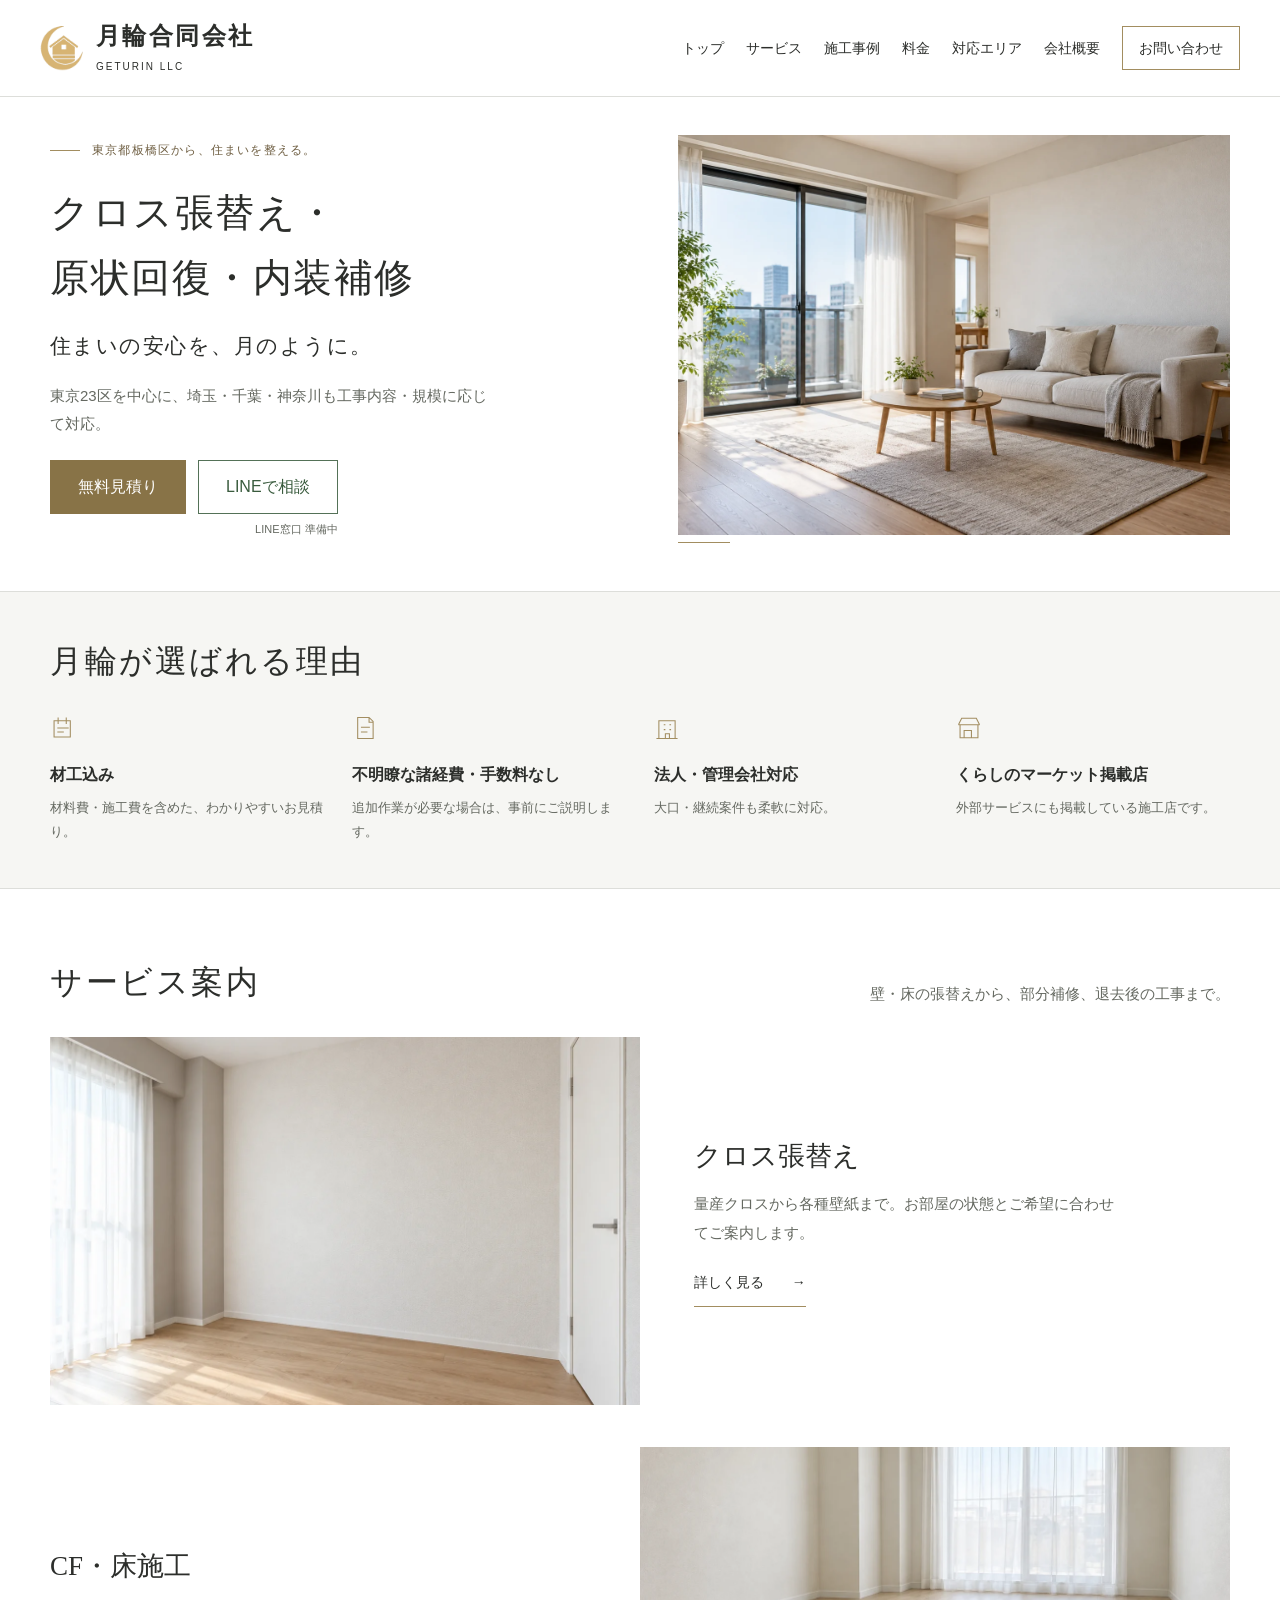
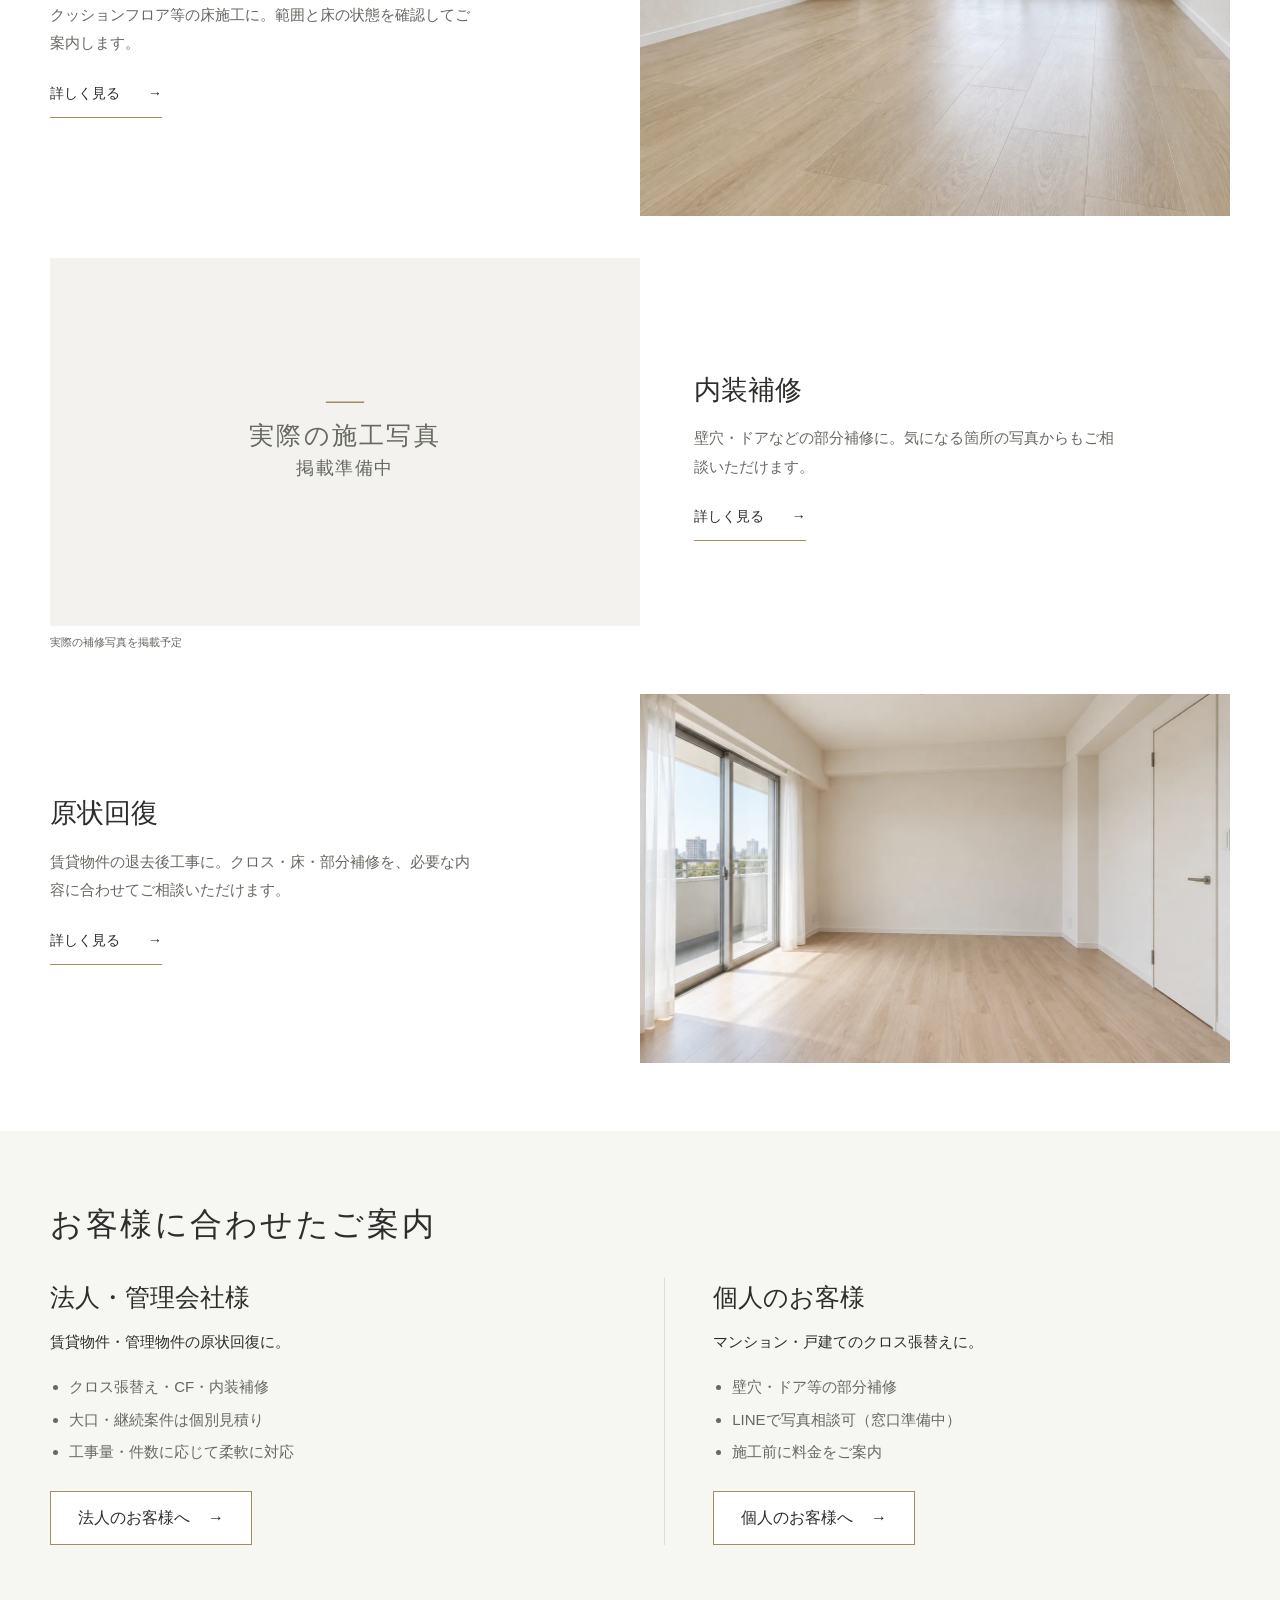
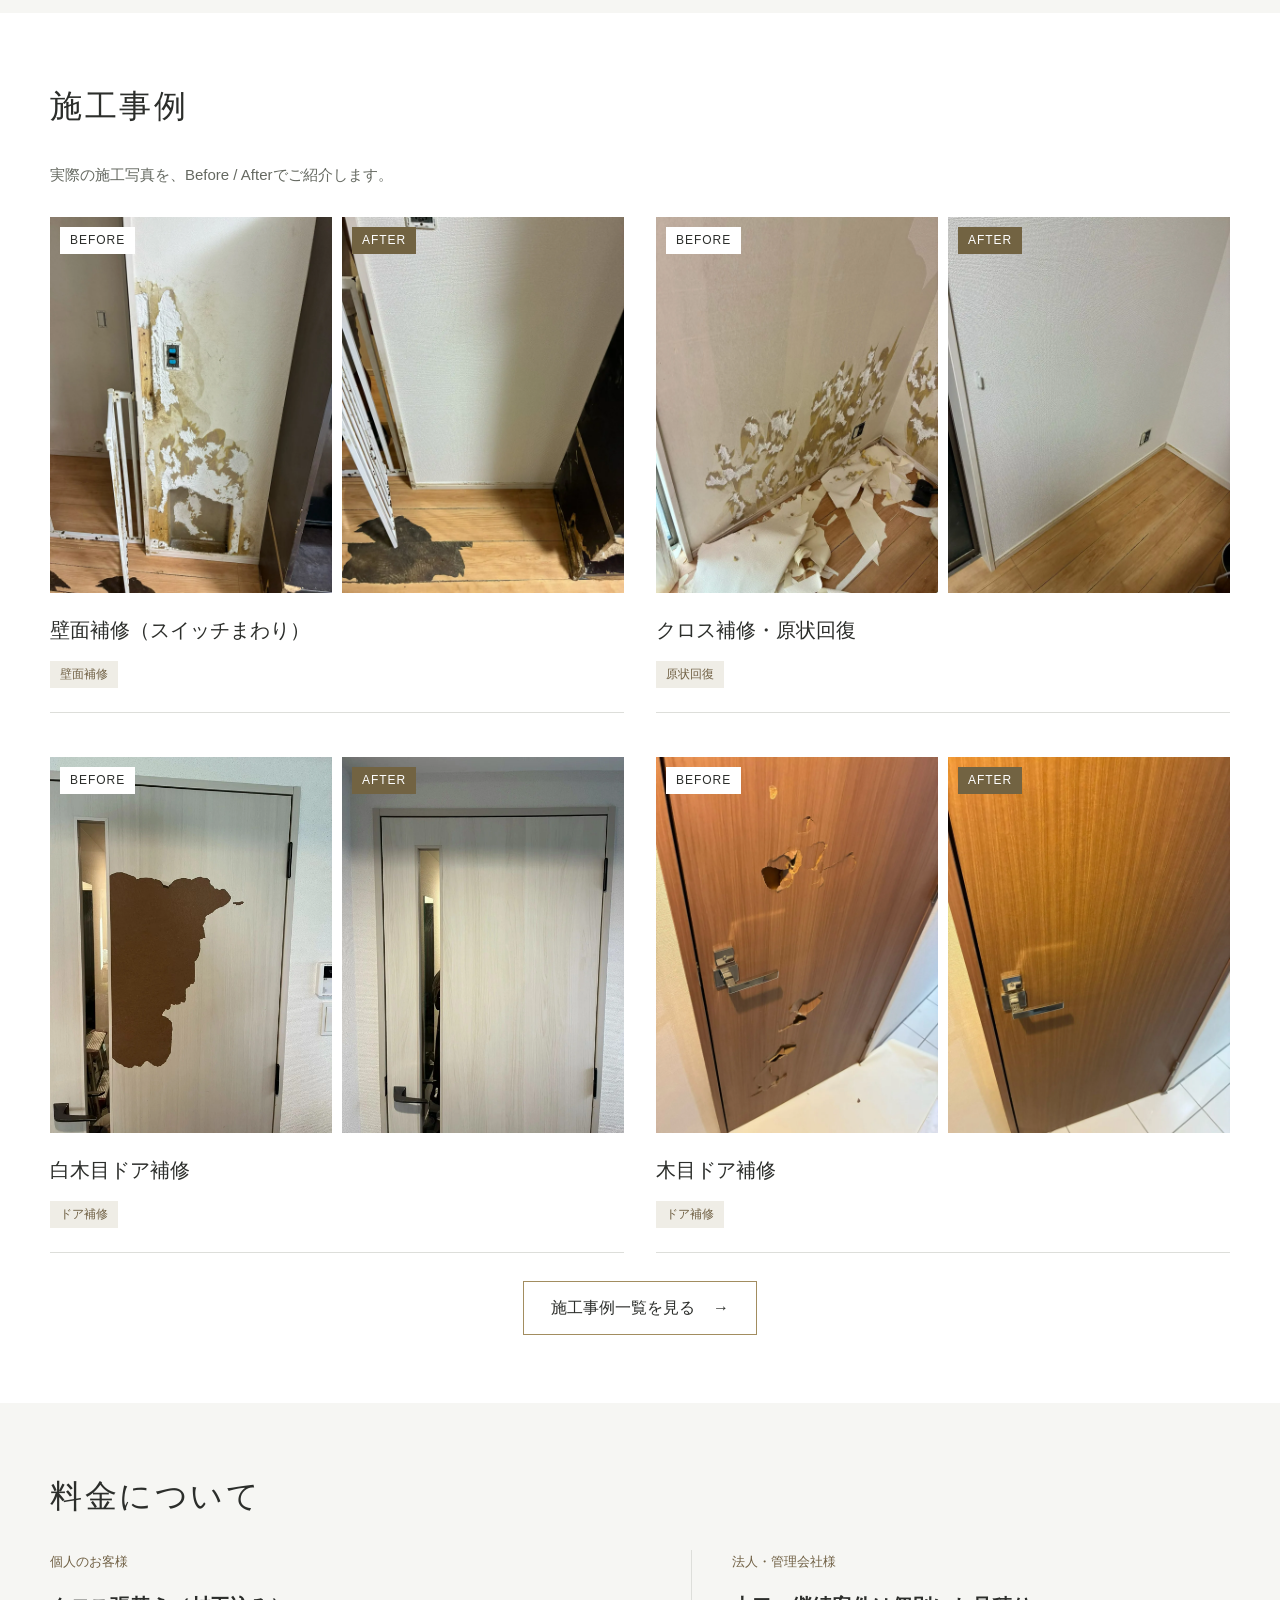
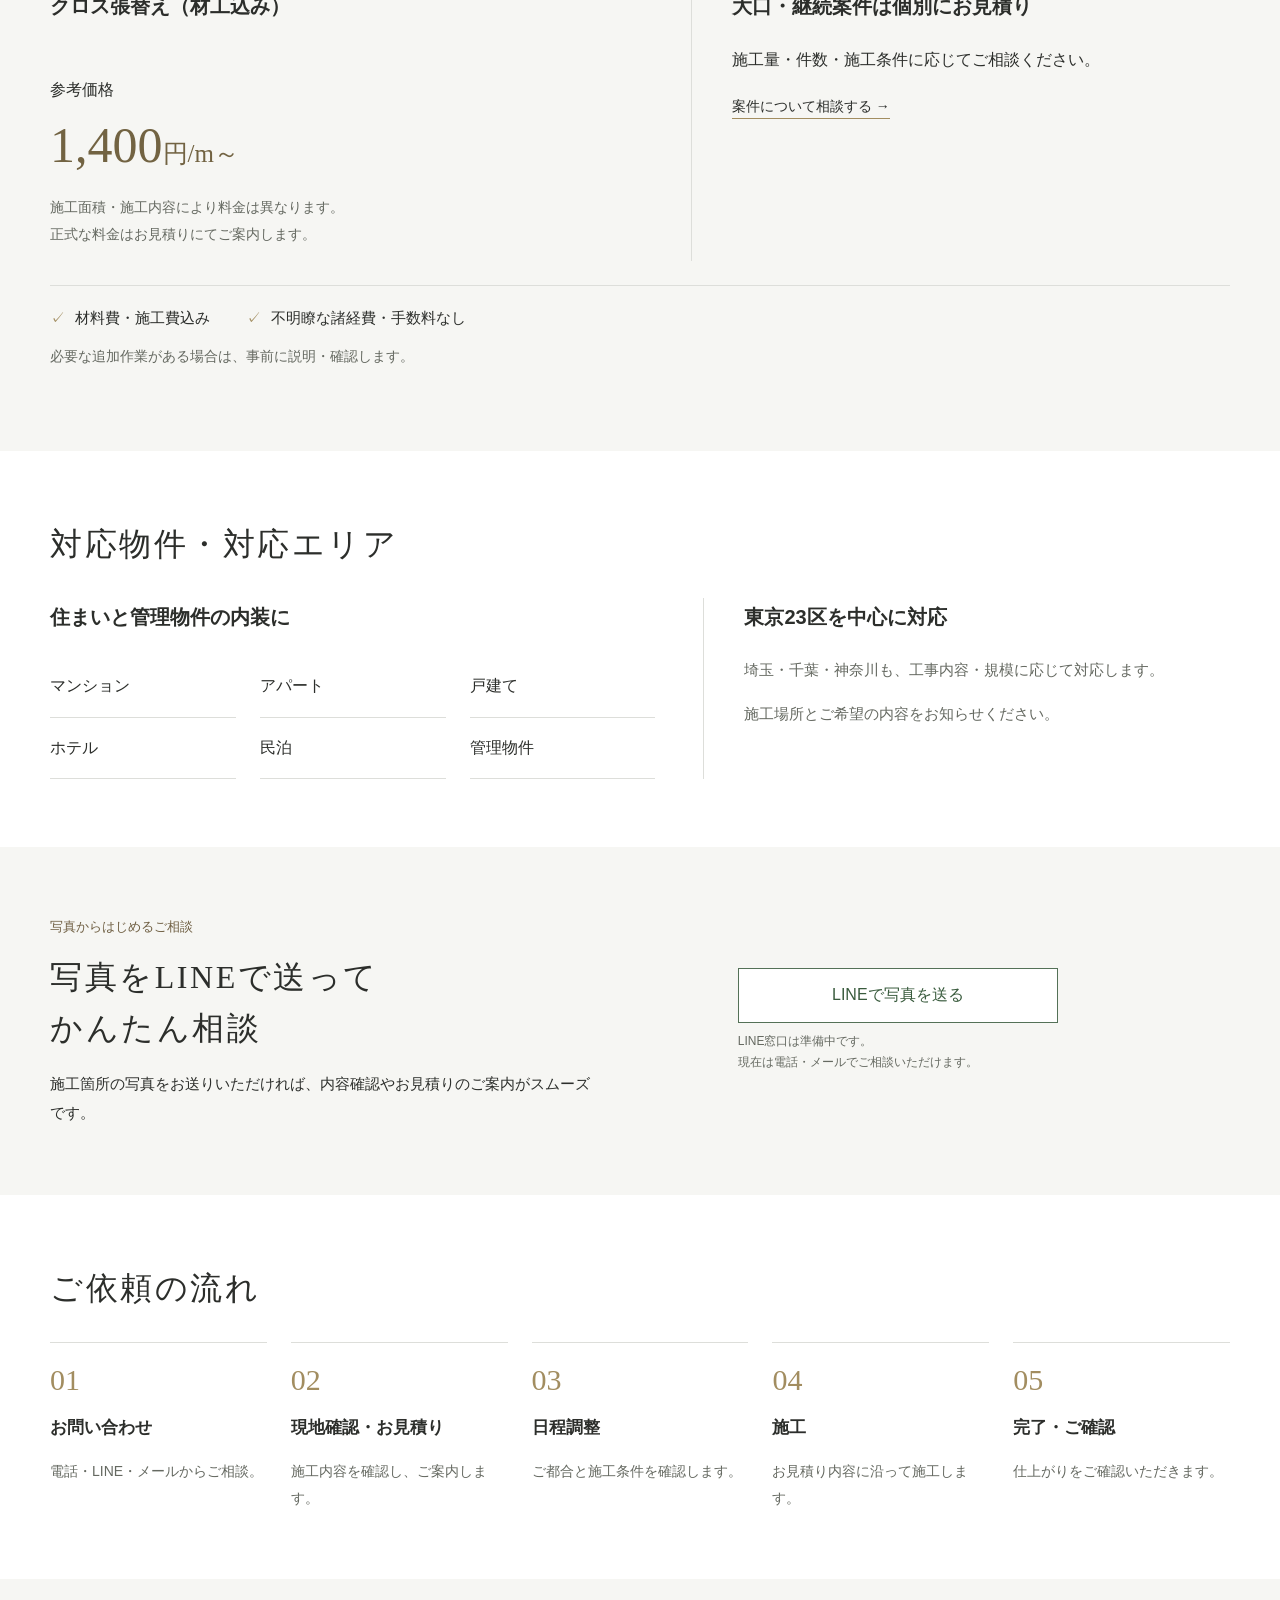
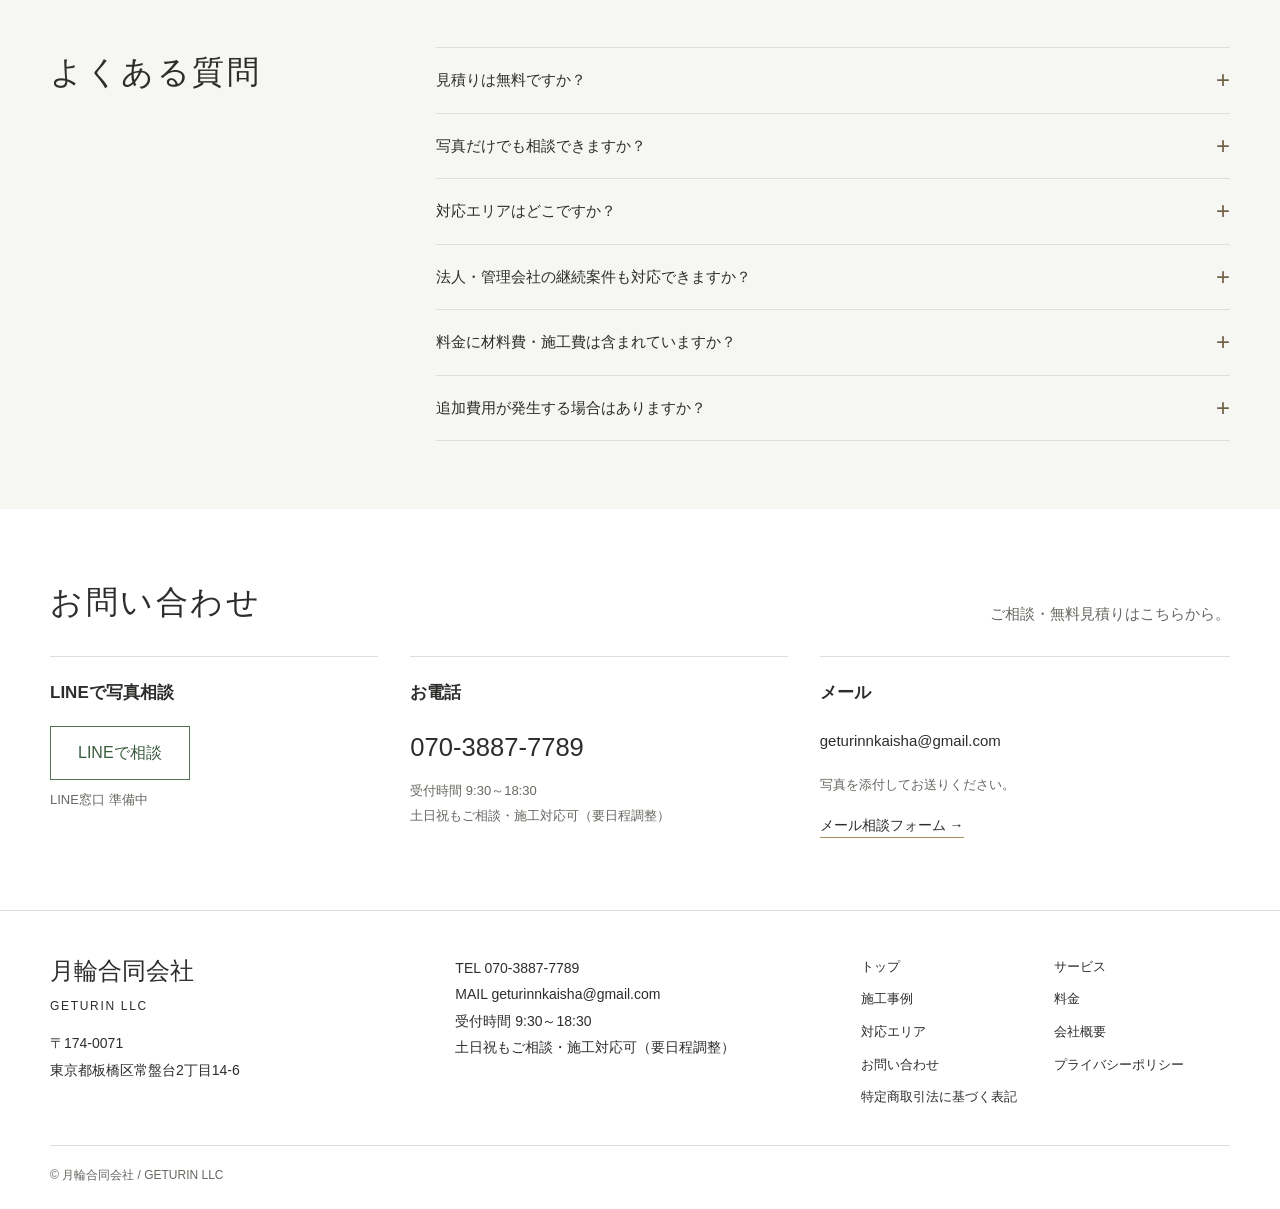
==== index.html @ 8e817830 "Initial clean public website baseline Clean static website export based on reviewed PR #2 head 8d35c" ====
<!doctype html><html lang="ja"><head><meta charset="utf-8"><meta name="viewport" content="width=device-width, initial-scale=1, viewport-fit=cover"><title>月輪合同会社｜クロス張替え・原状回復・内装補修｜東京都板橋区</title><meta name="description" content="東京都板橋区の月輪合同会社。クロス張替え、CF・床施工、内装補修、原状回復に対応。東京23区を中心に、埼玉・千葉・神奈川も工事内容に応じて対応します。"><link rel="canonical" href="https://geturinnkaisha-maker.github.io/tsukinowa-website/"><meta property="og:type" content="website"><meta property="og:locale" content="ja_JP"><meta property="og:site_name" content="月輪合同会社"><meta property="og:title" content="月輪合同会社｜クロス張替え・原状回復・内装補修｜東京都板橋区"><meta property="og:description" content="東京都板橋区の月輪合同会社。クロス張替え、CF・床施工、内装補修、原状回復に対応。東京23区を中心に、埼玉・千葉・神奈川も工事内容に応じて対応します。"><meta property="og:url" content="https://geturinnkaisha-maker.github.io/tsukinowa-website/"><meta name="robots" content="noindex, follow"><meta property="og:image" content="https://geturinnkaisha-maker.github.io/tsukinowa-website/assets/images/og-preview.jpg"><meta property="og:image:width" content="1200"><meta property="og:image:height" content="630"><meta property="og:image:alt" content="月輪合同会社 内装工事・原状回復のご案内（テスト公開）"><meta name="twitter:card" content="summary_large_image"><link rel="icon" href="assets/images/favicon.svg" type="image/svg+xml"><link rel="stylesheet" href="assets/css/style.css"><script defer src="assets/js/data.js"></script><script defer src="assets/js/works-data.js"></script><script defer src="assets/js/works.js"></script><script defer src="assets/js/services-data.js"></script><script defer src="assets/js/services.js"></script><script defer src="assets/js/main.js"></script></head><body class="home"><a class="skip" href="#main">本文へ移動</a><header class="header"><a class="brand" href="index.html"><span class="logo-slot" aria-hidden="true"></span><span><strong>月輪合同会社</strong><small>GETURIN LLC</small><span class="brand-tag">住まいの安心を、月のように。</span></span></a><button class="menu-toggle" aria-controls="navigation" aria-expanded="false" aria-label="メニューを開く"><span></span><span></span><span></span></button><nav id="navigation" aria-label="メインメニュー"><a href="index.html">トップ</a><a href="index.html#services">サービス</a><a href="works.html">施工事例</a><a href="index.html#pricing">料金</a><a href="index.html#area">対応エリア</a><a href="company.html">会社概要</a><a href="contact.html" class="nav-contact">お問い合わせ</a></nav></header><main id="main">
<section class="hero wrap">
  <div class="hero-copy">
    <p class="eyebrow">東京都板橋区から、住まいを整える。</p>
    <h1>クロス張替え・<br>原状回復・内装補修</h1>
    <p class="hero-tag">住まいの安心を、月のように。</p>
    <p class="hero-description">東京23区を中心に、埼玉・千葉・神奈川も工事内容・規模に応じて対応。</p>
    <div class="hero-cta"><div class="buttons"><a class="button primary" href="contact.html">無料見積り</a><a class="button line" data-line href="contact.html#line">LINEで相談</a></div>
    <p class="line-pending" data-line-pending>LINE窓口 準備中</p></div>
  </div>
  <figure class="hero-image"><img src="assets/images/illustrations/hero/interior-v3.webp" alt="自然光の入る、白い壁と明るい木目の室内イメージ。" width="1440" height="960" fetchpriority="high"></figure>
</section>
<section class="section reasons wash" id="reasons"><div class="wrap"><div class="section-header"><div><h2>月輪が選ばれる理由</h2></div></div><div class="advantages-grid"><div class="advantage"><svg viewBox="0 0 32 32" aria-hidden="true"><path d="M5 7h20v20H5z M10 3v8 M20 3v8 M9 16h14 M9 21h8"/></svg><h3>材工込み</h3><p>材料費・施工費を含めた、わかりやすいお見積り。</p></div><div class="advantage"><svg viewBox="0 0 32 32" aria-hidden="true"><path d="M7 3h14l5 5v21H7z M21 3v6h5 M11 15h11 M11 21h8"/></svg><h3>不明瞭な諸経費・手数料なし</h3><p>追加作業が必要な場合は、事前にご説明します。</p></div><div class="advantage"><svg viewBox="0 0 32 32" aria-hidden="true"><path d="M6 29V7h20v22 M3 29h26 M12 12h2 M19 12h2 M12 18h2 M19 18h2 M14 29v-6h5v6"/></svg><h3>法人・管理会社対応</h3><p>大口・継続案件も柔軟に対応。</p></div><div class="advantage"><svg viewBox="0 0 32 32" aria-hidden="true"><path d="M3 12l4-8h18l4 8 M5 12v16h22V12 M10 28v-9h9v9 M3 12h26"/></svg><h3>くらしのマーケット掲載店</h3><p>外部サービスにも掲載している施工店です。</p></div></div></div></section>
<section class="section wrap" id="services">
  <div class="section-header"><div><h2>サービス案内</h2></div><p class="section-intro">壁・床の張替えから、部分補修、退去後の工事まで。</p></div>
  <div class="service-list" data-services></div>
  <noscript><p>サービスのご案内は電話・メールでも承ります。</p></noscript>
</section>
<section class="section wash" id="customers"><div class="wrap">
  <div class="section-header"><div><h2>お客様に合わせたご案内</h2></div></div>
  <div class="customer-grid">
    <article class="customer"><h3>法人・管理会社様</h3><p>賃貸物件・管理物件の原状回復に。</p><ul><li>クロス張替え・CF・内装補修</li><li>大口・継続案件は個別見積り</li><li>工事量・件数に応じて柔軟に対応</li></ul><a class="button" href="#corporate-pricing">法人のお客様へ<span aria-hidden="true"> →</span></a></article>
    <article class="customer"><h3>個人のお客様</h3><p>マンション・戸建てのクロス張替えに。</p><ul><li>壁穴・ドア等の部分補修</li><li>LINEで写真相談可<span data-line-pending>（窓口準備中）</span></li><li>施工前に料金をご案内</li></ul><a class="button" href="#personal-pricing">個人のお客様へ<span aria-hidden="true"> →</span></a></article>
  </div>
</div></section>
<section class="section wrap" id="works">
  <div class="section-header"><div><h2>施工事例</h2></div></div>
  <p class="section-intro">実際の施工写真を、Before / Afterでご紹介します。</p>
  <div class="works-grid" data-works data-work-limit="4" data-work-preview></div>
  <noscript><p>施工事例を見るには JavaScript を有効にしてください。</p></noscript>
  <div class="section-action"><a class="button" href="works.html">施工事例一覧を見る<span aria-hidden="true"> →</span></a></div>
</section>
<section class="section wash" id="pricing"><div class="wrap">
  <div class="section-header"><div><h2>料金について</h2></div></div>
  <div class="pricing-grid">
    <div id="personal-pricing"><p class="audience-label">個人のお客様</p><h3>クロス張替え（材工込み）</h3><p class="price"><small>参考価格</small><br><b data-price>1,400</b><span>円/m～</span></p><p class="price-note">施工面積・施工内容により料金は異なります。<br>正式な料金はお見積りにてご案内します。</p></div>
    <div class="corporate" id="corporate-pricing"><p class="audience-label">法人・管理会社様</p><h3>大口・継続案件は個別にお見積り</h3><p>施工量・件数・施工条件に応じてご相談ください。</p><a class="text-link" href="contact.html?service=原状回復">案件について相談する →</a></div>
  </div>
  <p class="pricing-assurance"><strong>材料費・施工費込み</strong><strong>不明瞭な諸経費・手数料なし</strong></p>
  <p class="price-note">必要な追加作業がある場合は、事前に説明・確認します。</p>
</div></section>
<section class="section wrap" id="area">
  <div class="section-header"><div><h2>対応物件・対応エリア</h2></div></div>
  <div class="coverage-layout"><div><h3>住まいと管理物件の内装に</h3><ul class="properties"><li>マンション</li><li>アパート</li><li>戸建て</li><li>ホテル</li><li>民泊</li><li>管理物件</li></ul></div><div class="coverage-area"><h3>東京23区を中心に対応</h3><p>埼玉・千葉・神奈川も、工事内容・規模に応じて対応します。</p><p class="price-note">施工場所とご希望の内容をお知らせください。</p></div></div>
</section>
<section class="section line-section wash" id="line-consultation"><div class="wrap line-layout">
  <div><p class="audience-label">写真からはじめるご相談</p><h2>写真をLINEで送って<br>かんたん相談</h2><p>施工箇所の写真をお送りいただければ、内容確認やお見積りのご案内がスムーズです。</p></div>
  <div class="line-action"><a class="button line" data-line data-line-label="LINEで写真を送る" href="contact.html#line">LINEで写真を送る</a><p class="line-pending" data-line-pending>LINE窓口は準備中です。<br>現在は電話・メールでご相談いただけます。</p></div>
</div></section>
<section class="section wrap" id="flow">
  <div class="section-header"><div><h2>ご依頼の流れ</h2></div></div>
  <ol class="flow"><li><span class="step">01</span><h3>お問い合わせ</h3><p>電話・LINE・メールからご相談。</p></li><li><span class="step">02</span><h3>現地確認・お見積り</h3><p>施工内容を確認し、ご案内します。</p></li><li><span class="step">03</span><h3>日程調整</h3><p>ご都合と施工条件を確認します。</p></li><li><span class="step">04</span><h3>施工</h3><p>お見積り内容に沿って施工します。</p></li><li><span class="step">05</span><h3>完了・ご確認</h3><p>仕上がりをご確認いただきます。</p></li></ol>
</section>
<section class="section wash" id="faq"><div class="wrap faq-layout">
  <div><h2>よくある質問</h2></div><div class="faq-list">
    <details><summary>見積りは無料ですか？</summary><p>お見積りは無料です。施工場所とご希望の内容をお知らせください。</p></details>
    <details><summary>写真だけでも相談できますか？</summary><p>写真からもご相談いただけます。施工箇所の写真をお送りください。正式な料金は施工内容を確認し、お見積りにてご案内します。<span data-line-pending>LINE窓口は準備中のため、現在はメールに写真を添付してお送りください。</span></p></details>
    <details><summary>対応エリアはどこですか？</summary><p>東京23区を中心に、埼玉・千葉・神奈川も工事内容・規模に応じて対応します。施工場所をお知らせください。</p></details>
    <details><summary>法人・管理会社の継続案件も対応できますか？</summary><p>大口・継続案件も柔軟に対応します。施工量・件数・施工条件に応じて個別にお見積りします。</p></details>
    <details><summary>料金に材料費・施工費は含まれていますか？</summary><p>クロス張替えの参考価格は材工込みです。材料費・施工費を含めた、わかりやすいお見積りをご案内します。</p></details>
    <details><summary>追加費用が発生する場合はありますか？</summary><p>必要な追加作業がある場合は、事前に説明・確認します。不明瞭な諸経費・手数料はありません。</p></details>
  </div></div></section>
<section class="section wrap home-contact" id="contact">
  <div class="section-header"><div><h2>お問い合わせ</h2></div><p class="section-intro">ご相談・無料見積りはこちらから。</p></div>
  <div class="home-contact-methods">
    <div class="contact-channel"><h3>LINEで写真相談</h3><a class="button line" data-line href="contact.html#line">LINEで相談</a><p class="line-pending" data-line-pending>LINE窓口 準備中</p></div>
    <div class="contact-channel"><h3>お電話</h3><a data-phone class="phone" href="tel:070-3887-7789">070-3887-7789</a><p>受付時間 9:30～18:30<br>土日祝もご相談・施工対応可（要日程調整）</p></div>
    <div class="contact-channel"><h3>メール</h3><a data-email class="email-address" href="mailto:geturinnkaisha@gmail.com">geturinnkaisha@gmail.com</a><p>写真を添付してお送りください。</p><a class="text-link" href="contact.html#contact-form">メール相談フォーム →</a></div>
  </div>
</section>
</main><footer><div class="footer-grid"><div><a class="footer-brand" href="index.html">月輪合同会社</a><p class="english">GETURIN LLC</p><p>〒174-0071<br>東京都板橋区常盤台2丁目14-6</p></div><div><p>TEL <a data-phone href="tel:070-3887-7789">070-3887-7789</a><br>MAIL <a data-email href="mailto:geturinnkaisha@gmail.com">geturinnkaisha@gmail.com</a><br>受付時間 9:30～18:30<br>土日祝もご相談・施工対応可（要日程調整）</p></div><nav aria-label="フッターメニュー"><a href="index.html">トップ</a><a href="index.html#services">サービス</a><a href="works.html">施工事例</a><a href="index.html#pricing">料金</a><a href="index.html#area">対応エリア</a><a href="company.html">会社概要</a><a href="contact.html">お問い合わせ</a><a href="privacy.html">プライバシーポリシー</a><a href="legal.html">特定商取引法に基づく表記</a></nav></div><div class="copyright">© 月輪合同会社 / GETURIN LLC</div></footer><nav class="mobile-contact" aria-label="お問い合わせのショートカット"><a class="line" data-line href="contact.html#line">LINE<span class="mobile-line-status" data-line-pending>準備中</span></a><a data-phone href="tel:070-3887-7789">電話</a><a href="contact.html">お問い合わせ</a></nav></body></html>
---- assets/css/style.css ----
:root{--ink:#2c2e2b;--muted:#656961;--gold:#a28d60;--line:#dddeda;--wash:#f6f6f3;--serif:'Noto Serif JP','Yu Mincho',YuMincho,'Hiragino Mincho ProN',serif;--sans:'Noto Sans JP',-apple-system,BlinkMacSystemFont,'Hiragino Kaku Gothic ProN','Yu Gothic',sans-serif}*{box-sizing:border-box}html{scroll-behavior:smooth;scroll-padding-top:100px}body{margin:0;color:var(--ink);background:#fff;font:16px/1.9 var(--sans)}a{color:inherit;text-decoration:none}button,input,select,textarea{font:inherit}img{max-width:100%;display:block}a:hover{text-decoration:underline;text-underline-offset:5px}a:focus-visible,button:focus-visible,input:focus-visible,textarea:focus-visible,select:focus-visible{outline:3px solid #806b42;outline-offset:5px}.wrap{width:min(1180px,calc(100% - 96px));margin:auto}.header{padding:25px 40px;display:flex;align-items:center;justify-content:space-between;gap:30px;border-bottom:1px solid var(--line);background:#fff;position:relative;z-index:10}.brand{display:flex;align-items:center;gap:14px;flex-shrink:0}.brand strong{display:block;font:600 23px/1.4 var(--serif);letter-spacing:.09em}.brand small{display:block;font-size:12px;letter-spacing:.16em}.brand-tag{display:block;font-size:12px;color:var(--muted)}.logo-slot{display:grid;place-items:center;width:45px;height:48px;font-size:12px;color:#777;border:1px dashed #b9b9af}.logo-slot img{max-height:48px}.header nav{display:flex;align-items:center;gap:23px;font-size:14px}.nav-contact{padding:10px 18px;border:1px solid var(--gold)}.menu-toggle{display:none}.skip{position:fixed;top:-100px;left:10px;background:white;padding:10px;z-index:100}.skip:focus{top:10px}.hero{display:grid;grid-template-columns:1fr 1fr;gap:60px;padding-top:56px;padding-bottom:72px;align-items:center}.eyebrow{font-size:14px;letter-spacing:.08em;color:#706044;margin:0 0 26px}.eyebrow:before{content:'';display:inline-block;width:30px;height:1px;background:var(--gold);vertical-align:middle;margin-right:12px}h1,h2,h3,p{margin-top:0}h1{font:500 clamp(34px,3.6vw,52px)/1.6 var(--serif);letter-spacing:.08em;margin-bottom:20px}h2{font:500 34px/1.6 var(--serif);letter-spacing:.08em;margin-bottom:8px}h3{font-size:20px;font-weight:500}.hero-tag{font:500 21px/1.8 var(--serif);letter-spacing:.07em;margin-bottom:20px}.hero-description{color:var(--muted);line-height:2.1}.buttons{display:flex;flex-wrap:wrap;gap:12px;margin-top:28px}.button{display:inline-flex;align-items:center;justify-content:center;min-height:52px;padding:11px 27px;border:1px solid var(--gold);font-size:16px;cursor:pointer;background:white}.primary{background:#a28d60;color:white}.line{border-color:#547157;color:#395b3d}.button:hover{filter:brightness(.96);text-decoration:none}.hero-image{margin:0;position:relative}.hero-image img{width:100%;height:540px;object-fit:cover}.hero-image figcaption{font-size:12px;color:#777;margin-top:9px}.image-note{position:absolute;bottom:50px;left:-28px;padding:18px 28px;background:white;font:500 23px/1.8 var(--serif);letter-spacing:.1em;border-left:2px solid var(--gold)}.section{padding-top:90px;padding-bottom:90px}.section-header{display:flex;justify-content:space-between;align-items:end;margin-bottom:38px;gap:20px}.section-label{font-size:12px;letter-spacing:.18em;color:#88744c;margin-bottom:0}.text-link{font-size:14px;border-bottom:1px solid var(--gold);padding-bottom:4px}.wash{background:var(--wash)}.advantages{border-top:1px solid var(--line);border-bottom:1px solid var(--line)}.advantages-grid{display:grid;grid-template-columns:repeat(4,1fr);gap:28px;padding:37px 0}.advantage h3{font-size:17px;margin:10px 0}.advantage p{font-size:14px;color:var(--muted);margin:0}.advantage svg{width:30px;height:30px;stroke:var(--gold);fill:none;stroke-width:1.3}.services-grid{display:grid;grid-template-columns:repeat(4,1fr);gap:24px}.service img{width:100%;aspect-ratio:4/3;object-fit:cover}.service h3{margin:20px 0 8px}.service p{color:var(--muted);font-size:14px}.service-arrow{float:right;color:var(--gold)}.works-grid{display:grid;grid-template-columns:repeat(2,1fr);gap:44px 32px}.work{border-bottom:1px solid var(--line);padding-bottom:24px}.comparison{display:grid;grid-template-columns:1fr 1fr;gap:8px}.comparison figure{margin:0;position:relative}.comparison img{width:100%;aspect-ratio:4/3;object-fit:cover}.comparison figcaption{position:absolute;left:10px;top:10px;background:white;padding:2px 10px;font-size:12px;letter-spacing:.08em}.comparison figure:last-child figcaption{background:#726342;color:white}.work-heading{display:flex;align-items:center;justify-content:space-between;gap:10px;margin-top:18px}.work-heading h3{margin:0}.badge{font-size:12px;color:var(--muted);padding:2px 9px;border:1px solid var(--line);white-space:nowrap}.work dl{display:grid;grid-template-columns:80px 1fr;font-size:14px;margin:14px 0;color:var(--muted)}.work dt,.work dd{margin:0}.work p{font-size:14px;color:var(--muted);margin-bottom:0}.pricing-grid{display:grid;grid-template-columns:1.1fr 1fr;gap:70px}.price{font:500 50px/1.5 var(--serif);margin:10px 0 20px;color:#726342}.price small{font:16px var(--sans);color:var(--ink)}.price span{font-size:25px}.price-note{font-size:14px;color:var(--muted)}.corporate{border-left:1px solid var(--line);padding-left:50px}.emphasis{border-top:1px solid var(--line);padding-top:22px;font-size:14px}.properties{display:flex;flex-wrap:wrap;gap:12px 30px;list-style:none;padding:0;margin-bottom:0}.properties li{font:500 20px var(--serif);border-bottom:1px solid var(--line);padding:15px 0;flex:1 1 120px}.area-layout{display:grid;grid-template-columns:1fr 1fr;gap:70px;align-items:center}.area-diagram{display:grid;grid-template-columns:repeat(2,1fr);gap:8px;padding:40px;background:var(--wash);border:1px solid var(--line)}.area-diagram span{text-align:center;padding:20px;border:1px solid #d5d2c9}.area-diagram .tokyo{background:#ece8de;border-color:#b7a888}.area-diagram small{grid-column:1/-1;text-align:center;color:var(--muted);margin-top:12px;font-size:12px}.flow{display:grid;grid-template-columns:repeat(5,1fr);gap:25px;list-style:none;padding:0;margin:0}.flow li{border-top:1px solid var(--line);padding-top:20px}.step{font:30px var(--serif);color:var(--gold)}.flow h3{font-size:17px;margin-top:13px}.flow p{font-size:14px;color:var(--muted)}.contact-cta{text-align:center;padding:70px 24px;background:#f4f3ef;border-top:1px solid #dfdbd0}.contact-cta h2{font-size:26px}.phone{font:500 36px var(--serif);letter-spacing:.06em;display:inline-block;margin:14px 0}.contact-cta .buttons{justify-content:center}.contact-cta p{color:var(--muted);font-size:14px}.contact-cta .hours{margin-bottom:22px}footer{padding:58px 48px 22px;font-size:14px}.footer-grid{display:grid;grid-template-columns:1fr 1fr 1fr;gap:50px;max-width:1180px;margin:auto}.footer-brand{font:500 24px var(--serif)}.english{font-size:12px;letter-spacing:.14em;margin-top:8px}.footer-grid nav{display:grid;grid-template-columns:1fr 1fr;gap:8px 18px;font-size:13px}.copyright{max-width:1180px;margin:35px auto 0;border-top:1px solid var(--line);padding-top:18px;font-size:12px;color:var(--muted)}.page-heading{padding:65px 0 45px;border-bottom:1px solid var(--line)}.breadcrumb{font-size:13px;color:var(--muted);margin-bottom:25px}.page-heading h1{font-size:40px;margin-bottom:5px}.narrow{max-width:850px}.company-table{width:100%;border-collapse:collapse}.company-table th,.company-table td{padding:22px 16px;border-bottom:1px solid var(--line);text-align:left;font-weight:400}.company-table th{width:150px;color:var(--muted)}.contact-methods{display:grid;grid-template-columns:1fr 1fr;gap:24px;border-bottom:1px solid var(--line);padding-bottom:36px}.contact-methods .phone{font-size:30px}.notice{background:var(--wash);padding:20px 24px;border-left:2px solid var(--gold);font-size:14px}.contact-form{max-width:740px;margin-top:40px}.field{margin-bottom:24px}.field label{display:block;margin-bottom:8px}.required{font-size:12px;color:#806b42;margin-left:10px}.field input,.field textarea,.field select{width:100%;padding:12px;border:1px solid #b7bbb3;border-radius:0;background:#fff;color:var(--ink)}.upload-placeholder{border:1px dashed #b7bbb3;background:var(--wash);padding:25px;text-align:center;color:var(--muted);font-size:14px}.form-note{font-size:14px;color:var(--muted)}.policy h2{font-size:23px;margin-top:35px}.policy p,.policy li{color:var(--muted)}.mail-confirm{margin-top:24px;border:1px solid var(--gold);padding:22px}.mail-confirm[hidden]{display:none}.mail-confirm p{font-size:14px}.empty{padding:30px;border:1px solid var(--line)}
@media(min-width:1500px){.hero{padding-top:75px}.hero-image img{height:580px}}@media(max-width:1150px){.header{padding:20px 25px}.header nav{gap:12px;font-size:13px}.brand-tag{display:none}.wrap{width:calc(100% - 64px)}.hero{gap:35px}.hero-image img{height:510px}}
@media(max-width:950px){.header nav{display:none;position:absolute;top:100%;left:0;right:0;flex-direction:column;align-items:stretch;padding:20px 32px;background:#fff;border-bottom:1px solid var(--line);box-shadow:0 15px 20px #00000008;max-height:80vh;overflow:auto;font-size:16px}.header nav.open{display:flex}.header nav a{padding:10px}.menu-toggle{display:flex;flex-direction:column;justify-content:center;gap:5px;width:46px;height:46px;background:#fff;border:1px solid var(--line);padding:12px}.menu-toggle span{height:1px;width:20px;background:var(--ink)}.advantages-grid,.services-grid{grid-template-columns:repeat(2,1fr)}.hero{gap:28px}.hero h1{font-size:35px}.hero-tag{font-size:18px}.hero-description{font-size:14px}.hero-image img{height:500px}.image-note{font-size:19px}.pricing-grid,.area-layout{gap:35px}.corporate{padding-left:30px}.footer-grid{grid-template-columns:1fr 1fr}.footer-grid nav{grid-column:1/-1;grid-template-columns:repeat(3,1fr)}}
@media(max-width:600px){html{scroll-padding-top:25px}.wrap{width:calc(100% - 40px)}.header{padding:17px 20px;gap:15px}.brand strong{font-size:20px}.brand small{font-size:12px}.logo-slot{width:35px;height:42px;font-size:10px}.hero{grid-template-columns:1fr;padding-top:35px;padding-bottom:42px;gap:30px}.eyebrow{font-size:12px;margin-bottom:20px}.hero h1{font-size:34px;line-height:1.65;letter-spacing:.06em;margin-bottom:16px}.hero-tag{font-size:18px}.hero-description{font-size:14px;line-height:2}.hero .buttons{margin-top:22px;display:grid;grid-template-columns:1fr 1fr;gap:9px}.button{font-size:14px;padding:12px 17px}.hero-image img{height:290px}.image-note{left:0;bottom:36px;font-size:18px;padding:12px 22px}.hero-image figcaption{font-size:12px}.advantages-grid{gap:26px 20px;padding:30px 0}.advantage h3{font-size:15px;line-height:1.7}.advantage p{font-size:13px}.section{padding-top:55px;padding-bottom:55px}h2{font-size:28px}.section-header{margin-bottom:28px;align-items:start;flex-wrap:wrap}.services-grid{gap:28px 16px}.service h3{font-size:17px;margin-top:14px}.service p{font-size:13px}.works-grid{grid-template-columns:1fr;gap:28px}.work-heading h3{font-size:20px}.pricing-grid,.area-layout{grid-template-columns:1fr;gap:28px}.corporate{border-left:0;border-top:1px solid var(--line);padding:28px 0 0}.price{font-size:42px}.properties{gap:5px 25px}.properties li{font-size:18px;flex-basis:calc(50% - 25px)}.area-diagram{padding:22px}.area-diagram span{padding:14px}.flow{grid-template-columns:1fr;gap:0}.flow li{display:grid;grid-template-columns:50px 1fr;gap:0 15px;padding:19px 0}.flow h3{margin:0}.flow p{grid-column:2;margin-bottom:0}.step{grid-row:1/3}.contact-cta{padding:45px 20px}.contact-cta h2{font-size:21px}.phone{font-size:31px}.contact-cta .buttons{flex-direction:column;max-width:330px;margin:20px auto}.footer-grid{grid-template-columns:1fr;gap:24px}.footer-grid nav{grid-template-columns:1fr 1fr}footer{padding:42px 20px 20px}.footer-grid p{margin-bottom:0}.page-heading{padding:35px 0 28px}.page-heading h1{font-size:31px}.company-table th{width:90px}.company-table th,.company-table td{padding:18px 5px;font-size:14px;overflow-wrap:anywhere}.contact-methods{grid-template-columns:1fr}.contact-methods a{overflow-wrap:anywhere}.contact-methods .phone{font-size:29px}.notice{padding:16px}.contact-form .button{width:100%}}
@media(prefers-reduced-motion:reduce){html{scroll-behavior:auto}}@media print{.menu-toggle,.buttons,.contact-form{display:none}.header{position:static}.wrap{width:100%}.section{padding:30px 0}footer{padding:20px 0}}
.sr-only{position:absolute;width:1px;height:1px;padding:0;margin:-1px;overflow:hidden;clip:rect(0,0,0,0);white-space:nowrap;border:0}[hidden]{display:none!important}#mail-preview{font:14px/1.8 var(--sans);white-space:pre-wrap;overflow-wrap:anywhere}.price b{font-weight:500}
/* Preserve the intrinsic proportions when thumbnails shrink on smaller screens. */
.service img,.comparison img{height:auto;aspect-ratio:4/3}.primary{background:#887347}

/* Keep image captions separate from service descriptions and case labels. */
.service-image-caption{display:block;font-size:12px;color:var(--muted);margin-top:8px}

/* Small-screen contact access follows the existing restrained palette. */
.mobile-contact{display:none}.logo-slot img{width:100%;height:100%;object-fit:contain}
@media(max-width:600px){body{padding-bottom:calc(62px + env(safe-area-inset-bottom))}.mobile-contact{display:grid;grid-template-columns:1fr 1fr 1.25fr;position:fixed;bottom:0;left:0;right:0;z-index:20;background:#fff;border-top:1px solid var(--line);padding:7px 12px calc(7px + env(safe-area-inset-bottom));gap:6px}.mobile-contact a{display:flex;align-items:center;justify-content:center;min-height:46px;border:1px solid var(--line);font-size:13px}.mobile-contact a:last-child{border-color:var(--gold)}.page-heading h1{overflow-wrap:anywhere}.hero .buttons .line{font-size:13px;padding-inline:8px}}
@media print{.mobile-contact{display:none}body{padding-bottom:0}}

/* Second-round homepage hierarchy; shared inner pages keep their existing layout. */
.home h2{font-size:clamp(26px,2.8vw,34px)}
.home .section{padding-block:88px}
.home .section-header{margin-bottom:36px}
.home .section-intro{color:var(--muted);max-width:38em;margin-bottom:0;font-size:15px}
.home .hero{grid-template-columns:1.1fr 1fr;gap:56px;padding-block:56px 64px}
.home .hero h1{font-size:clamp(32px,3.1vw,46px);letter-spacing:.04em;line-height:1.7}
.home .hero-image img{height:440px}
.home .hero-description{max-width:30em;font-size:15px;line-height:1.9}
.line-pending{font-size:13px;color:var(--muted);margin:10px 0 0}
.home .reasons{border-block:1px solid var(--line);padding-block:60px}
.home .advantages-grid{padding:0;gap:30px}
.home .advantage h3{font-weight:600;line-height:1.7}
.home .advantage p{font-size:14px}
.service-list{display:grid;gap:64px}
.service-row{display:grid;grid-template-columns:1.1fr 1fr;align-items:center;gap:64px}
.service-row:nth-child(even){grid-template-columns:1fr 1.1fr}
.service-row:nth-child(even) figure{order:2}
.service-row figure{margin:0}
.service-row img{width:100%;height:auto;aspect-ratio:4/3;object-fit:cover}
.service-row figcaption{font-size:12px;color:var(--muted);margin-top:8px}
.service-copy h3{font:500 28px/1.6 var(--serif);margin-bottom:18px}
.service-copy p{max-width:28em;color:var(--muted);font-size:15px;margin-bottom:24px}
.service-detail{display:inline-flex;align-items:center;gap:14px;min-height:46px;font-size:15px}
.customer-grid{display:grid;grid-template-columns:1fr 1fr;gap:64px}
.customer h3{font:500 26px/1.6 var(--serif);margin-bottom:14px}
.customer+ .customer{border-left:1px solid var(--line);padding-left:64px}
.customer p,.customer li{font-size:15px}
.customer ul{padding-left:1.2em;margin:20px 0 28px;color:var(--muted)}
.customer li{padding-block:4px}
.customer .button{gap:18px}
.home #works .section-intro{margin-bottom:28px}
.work-tags{display:flex;gap:6px;flex-wrap:wrap;margin-top:12px}
.work-tag{font-size:12px;color:#706044;background:#efede6;padding:2px 10px}
.work-placeholder{margin:0;position:relative}
.work-placeholder img,.work-cover img{width:100%;aspect-ratio:4/3;height:auto;object-fit:cover}
.work-placeholder figcaption{position:absolute;left:16px;top:16px;background:white;padding:4px 12px;font-size:12px;color:var(--muted)}
.work-cover{margin:0}
.work-cover figcaption{font-size:12px;color:var(--muted);margin-top:6px}
.work .comparison-toggle{margin-top:16px}
.work .comparison-toggle summary{font-size:14px;cursor:pointer;min-height:46px;padding-block:10px}
.work-heading{justify-content:flex-start;flex-wrap:wrap}
.section-action{text-align:center;margin-top:40px}
.section-action .button{gap:18px}
.audience-label{font-size:14px;color:#706044;margin-bottom:16px}
.home .pricing-grid{gap:64px}
.home .pricing-grid h3{font-size:20px;font-weight:600}
.home .corporate{padding-left:48px}
.home .price{margin-bottom:20px}
.pricing-assurance{display:flex;flex-wrap:wrap;gap:16px 36px;border-top:1px solid var(--line);padding-top:24px;margin:32px 0 10px;font-size:15px}
.pricing-assurance strong{font-weight:500}
.pricing-assurance strong:before{content:'✓';color:var(--gold);margin-right:10px}
.coverage-layout{display:grid;grid-template-columns:1.15fr 1fr;gap:64px}
.coverage-layout h3{font-size:20px;font-weight:600}
.home .properties{display:grid;grid-template-columns:repeat(3,1fr);gap:0 24px}
.home .properties li{font:16px/1.9 var(--sans)}
.coverage-area{border-left:1px solid var(--line);padding-left:48px}
.coverage-area p{color:var(--muted);font-size:15px}
.line-layout{display:grid;grid-template-columns:1.3fr 1fr;gap:64px;align-items:center}
.line-layout h2{margin-bottom:20px}
.line-layout p{max-width:36em}
.line-action .button{width:100%;max-width:320px;min-height:58px}
.home .flow{gap:28px}
.home .flow h3{font-weight:600;line-height:1.6}
.faq-layout{display:grid;grid-template-columns:1fr 2fr;gap:64px}
.faq-list{border-top:1px solid var(--line)}
.faq-list details{border-bottom:1px solid var(--line)}
.faq-list summary{display:flex;align-items:center;justify-content:space-between;gap:20px;cursor:pointer;list-style:none;padding:23px 0;font-size:16px;font-weight:500}
.faq-list summary::-webkit-details-marker{display:none}
.faq-list summary:after{content:'+';color:#706044;font-size:24px;flex-shrink:0;line-height:1}
.faq-list details[open] summary:after{content:'−'}
.faq-list summary:focus-visible,.comparison-toggle summary:focus-visible{outline:3px solid #806b42;outline-offset:4px}
.faq-list details p{font-size:15px;color:var(--muted);margin:0 0 24px;max-width:42em}
.home-contact-methods{display:grid;grid-template-columns:1fr 1.15fr 1.25fr;gap:32px}
.contact-channel{border-top:2px solid var(--line);padding-top:24px;min-width:0}
.contact-channel h3{font-size:18px;font-weight:600;margin-bottom:20px}
.contact-channel .phone{font:500 clamp(22px,2vw,29px)/1.7 var(--sans);letter-spacing:0;margin:0 0 10px}
.contact-channel p{font-size:13px;color:var(--muted)}
.contact-channel .email-address{overflow-wrap:anywhere;font-size:15px;display:inline-block;min-height:46px}
.home footer{border-top:1px solid var(--line)}
@media(max-width:950px){
  .home .hero{gap:32px}.home .hero h1{font-size:32px}.home .hero-image img{height:400px}
  .service-row,.service-row:nth-child(even){gap:32px}
  .customer-grid,.coverage-layout,.line-layout,.faq-layout{gap:32px}
  .customer+ .customer{padding-left:32px}.coverage-area{padding-left:32px}
  .home .flow{grid-template-columns:1fr;gap:0;max-width:800px}
  .home .flow li{display:grid;grid-template-columns:60px 1fr;gap:0 20px;padding-block:24px}
  .home .flow h3{margin:0}.home .flow p{grid-column:2;margin-bottom:0}.home .step{grid-row:1/3}
  .home-contact-methods{grid-template-columns:1fr 1fr}.contact-channel:last-child{grid-column:1/-1}
}
@media(max-width:600px){
  .home .section{padding-block:60px}.home .section-header{margin-bottom:28px;gap:12px}
  .home .hero{grid-template-columns:1fr;padding-block:32px 44px;gap:28px}
  .home .hero h1{font-size:clamp(28px,7.5vw,34px);line-height:1.65;letter-spacing:.02em}
  .home .hero-tag{font-size:18px;margin-bottom:16px}
  .home .hero-description{font-size:14px;margin-bottom:0}
  .home .hero-image img{height:240px;object-position:center 55%}
  .home .hero .buttons{margin-top:24px}.home .hero .buttons .line{font-size:14px}
  .home .reasons{padding-block:48px}
  .home .advantages-grid{grid-template-columns:1fr;gap:0}
  .home .advantage{display:grid;grid-template-columns:32px 1fr;gap:0 18px;padding-block:24px;border-bottom:1px solid var(--line)}
  .home .advantage:first-child{padding-top:0}.home .advantage:last-child{padding-bottom:0;border-bottom:0}
  .home .advantage svg{grid-row:1/4;margin-top:3px}
  .home .advantage h3{font-size:17px;margin:0 0 8px}.home .advantage p{grid-column:2}
  .service-list{gap:44px}.service-row,.service-row:nth-child(even){grid-template-columns:1fr;gap:22px}
  .service-row:nth-child(even) figure{order:0}
  .service-copy h3{font-size:24px;margin-bottom:12px}.service-copy p{margin-bottom:14px}
  .customer-grid{grid-template-columns:1fr;gap:32px}
  .customer+ .customer{border-left:0;border-top:1px solid var(--line);padding:32px 0 0}
  .customer h3{font-size:24px}.customer .button{width:100%}
  .home .works-grid{gap:36px}.work-heading h3{font-size:20px}.work-heading .badge{font-size:11px}
  .home .pricing-grid{gap:28px}.home .corporate{padding:28px 0 0}
  .pricing-assurance{display:grid;gap:8px;margin-top:24px}
  .coverage-layout{grid-template-columns:1fr;gap:32px}
  .home .properties{grid-template-columns:repeat(2,1fr);gap:0 24px}
  .coverage-area{border-left:0;border-top:1px solid var(--line);padding:28px 0 0}
  .line-layout{grid-template-columns:1fr;gap:24px}
  .line-layout h2{font-size:26px}.line-layout p{font-size:15px}
  .line-action .button{max-width:none}.line-action .line-pending{font-size:13px}
  .home .flow li{grid-template-columns:42px 1fr;gap:0 16px;padding-block:24px}
  .home .flow h3{font-size:18px}.home .flow p{margin-top:6px}
  .faq-layout{grid-template-columns:1fr;gap:24px}.faq-list summary{font-size:15px;padding-block:22px}
  .home-contact-methods{grid-template-columns:1fr;gap:28px}.contact-channel:last-child{grid-column:auto}
  .contact-channel .button{width:100%}.contact-channel .phone{font-size:28px}
}

/* Third-round visual finish: retain the confirmed section order and content rules. */
.header{padding-block:20px;gap:24px}
.brand{gap:10px}.brand strong{font-size:24px;letter-spacing:.1em}
.brand small{font-size:10px;letter-spacing:.2em;margin-top:3px}
.brand-tag{display:none}
.logo-slot{width:24px;height:40px;border:0;flex-shrink:0}
.header nav{gap:22px}.nav-contact{padding:8px 16px}
.button{transition:background-color .15s ease;min-height:50px}
.button.primary{border-color:#887347}
.home .hero{gap:48px;padding-block:38px 48px;grid-template-columns:1.05fr 1fr}
.home .hero h1{font-size:clamp(32px,3.05vw,44px);line-height:1.65;margin-bottom:18px}
.home .eyebrow{margin-bottom:20px;font-size:12px;letter-spacing:.1em}
.home .hero-tag{font-size:21px;margin-bottom:16px}
.home .hero-description{line-height:1.85;margin-bottom:0}
.home .hero .buttons{margin-top:22px}
.home .hero-cta{width:fit-content}
.home .hero .line-pending{font-size:11px;line-height:1.6;margin-top:7px;text-align:right}
.home .hero-image img{height:400px;object-position:center;aspect-ratio:3/2}
.home .hero-image{padding-bottom:8px}
.home .hero-image:after{content:'';position:absolute;bottom:0;left:0;width:52px;height:1px;background:var(--gold)}
.home .hero-image figcaption{font-size:11px;line-height:1.7;color:var(--muted);margin-top:8px}
.home .section{padding-block:68px}
.home .section-header{margin-bottom:28px}
.home h2{font-size:clamp(26px,2.6vw,32px);margin-bottom:0}
.home .reasons{padding-block:44px}
.home .advantages-grid{gap:28px}
.home .advantage h3{font-size:16px;margin-block:10px 8px}
.home .advantage p{font-size:13px;line-height:1.85}
.home .advantage svg{width:26px;height:26px}
.service-list{gap:42px}
.service-row,.service-row:nth-child(even){gap:54px}
.service-row img{aspect-ratio:8/5}
.service-row figcaption{font-size:11px;line-height:1.7;margin-top:7px}
.service-copy h3{font-size:27px;margin-bottom:12px}
.service-copy p{font-size:15px;line-height:1.9;margin-bottom:16px}
.service-detail{min-height:44px;font-size:14px;gap:28px}
.customer-grid{gap:48px}.customer+ .customer{padding-left:48px}
.customer h3{font-size:25px;margin-bottom:10px}
.customer ul{margin-block:14px 22px}.customer li{padding-block:2px}
.home .works-grid.is-placeholder-grid{grid-template-columns:repeat(4,minmax(0,1fr));gap:24px}
.home .work[data-image-type="placeholder"]{padding-bottom:18px}
.home .work[data-image-type="placeholder"] .work-placeholder img{aspect-ratio:4/3}
.home .work[data-image-type="placeholder"] .work-heading{gap:8px;margin-top:14px}
.home .work[data-image-type="placeholder"] h3{font-size:17px}
.work[data-image-type="placeholder"] .badge{border:0;padding:0;font-size:11px}
.work[data-image-type="placeholder"] .work-tags{margin-block:9px}
.work[data-image-type="placeholder"] p{font-size:12px;line-height:1.8}
.section-action{margin-top:28px}
.home .pricing-grid{gap:48px}.home .corporate{padding-left:40px}
.home .audience-label{font-size:13px;margin-bottom:12px}
.home .price{margin-block:8px 14px;line-height:1.35}
.pricing-assurance{margin-top:24px;padding-top:18px}
.coverage-layout,.line-layout{gap:48px}.coverage-area{padding-left:40px}
.line-layout h2{margin-bottom:16px}.line-layout p{font-size:15px;line-height:1.9;margin-bottom:0}
.line-action .button{min-height:52px}
.line-pending,.line-action .line-pending{font-size:12px;line-height:1.8;margin-top:8px;color:var(--muted)}
.home .flow{gap:24px}.home .flow p{margin-bottom:0}
.faq-layout{grid-template-columns:.85fr 2fr;gap:48px}
.faq-list summary{padding-block:18px;font-size:15px}
.faq-list details p{margin-bottom:18px;font-size:14px}
.contact-channel{padding-top:20px;border-top-width:1px}
.contact-channel h3{font-size:17px;margin-bottom:16px}
footer{padding-top:44px}.footer-grid{gap:36px}
.mobile-line-status{font-size:10px;color:var(--muted);margin-left:5px}
@media(max-width:1150px){
 .header nav{gap:12px}.header{padding-inline:25px}.brand strong{font-size:22px}
 .home .hero{gap:32px}.home .hero-image img{height:370px}
 .service-row,.service-row:nth-child(even){gap:36px}
 .home .works-grid.is-placeholder-grid{grid-template-columns:repeat(2,minmax(0,1fr))}
}
@media(max-width:950px){
 .home .hero h1{font-size:30px}.home .hero-tag{font-size:18px}
 .home .hero .buttons{gap:8px}.home .hero .button{font-size:14px;padding-inline:18px}
 .home .hero-image img{height:360px}
 .home .section{padding-block:56px}.home .reasons{padding-block:40px}
 .customer-grid,.coverage-layout,.line-layout,.faq-layout{gap:32px}
 .customer+ .customer,.coverage-area{padding-left:32px}
 .home .flow li{padding-block:20px}
}
@media(max-width:600px){
 html{scroll-padding-top:24px}
 body{padding-bottom:calc(54px + env(safe-area-inset-bottom))}
 .header{padding:12px 20px;gap:12px}.brand{gap:0}.brand strong{font-size:20px}
 .logo-slot{width:20px;height:32px;margin-right:6px}
 .brand small{font-size:9px;margin-top:2px}.menu-toggle{border:0;width:44px;height:44px}
 .home .hero{grid-template-columns:1fr;padding-block:24px 30px;gap:18px}
 .home .hero .eyebrow{display:none}
 .home .hero h1{font-size:clamp(27px,7.3vw,31px);line-height:1.5;margin-bottom:12px;letter-spacing:.015em}
 .home .hero-tag{font-size:17px;letter-spacing:.03em;margin-bottom:12px}
 .home .hero-description{font-size:13px;line-height:1.85}
 .home .hero-cta{width:100%}
 .home .hero .buttons{margin-top:16px;gap:9px}
 .home .hero .button{min-height:46px;padding:9px 12px;font-size:14px}
 .home .hero .line-pending{max-width:none;font-size:10px;margin-top:5px;line-height:1.5;padding-right:8px}
 .home .hero-image img{height:auto;aspect-ratio:16/9;object-position:center 58%}
 .home .hero-image figcaption{font-size:10px;line-height:1.5;margin-top:6px}
 .home .hero-image{padding-bottom:8px}
 .home .section{padding-block:46px}.home .section-header{margin-bottom:24px;gap:10px}
 .home .section-intro{font-size:14px}
 .home .reasons{padding-block:36px}
 .home .advantage{padding-block:18px;gap:0 16px}
 .home .advantage h3{font-size:16px;margin:0 0 6px}
 .home .advantage p{font-size:13px}
 .service-list{gap:32px}.service-row,.service-row:nth-child(even){gap:16px}
 .service-row img{aspect-ratio:3/2}
 .service-copy h3{font-size:23px;margin-bottom:8px}
 .service-copy p{font-size:14px;margin-bottom:8px;line-height:1.9}
 .service-detail{min-height:44px}
 .customer-grid{gap:26px}.customer+ .customer{padding:26px 0 0}
 .customer h3{font-size:23px}.customer p,.customer li{font-size:14px}
 .home .works-grid.is-placeholder-grid{grid-template-columns:1fr;gap:24px}
 .home .work[data-image-type="placeholder"] .work-placeholder img{aspect-ratio:2/1;object-fit:cover}
 .home .work[data-image-type="placeholder"] h3{font-size:19px}
 .work[data-image-type="placeholder"] .work-heading{justify-content:space-between}
 .work[data-image-type="placeholder"] .work-tags{display:inline-flex;margin-block:6px}
 .home .pricing-grid{gap:24px}.home .corporate{padding:24px 0 0}
 .home .pricing-grid h3{font-size:18px}.home .price{font-size:42px}
 .pricing-assurance{gap:6px;margin-top:20px;font-size:14px}
 .coverage-layout{gap:24px}.coverage-area{padding:24px 0 0}
 .coverage-layout h3{font-size:18px}
 .line-layout{gap:20px}.line-layout p{font-size:14px}
 .line-action .button{min-height:48px}
 .home .flow li{padding-block:18px}.home .flow h3{font-size:17px}
 .faq-layout{grid-template-columns:1fr;gap:20px}.faq-list summary{font-size:14px;padding-block:18px;gap:14px}
 .home-contact-methods{gap:24px}.contact-channel{padding-top:18px}
 .mobile-contact{padding:5px 12px calc(5px + env(safe-area-inset-bottom));gap:0}
 .mobile-contact a{min-height:42px;border:0;font-size:12px;line-height:1.4}
 .mobile-contact a+a{border-left:1px solid var(--line)}
 .mobile-contact a:last-child{border-color:var(--line)}
 footer{padding-top:36px}
}
@media(prefers-reduced-motion:reduce){.button{transition:none}}

/* Official user-supplied logo; shared file serves all six pages. */
.logo-slot{width:44px;height:46px}.brand{gap:12px}
@media(max-width:600px){.logo-slot{width:36px;height:38px;margin-right:0}.brand{gap:10px}}

/* Continuous real-photo works: preserve entire photos, including portrait repairs. */
.work{min-width:0;scroll-margin-top:24px;overflow-wrap:anywhere}
.work .comparison{grid-template-columns:repeat(2,minmax(0,1fr));gap:10px}
.work .comparison img{width:100%;height:auto;aspect-ratio:3/4;object-fit:contain;background:var(--wash)}
.work .comparison .notice{grid-column:1/-1}
.work-preview-link{display:block}
.work-preview-link:focus-visible,.work-heading a:focus-visible,.work-filter:focus-visible{outline:3px solid var(--gold);outline-offset:4px}
.works-filters{display:flex;flex-wrap:wrap;gap:8px;margin:24px 0 32px}
.work-filter{font:inherit;font-size:14px;min-height:44px;padding:8px 16px;border:1px solid var(--line);background:white;color:var(--ink);cursor:pointer}
.work-filter[aria-pressed="true"]{border-color:var(--gold);background:var(--wash)}

/* Existing service layout accepts any number of confirmed services. */
.service-row.service-text-only{grid-template-columns:1fr}
.line-qr{max-width:220px;min-height:180px;display:grid;place-items:center;border:1px solid var(--line);padding:18px;color:var(--muted);font-size:13px}
.line-qr p{margin:0}.line-qr img{max-width:180px;height:auto}
[hidden]{display:none!important}
.line-direct{display:none}
.photo-previews{display:grid;grid-template-columns:repeat(auto-fit,minmax(120px,1fr));gap:16px}
.photo-previews figure{margin:0;min-width:0}.photo-previews img{width:100%;aspect-ratio:4/3;object-fit:contain;background:var(--wash)}
.photo-previews figcaption{font-size:12px;color:var(--muted);overflow-wrap:anywhere}
.contact-form .field{min-width:0}.contact-form input[type="file"]{max-width:100%;font-size:13px}
.contact-form button:disabled{opacity:.55;cursor:default}
@media(max-width:600px){.line-qr{display:none}.line-direct{display:inline-flex}}
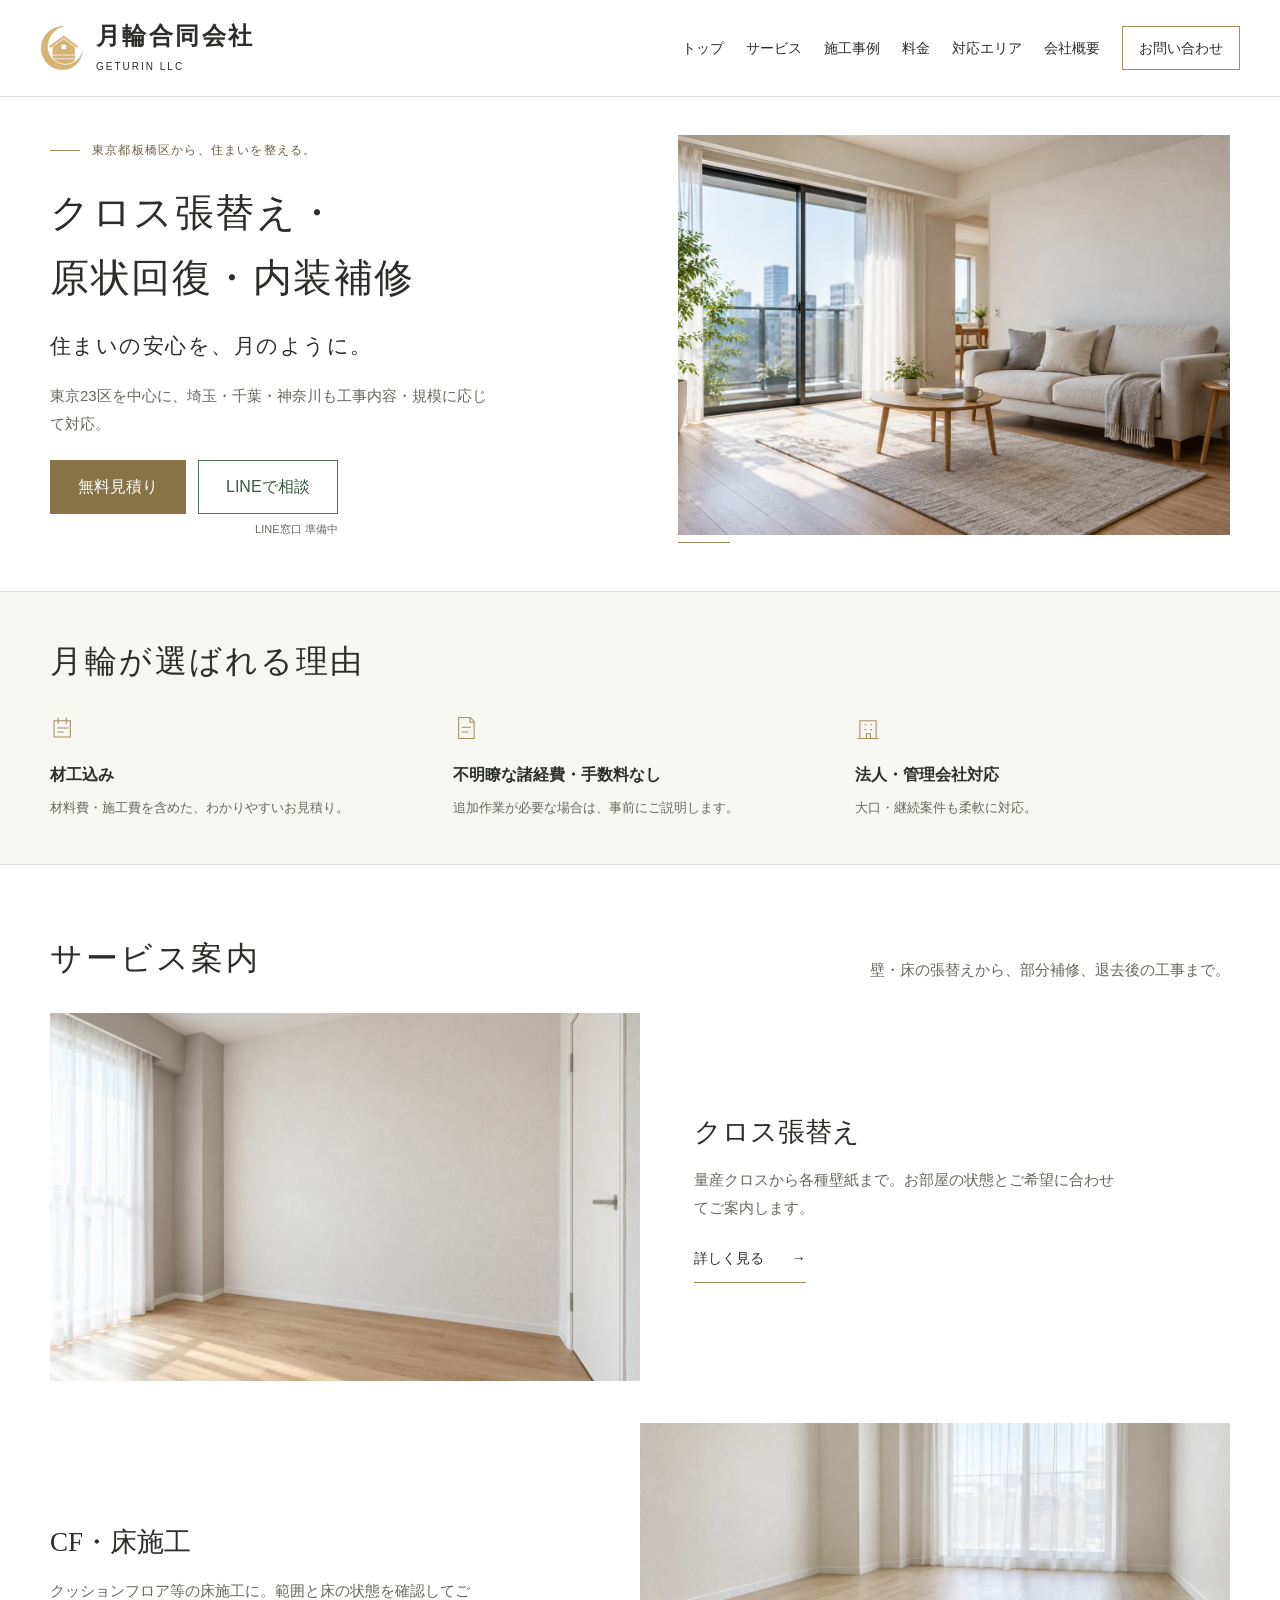
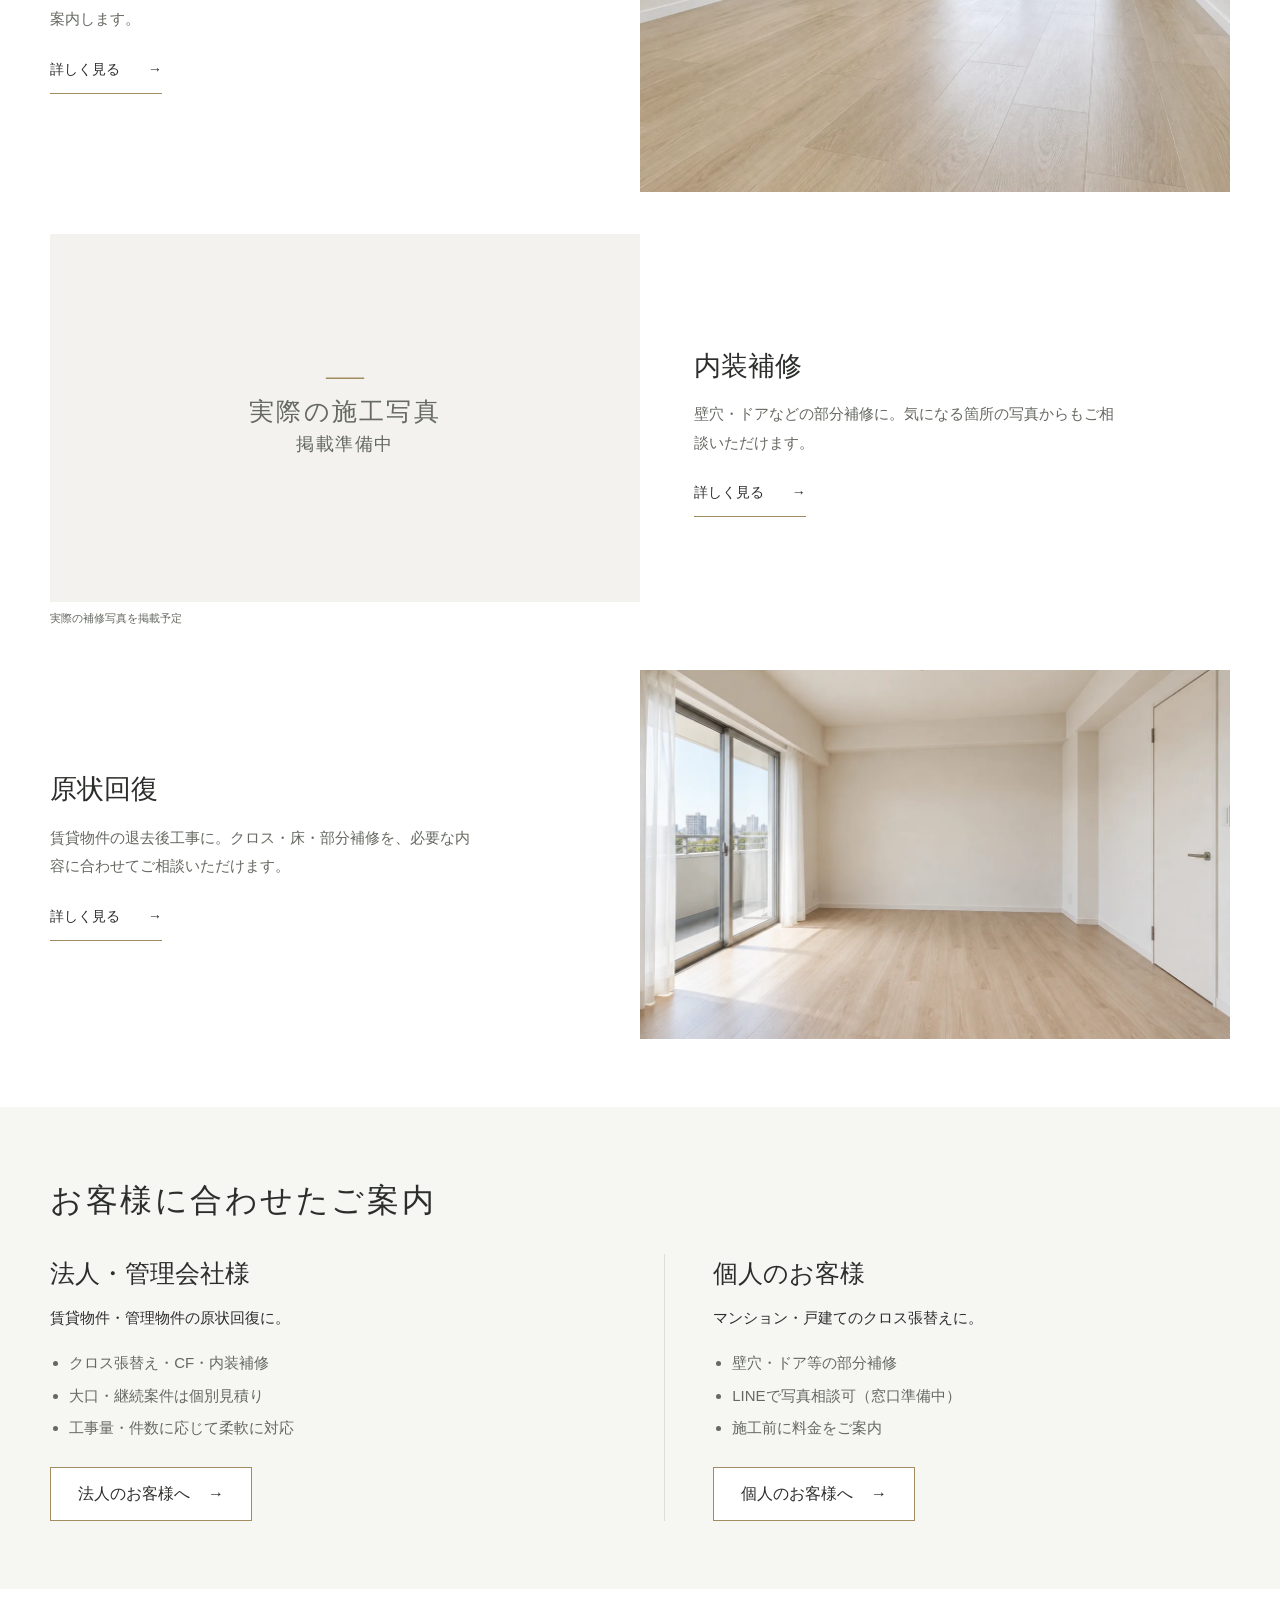
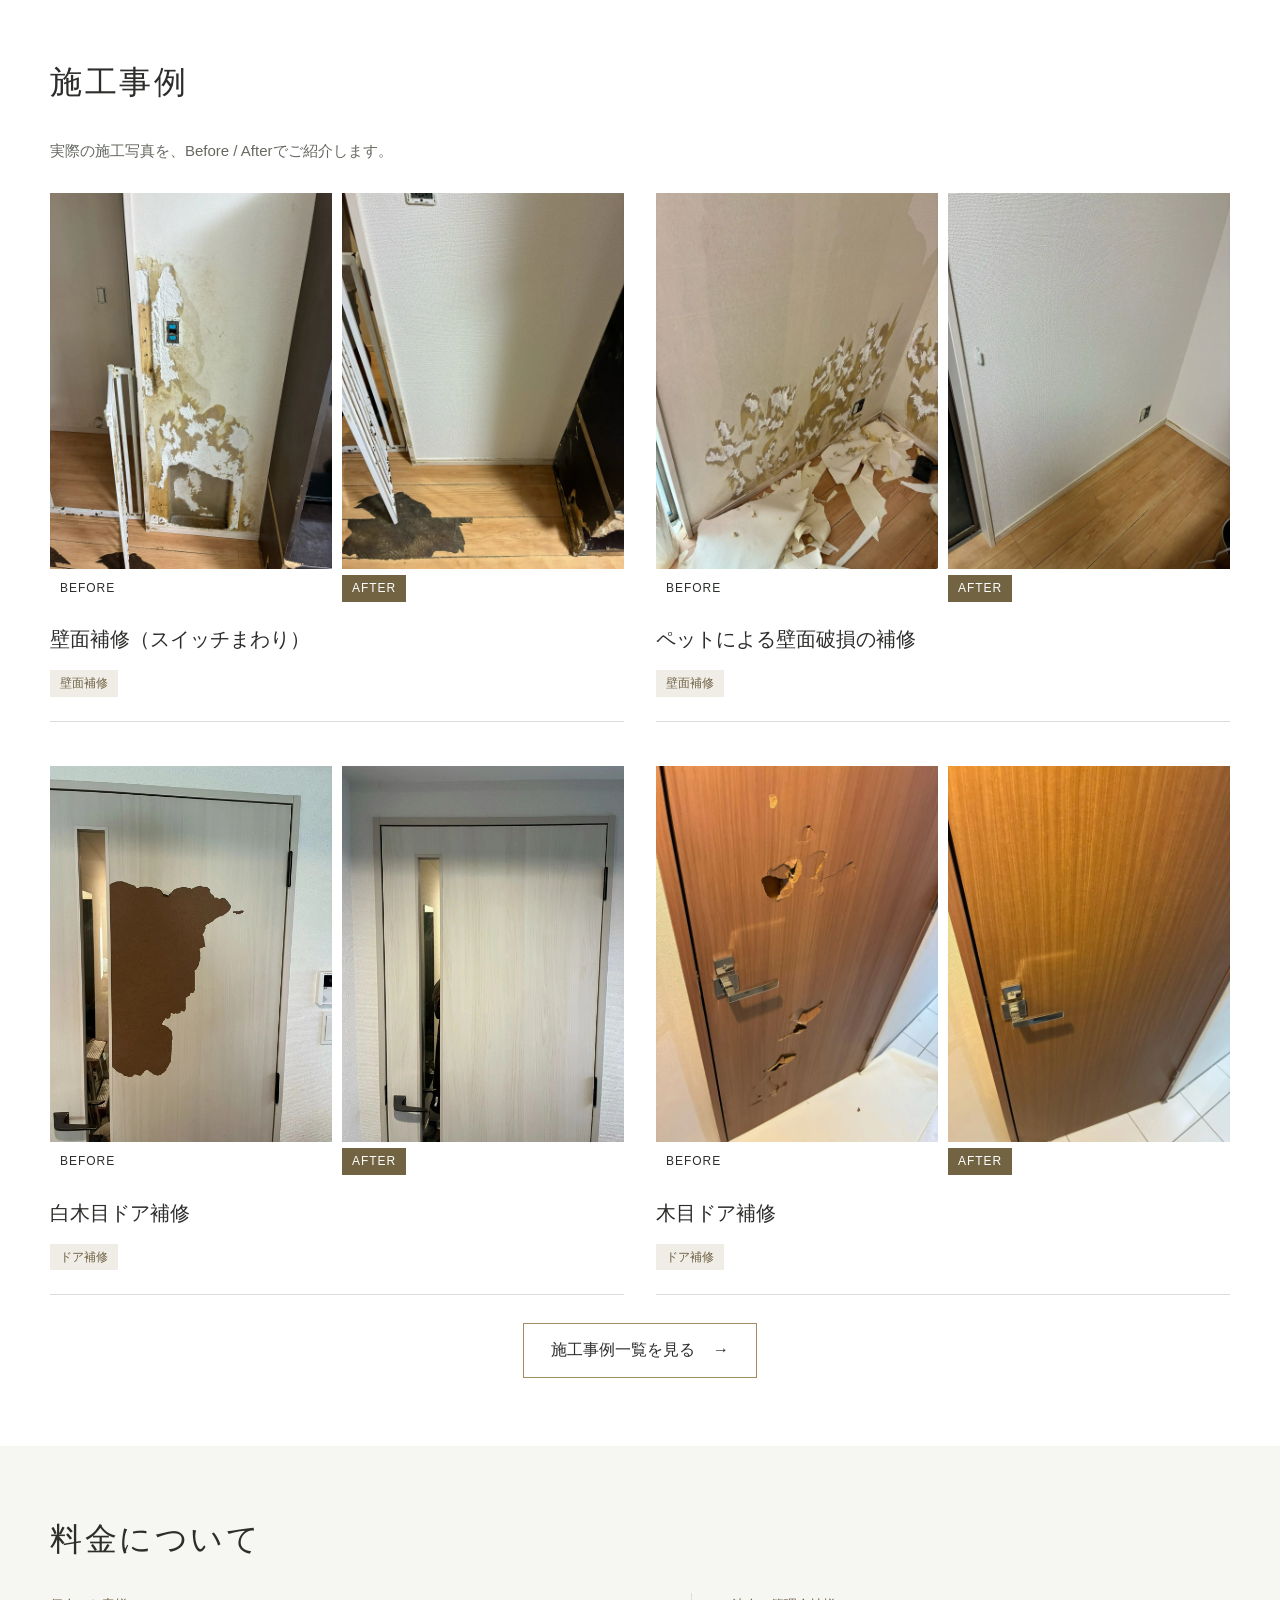
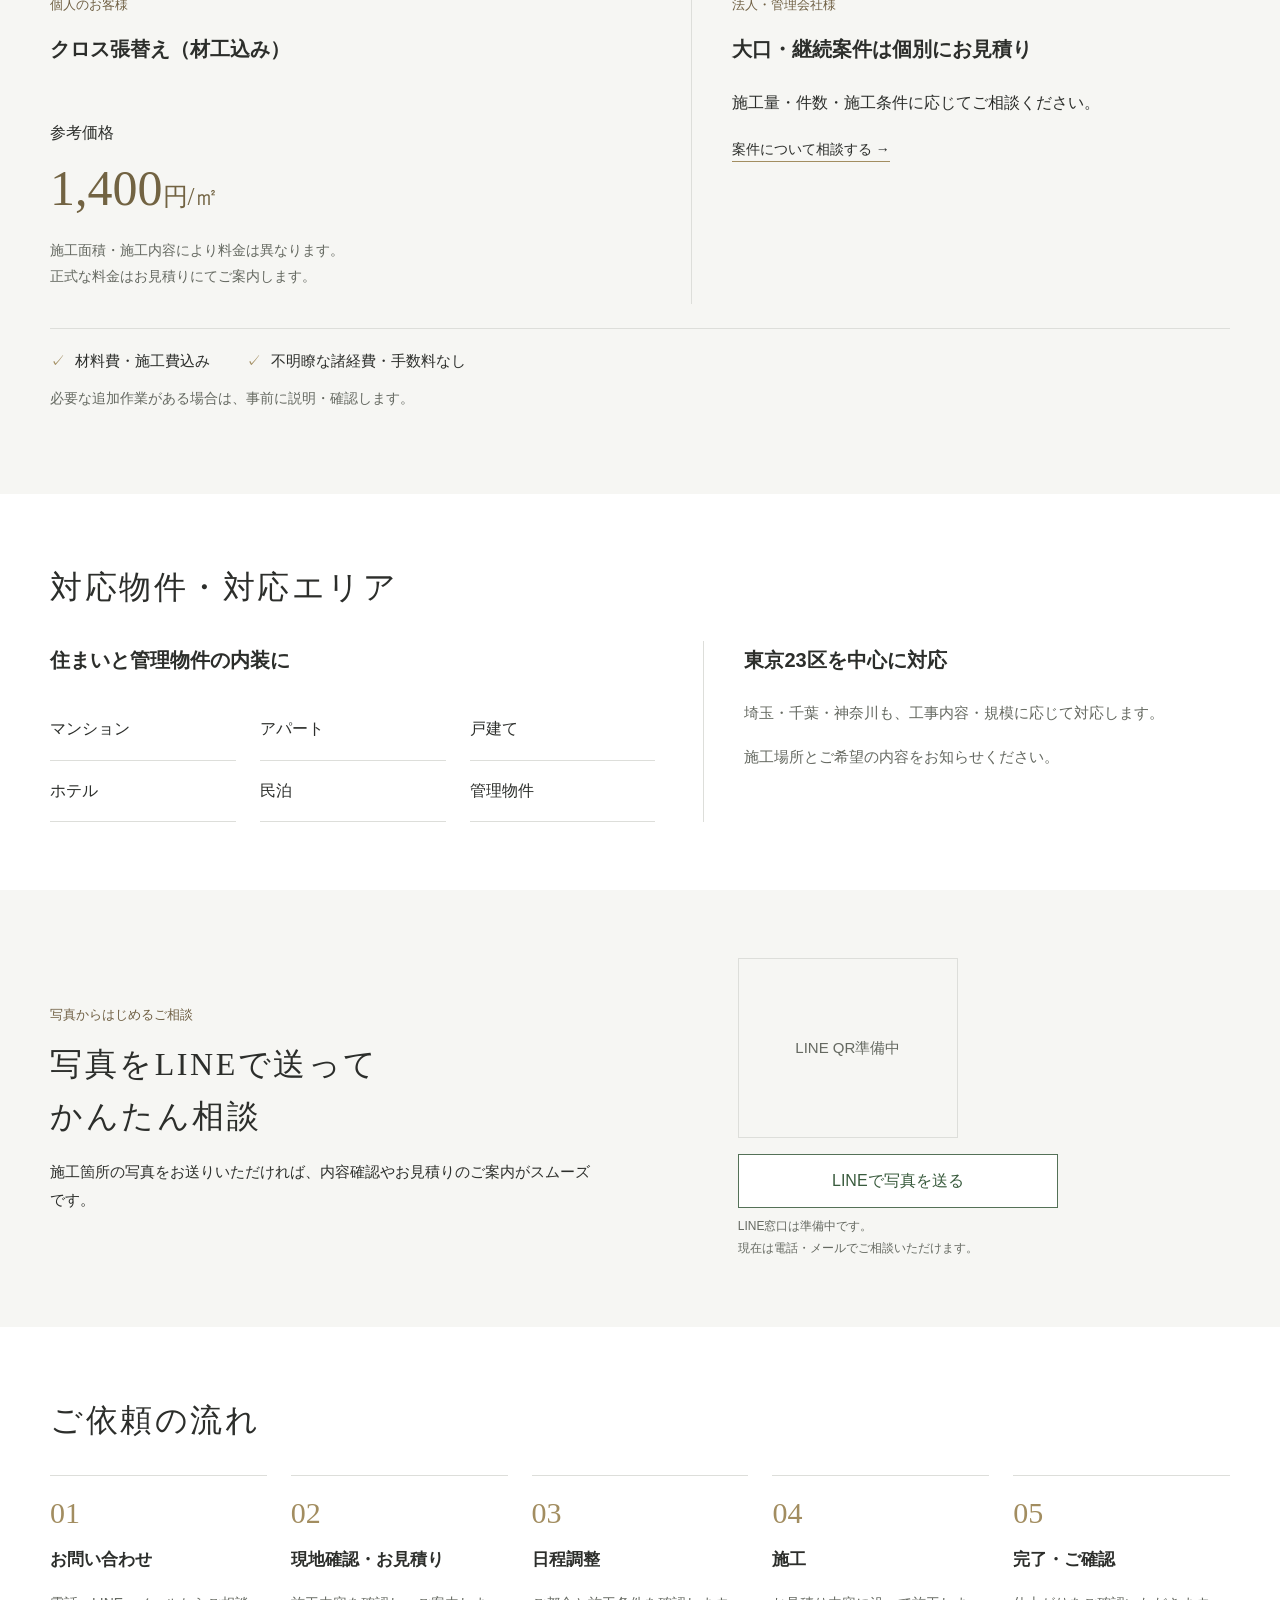
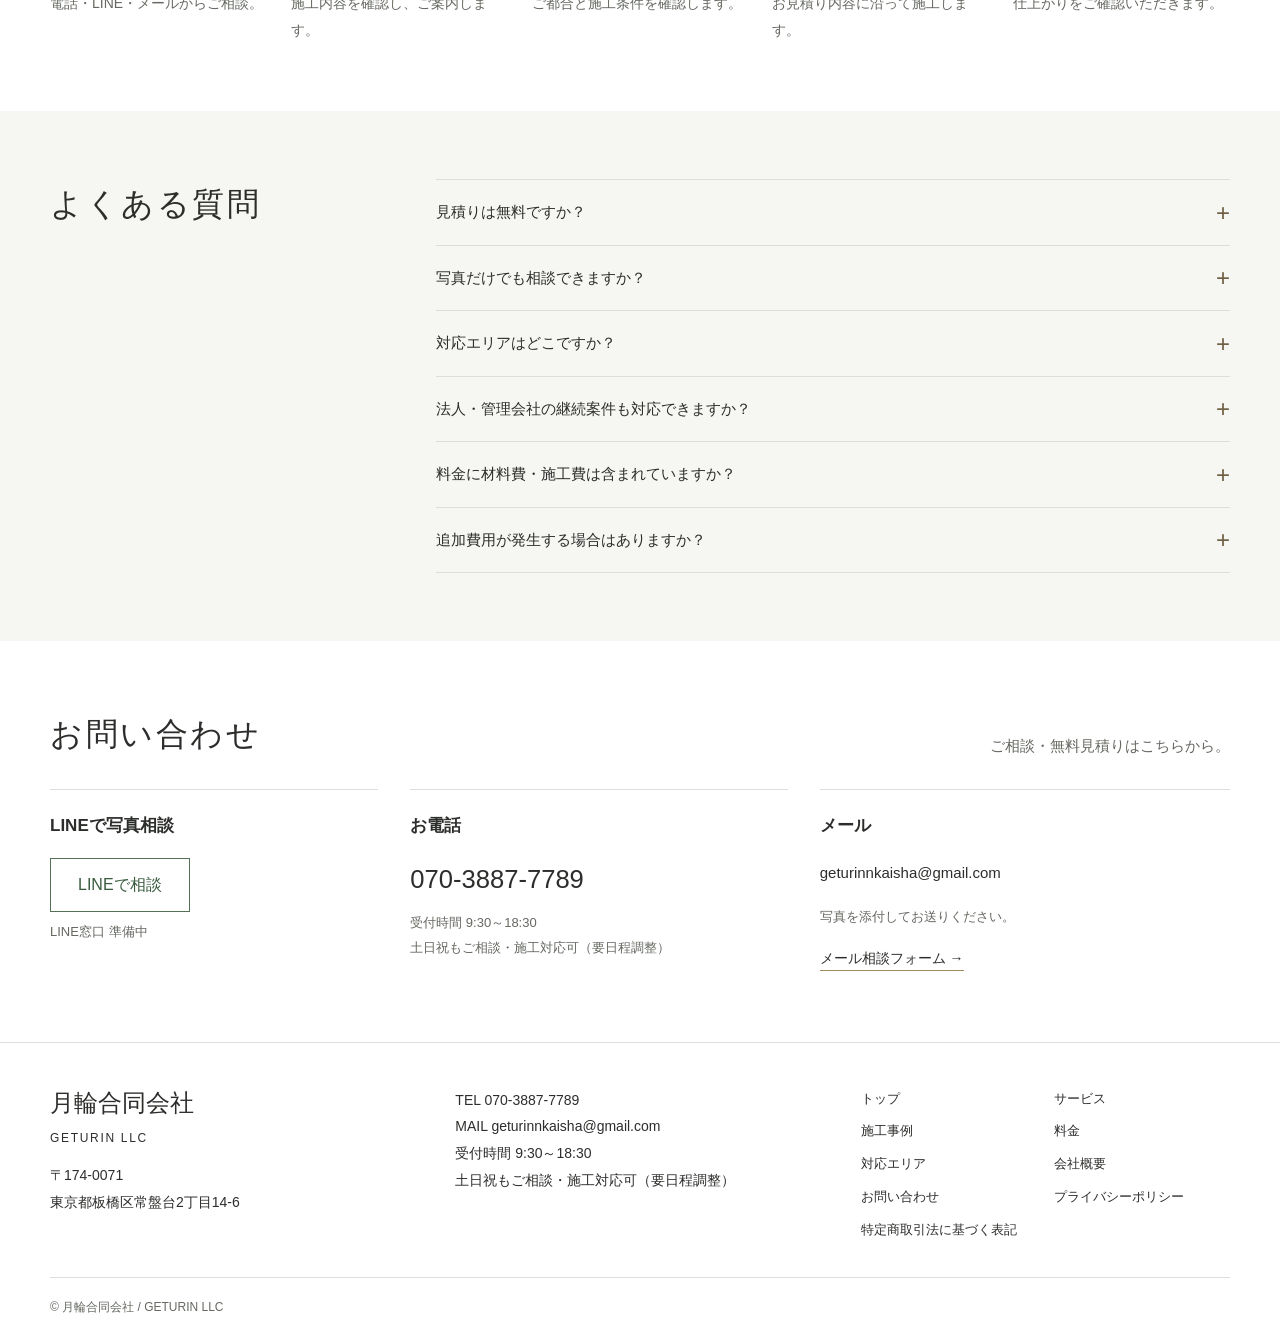
==== commit f6d41b26: "Correct real works content, preserve full photos, and clarify contact availability" ====
--- a/index.html
+++ b/index.html
@@ -10,7 +10,7 @@
   </div>
   <figure class="hero-image"><img src="assets/images/illustrations/hero/interior-v3.webp" alt="自然光の入る、白い壁と明るい木目の室内イメージ。" width="1440" height="960" fetchpriority="high"></figure>
 </section>
-<section class="section reasons wash" id="reasons"><div class="wrap"><div class="section-header"><div><h2>月輪が選ばれる理由</h2></div></div><div class="advantages-grid"><div class="advantage"><svg viewBox="0 0 32 32" aria-hidden="true"><path d="M5 7h20v20H5z M10 3v8 M20 3v8 M9 16h14 M9 21h8"/></svg><h3>材工込み</h3><p>材料費・施工費を含めた、わかりやすいお見積り。</p></div><div class="advantage"><svg viewBox="0 0 32 32" aria-hidden="true"><path d="M7 3h14l5 5v21H7z M21 3v6h5 M11 15h11 M11 21h8"/></svg><h3>不明瞭な諸経費・手数料なし</h3><p>追加作業が必要な場合は、事前にご説明します。</p></div><div class="advantage"><svg viewBox="0 0 32 32" aria-hidden="true"><path d="M6 29V7h20v22 M3 29h26 M12 12h2 M19 12h2 M12 18h2 M19 18h2 M14 29v-6h5v6"/></svg><h3>法人・管理会社対応</h3><p>大口・継続案件も柔軟に対応。</p></div><div class="advantage"><svg viewBox="0 0 32 32" aria-hidden="true"><path d="M3 12l4-8h18l4 8 M5 12v16h22V12 M10 28v-9h9v9 M3 12h26"/></svg><h3>くらしのマーケット掲載店</h3><p>外部サービスにも掲載している施工店です。</p></div></div></div></section>
+<section class="section reasons wash" id="reasons"><div class="wrap"><div class="section-header"><div><h2>月輪が選ばれる理由</h2></div></div><div class="advantages-grid"><div class="advantage"><svg viewBox="0 0 32 32" aria-hidden="true"><path d="M5 7h20v20H5z M10 3v8 M20 3v8 M9 16h14 M9 21h8"/></svg><h3>材工込み</h3><p>材料費・施工費を含めた、わかりやすいお見積り。</p></div><div class="advantage"><svg viewBox="0 0 32 32" aria-hidden="true"><path d="M7 3h14l5 5v21H7z M21 3v6h5 M11 15h11 M11 21h8"/></svg><h3>不明瞭な諸経費・手数料なし</h3><p>追加作業が必要な場合は、事前にご説明します。</p></div><div class="advantage"><svg viewBox="0 0 32 32" aria-hidden="true"><path d="M6 29V7h20v22 M3 29h26 M12 12h2 M19 12h2 M12 18h2 M19 18h2 M14 29v-6h5v6"/></svg><h3>法人・管理会社対応</h3><p>大口・継続案件も柔軟に対応。</p></div></div></div></section>
 <section class="section wrap" id="services">
   <div class="section-header"><div><h2>サービス案内</h2></div><p class="section-intro">壁・床の張替えから、部分補修、退去後の工事まで。</p></div>
   <div class="service-list" data-services></div>
@@ -33,7 +33,7 @@
 <section class="section wash" id="pricing"><div class="wrap">
   <div class="section-header"><div><h2>料金について</h2></div></div>
   <div class="pricing-grid">
-    <div id="personal-pricing"><p class="audience-label">個人のお客様</p><h3>クロス張替え（材工込み）</h3><p class="price"><small>参考価格</small><br><b data-price>1,400</b><span>円/m～</span></p><p class="price-note">施工面積・施工内容により料金は異なります。<br>正式な料金はお見積りにてご案内します。</p></div>
+    <div id="personal-pricing"><p class="audience-label">個人のお客様</p><h3>クロス張替え（材工込み）</h3><p class="price"><small>参考価格</small><br><b data-price>1,400</b><span>円/㎡</span></p><p class="price-note">施工面積・施工内容により料金は異なります。<br>正式な料金はお見積りにてご案内します。</p></div>
     <div class="corporate" id="corporate-pricing"><p class="audience-label">法人・管理会社様</p><h3>大口・継続案件は個別にお見積り</h3><p>施工量・件数・施工条件に応じてご相談ください。</p><a class="text-link" href="contact.html?service=原状回復">案件について相談する →</a></div>
   </div>
   <p class="pricing-assurance"><strong>材料費・施工費込み</strong><strong>不明瞭な諸経費・手数料なし</strong></p>
@@ -45,7 +45,7 @@
 </section>
 <section class="section line-section wash" id="line-consultation"><div class="wrap line-layout">
   <div><p class="audience-label">写真からはじめるご相談</p><h2>写真をLINEで送って<br>かんたん相談</h2><p>施工箇所の写真をお送りいただければ、内容確認やお見積りのご案内がスムーズです。</p></div>
-  <div class="line-action"><a class="button line" data-line data-line-label="LINEで写真を送る" href="contact.html#line">LINEで写真を送る</a><p class="line-pending" data-line-pending>LINE窓口は準備中です。<br>現在は電話・メールでご相談いただけます。</p></div>
+  <div class="line-action"><div class="line-qr" data-line-qr><p data-line-qr-placeholder>LINE QR準備中</p><img data-line-qr-image hidden width="180" height="180" alt="LINE相談窓口のQRコード"></div><a class="button line" data-line data-line-label="LINEで写真を送る" href="contact.html#line">LINEで写真を送る</a><p class="line-pending" data-line-pending>LINE窓口は準備中です。<br>現在は電話・メールでご相談いただけます。</p></div>
 </div></section>
 <section class="section wrap" id="flow">
   <div class="section-header"><div><h2>ご依頼の流れ</h2></div></div>
--- a/assets/css/style.css
+++ b/assets/css/style.css
@@ -1,11 +1,11 @@
-:root{--ink:#2c2e2b;--muted:#656961;--gold:#a28d60;--line:#dddeda;--wash:#f6f6f3;--serif:'Noto Serif JP','Yu Mincho',YuMincho,'Hiragino Mincho ProN',serif;--sans:'Noto Sans JP',-apple-system,BlinkMacSystemFont,'Hiragino Kaku Gothic ProN','Yu Gothic',sans-serif}*{box-sizing:border-box}html{scroll-behavior:smooth;scroll-padding-top:100px}body{margin:0;color:var(--ink);background:#fff;font:16px/1.9 var(--sans)}a{color:inherit;text-decoration:none}button,input,select,textarea{font:inherit}img{max-width:100%;display:block}a:hover{text-decoration:underline;text-underline-offset:5px}a:focus-visible,button:focus-visible,input:focus-visible,textarea:focus-visible,select:focus-visible{outline:3px solid #806b42;outline-offset:5px}.wrap{width:min(1180px,calc(100% - 96px));margin:auto}.header{padding:25px 40px;display:flex;align-items:center;justify-content:space-between;gap:30px;border-bottom:1px solid var(--line);background:#fff;position:relative;z-index:10}.brand{display:flex;align-items:center;gap:14px;flex-shrink:0}.brand strong{display:block;font:600 23px/1.4 var(--serif);letter-spacing:.09em}.brand small{display:block;font-size:12px;letter-spacing:.16em}.brand-tag{display:block;font-size:12px;color:var(--muted)}.logo-slot{display:grid;place-items:center;width:45px;height:48px;font-size:12px;color:#777;border:1px dashed #b9b9af}.logo-slot img{max-height:48px}.header nav{display:flex;align-items:center;gap:23px;font-size:14px}.nav-contact{padding:10px 18px;border:1px solid var(--gold)}.menu-toggle{display:none}.skip{position:fixed;top:-100px;left:10px;background:white;padding:10px;z-index:100}.skip:focus{top:10px}.hero{display:grid;grid-template-columns:1fr 1fr;gap:60px;padding-top:56px;padding-bottom:72px;align-items:center}.eyebrow{font-size:14px;letter-spacing:.08em;color:#706044;margin:0 0 26px}.eyebrow:before{content:'';display:inline-block;width:30px;height:1px;background:var(--gold);vertical-align:middle;margin-right:12px}h1,h2,h3,p{margin-top:0}h1{font:500 clamp(34px,3.6vw,52px)/1.6 var(--serif);letter-spacing:.08em;margin-bottom:20px}h2{font:500 34px/1.6 var(--serif);letter-spacing:.08em;margin-bottom:8px}h3{font-size:20px;font-weight:500}.hero-tag{font:500 21px/1.8 var(--serif);letter-spacing:.07em;margin-bottom:20px}.hero-description{color:var(--muted);line-height:2.1}.buttons{display:flex;flex-wrap:wrap;gap:12px;margin-top:28px}.button{display:inline-flex;align-items:center;justify-content:center;min-height:52px;padding:11px 27px;border:1px solid var(--gold);font-size:16px;cursor:pointer;background:white}.primary{background:#a28d60;color:white}.line{border-color:#547157;color:#395b3d}.button:hover{filter:brightness(.96);text-decoration:none}.hero-image{margin:0;position:relative}.hero-image img{width:100%;height:540px;object-fit:cover}.hero-image figcaption{font-size:12px;color:#777;margin-top:9px}.image-note{position:absolute;bottom:50px;left:-28px;padding:18px 28px;background:white;font:500 23px/1.8 var(--serif);letter-spacing:.1em;border-left:2px solid var(--gold)}.section{padding-top:90px;padding-bottom:90px}.section-header{display:flex;justify-content:space-between;align-items:end;margin-bottom:38px;gap:20px}.section-label{font-size:12px;letter-spacing:.18em;color:#88744c;margin-bottom:0}.text-link{font-size:14px;border-bottom:1px solid var(--gold);padding-bottom:4px}.wash{background:var(--wash)}.advantages{border-top:1px solid var(--line);border-bottom:1px solid var(--line)}.advantages-grid{display:grid;grid-template-columns:repeat(4,1fr);gap:28px;padding:37px 0}.advantage h3{font-size:17px;margin:10px 0}.advantage p{font-size:14px;color:var(--muted);margin:0}.advantage svg{width:30px;height:30px;stroke:var(--gold);fill:none;stroke-width:1.3}.services-grid{display:grid;grid-template-columns:repeat(4,1fr);gap:24px}.service img{width:100%;aspect-ratio:4/3;object-fit:cover}.service h3{margin:20px 0 8px}.service p{color:var(--muted);font-size:14px}.service-arrow{float:right;color:var(--gold)}.works-grid{display:grid;grid-template-columns:repeat(2,1fr);gap:44px 32px}.work{border-bottom:1px solid var(--line);padding-bottom:24px}.comparison{display:grid;grid-template-columns:1fr 1fr;gap:8px}.comparison figure{margin:0;position:relative}.comparison img{width:100%;aspect-ratio:4/3;object-fit:cover}.comparison figcaption{position:absolute;left:10px;top:10px;background:white;padding:2px 10px;font-size:12px;letter-spacing:.08em}.comparison figure:last-child figcaption{background:#726342;color:white}.work-heading{display:flex;align-items:center;justify-content:space-between;gap:10px;margin-top:18px}.work-heading h3{margin:0}.badge{font-size:12px;color:var(--muted);padding:2px 9px;border:1px solid var(--line);white-space:nowrap}.work dl{display:grid;grid-template-columns:80px 1fr;font-size:14px;margin:14px 0;color:var(--muted)}.work dt,.work dd{margin:0}.work p{font-size:14px;color:var(--muted);margin-bottom:0}.pricing-grid{display:grid;grid-template-columns:1.1fr 1fr;gap:70px}.price{font:500 50px/1.5 var(--serif);margin:10px 0 20px;color:#726342}.price small{font:16px var(--sans);color:var(--ink)}.price span{font-size:25px}.price-note{font-size:14px;color:var(--muted)}.corporate{border-left:1px solid var(--line);padding-left:50px}.emphasis{border-top:1px solid var(--line);padding-top:22px;font-size:14px}.properties{display:flex;flex-wrap:wrap;gap:12px 30px;list-style:none;padding:0;margin-bottom:0}.properties li{font:500 20px var(--serif);border-bottom:1px solid var(--line);padding:15px 0;flex:1 1 120px}.area-layout{display:grid;grid-template-columns:1fr 1fr;gap:70px;align-items:center}.area-diagram{display:grid;grid-template-columns:repeat(2,1fr);gap:8px;padding:40px;background:var(--wash);border:1px solid var(--line)}.area-diagram span{text-align:center;padding:20px;border:1px solid #d5d2c9}.area-diagram .tokyo{background:#ece8de;border-color:#b7a888}.area-diagram small{grid-column:1/-1;text-align:center;color:var(--muted);margin-top:12px;font-size:12px}.flow{display:grid;grid-template-columns:repeat(5,1fr);gap:25px;list-style:none;padding:0;margin:0}.flow li{border-top:1px solid var(--line);padding-top:20px}.step{font:30px var(--serif);color:var(--gold)}.flow h3{font-size:17px;margin-top:13px}.flow p{font-size:14px;color:var(--muted)}.contact-cta{text-align:center;padding:70px 24px;background:#f4f3ef;border-top:1px solid #dfdbd0}.contact-cta h2{font-size:26px}.phone{font:500 36px var(--serif);letter-spacing:.06em;display:inline-block;margin:14px 0}.contact-cta .buttons{justify-content:center}.contact-cta p{color:var(--muted);font-size:14px}.contact-cta .hours{margin-bottom:22px}footer{padding:58px 48px 22px;font-size:14px}.footer-grid{display:grid;grid-template-columns:1fr 1fr 1fr;gap:50px;max-width:1180px;margin:auto}.footer-brand{font:500 24px var(--serif)}.english{font-size:12px;letter-spacing:.14em;margin-top:8px}.footer-grid nav{display:grid;grid-template-columns:1fr 1fr;gap:8px 18px;font-size:13px}.copyright{max-width:1180px;margin:35px auto 0;border-top:1px solid var(--line);padding-top:18px;font-size:12px;color:var(--muted)}.page-heading{padding:65px 0 45px;border-bottom:1px solid var(--line)}.breadcrumb{font-size:13px;color:var(--muted);margin-bottom:25px}.page-heading h1{font-size:40px;margin-bottom:5px}.narrow{max-width:850px}.company-table{width:100%;border-collapse:collapse}.company-table th,.company-table td{padding:22px 16px;border-bottom:1px solid var(--line);text-align:left;font-weight:400}.company-table th{width:150px;color:var(--muted)}.contact-methods{display:grid;grid-template-columns:1fr 1fr;gap:24px;border-bottom:1px solid var(--line);padding-bottom:36px}.contact-methods .phone{font-size:30px}.notice{background:var(--wash);padding:20px 24px;border-left:2px solid var(--gold);font-size:14px}.contact-form{max-width:740px;margin-top:40px}.field{margin-bottom:24px}.field label{display:block;margin-bottom:8px}.required{font-size:12px;color:#806b42;margin-left:10px}.field input,.field textarea,.field select{width:100%;padding:12px;border:1px solid #b7bbb3;border-radius:0;background:#fff;color:var(--ink)}.upload-placeholder{border:1px dashed #b7bbb3;background:var(--wash);padding:25px;text-align:center;color:var(--muted);font-size:14px}.form-note{font-size:14px;color:var(--muted)}.policy h2{font-size:23px;margin-top:35px}.policy p,.policy li{color:var(--muted)}.mail-confirm{margin-top:24px;border:1px solid var(--gold);padding:22px}.mail-confirm[hidden]{display:none}.mail-confirm p{font-size:14px}.empty{padding:30px;border:1px solid var(--line)}
+:root{--ink:#2c2e2b;--muted:#656961;--gold:#a28d60;--line:#dddeda;--wash:#f6f6f3;--serif:'Noto Serif JP','Yu Mincho',YuMincho,'Hiragino Mincho ProN',serif;--sans:'Noto Sans JP',-apple-system,BlinkMacSystemFont,'Hiragino Kaku Gothic ProN','Yu Gothic',sans-serif}*{box-sizing:border-box}html{scroll-behavior:smooth;scroll-padding-top:100px}body{margin:0;color:var(--ink);background:#fff;font:16px/1.9 var(--sans)}a{color:inherit;text-decoration:none}button,input,select,textarea{font:inherit}img{max-width:100%;display:block}a:hover{text-decoration:underline;text-underline-offset:5px}a:focus-visible,button:focus-visible,input:focus-visible,textarea:focus-visible,select:focus-visible{outline:3px solid #806b42;outline-offset:5px}.wrap{width:min(1180px,calc(100% - 96px));margin:auto}.header{padding:25px 40px;display:flex;align-items:center;justify-content:space-between;gap:30px;border-bottom:1px solid var(--line);background:#fff;position:relative;z-index:10}.brand{display:flex;align-items:center;gap:14px;flex-shrink:0}.brand strong{display:block;font:600 23px/1.4 var(--serif);letter-spacing:.09em}.brand small{display:block;font-size:12px;letter-spacing:.16em}.brand-tag{display:block;font-size:12px;color:var(--muted)}.logo-slot{display:grid;place-items:center;width:45px;height:48px;font-size:12px;color:#777;border:1px dashed #b9b9af}.logo-slot img{max-height:48px}.header nav{display:flex;align-items:center;gap:23px;font-size:14px}.nav-contact{padding:10px 18px;border:1px solid var(--gold)}.menu-toggle{display:none}.skip{position:fixed;top:-100px;left:10px;background:white;padding:10px;z-index:100}.skip:focus{top:10px}.hero{display:grid;grid-template-columns:1fr 1fr;gap:60px;padding-top:56px;padding-bottom:72px;align-items:center}.eyebrow{font-size:14px;letter-spacing:.08em;color:#706044;margin:0 0 26px}.eyebrow:before{content:'';display:inline-block;width:30px;height:1px;background:var(--gold);vertical-align:middle;margin-right:12px}h1,h2,h3,p{margin-top:0}h1{font:500 clamp(34px,3.6vw,52px)/1.6 var(--serif);letter-spacing:.08em;margin-bottom:20px}h2{font:500 34px/1.6 var(--serif);letter-spacing:.08em;margin-bottom:8px}h3{font-size:20px;font-weight:500}.hero-tag{font:500 21px/1.8 var(--serif);letter-spacing:.07em;margin-bottom:20px}.hero-description{color:var(--muted);line-height:2.1}.buttons{display:flex;flex-wrap:wrap;gap:12px;margin-top:28px}.button{display:inline-flex;align-items:center;justify-content:center;min-height:52px;padding:11px 27px;border:1px solid var(--gold);font-size:16px;cursor:pointer;background:white}.primary{background:#a28d60;color:white}.line{border-color:#547157;color:#395b3d}.button:hover{filter:brightness(.96);text-decoration:none}.hero-image{margin:0;position:relative}.hero-image img{width:100%;height:540px;object-fit:cover}.hero-image figcaption{font-size:12px;color:#777;margin-top:9px}.image-note{position:absolute;bottom:50px;left:-28px;padding:18px 28px;background:white;font:500 23px/1.8 var(--serif);letter-spacing:.1em;border-left:2px solid var(--gold)}.section{padding-top:90px;padding-bottom:90px}.section-header{display:flex;justify-content:space-between;align-items:end;margin-bottom:38px;gap:20px}.section-label{font-size:12px;letter-spacing:.18em;color:#88744c;margin-bottom:0}.text-link{font-size:14px;border-bottom:1px solid var(--gold);padding-bottom:4px}.wash{background:var(--wash)}.advantages{border-top:1px solid var(--line);border-bottom:1px solid var(--line)}.advantages-grid{display:grid;grid-template-columns:repeat(3,minmax(0,1fr));gap:28px;padding:37px 0}.advantage h3{font-size:17px;margin:10px 0}.advantage p{font-size:14px;color:var(--muted);margin:0}.advantage svg{width:30px;height:30px;stroke:var(--gold);fill:none;stroke-width:1.3}.services-grid{display:grid;grid-template-columns:repeat(4,1fr);gap:24px}.service img{width:100%;aspect-ratio:4/3;object-fit:cover}.service h3{margin:20px 0 8px}.service p{color:var(--muted);font-size:14px}.service-arrow{float:right;color:var(--gold)}.works-grid{display:grid;grid-template-columns:repeat(2,1fr);gap:44px 32px}.work{border-bottom:1px solid var(--line);padding-bottom:24px}.comparison{display:grid;grid-template-columns:1fr 1fr;gap:8px}.comparison figure{margin:0;position:relative}.comparison img{width:100%;height:auto;object-fit:contain}.comparison figcaption{position:absolute;left:10px;top:10px;background:white;padding:2px 10px;font-size:12px;letter-spacing:.08em}.comparison figure:last-child figcaption{background:#726342;color:white}.work-heading{display:flex;align-items:center;justify-content:space-between;gap:10px;margin-top:18px}.work-heading h3{margin:0}.badge{font-size:12px;color:var(--muted);padding:2px 9px;border:1px solid var(--line);white-space:nowrap}.work dl{display:grid;grid-template-columns:80px 1fr;font-size:14px;margin:14px 0;color:var(--muted)}.work dt,.work dd{margin:0}.work p{font-size:14px;color:var(--muted);margin-bottom:0}.pricing-grid{display:grid;grid-template-columns:1.1fr 1fr;gap:70px}.price{font:500 50px/1.5 var(--serif);margin:10px 0 20px;color:#726342}.price small{font:16px var(--sans);color:var(--ink)}.price span{font-size:25px}.price-note{font-size:14px;color:var(--muted)}.corporate{border-left:1px solid var(--line);padding-left:50px}.emphasis{border-top:1px solid var(--line);padding-top:22px;font-size:14px}.properties{display:flex;flex-wrap:wrap;gap:12px 30px;list-style:none;padding:0;margin-bottom:0}.properties li{font:500 20px var(--serif);border-bottom:1px solid var(--line);padding:15px 0;flex:1 1 120px}.area-layout{display:grid;grid-template-columns:1fr 1fr;gap:70px;align-items:center}.area-diagram{display:grid;grid-template-columns:repeat(2,1fr);gap:8px;padding:40px;background:var(--wash);border:1px solid var(--line)}.area-diagram span{text-align:center;padding:20px;border:1px solid #d5d2c9}.area-diagram .tokyo{background:#ece8de;border-color:#b7a888}.area-diagram small{grid-column:1/-1;text-align:center;color:var(--muted);margin-top:12px;font-size:12px}.flow{display:grid;grid-template-columns:repeat(5,1fr);gap:25px;list-style:none;padding:0;margin:0}.flow li{border-top:1px solid var(--line);padding-top:20px}.step{font:30px var(--serif);color:var(--gold)}.flow h3{font-size:17px;margin-top:13px}.flow p{font-size:14px;color:var(--muted)}.contact-cta{text-align:center;padding:70px 24px;background:#f4f3ef;border-top:1px solid #dfdbd0}.contact-cta h2{font-size:26px}.phone{font:500 36px var(--serif);letter-spacing:.06em;display:inline-block;margin:14px 0}.contact-cta .buttons{justify-content:center}.contact-cta p{color:var(--muted);font-size:14px}.contact-cta .hours{margin-bottom:22px}footer{padding:58px 48px 22px;font-size:14px}.footer-grid{display:grid;grid-template-columns:1fr 1fr 1fr;gap:50px;max-width:1180px;margin:auto}.footer-brand{font:500 24px var(--serif)}.english{font-size:12px;letter-spacing:.14em;margin-top:8px}.footer-grid nav{display:grid;grid-template-columns:1fr 1fr;gap:8px 18px;font-size:13px}.copyright{max-width:1180px;margin:35px auto 0;border-top:1px solid var(--line);padding-top:18px;font-size:12px;color:var(--muted)}.page-heading{padding:65px 0 45px;border-bottom:1px solid var(--line)}.breadcrumb{font-size:13px;color:var(--muted);margin-bottom:25px}.page-heading h1{font-size:40px;margin-bottom:5px}.narrow{max-width:850px}.company-table{width:100%;border-collapse:collapse}.company-table th,.company-table td{padding:22px 16px;border-bottom:1px solid var(--line);text-align:left;font-weight:400}.company-table th{width:150px;color:var(--muted)}.contact-methods{display:grid;grid-template-columns:1fr 1fr;gap:24px;border-bottom:1px solid var(--line);padding-bottom:36px}.contact-methods .phone{font-size:30px}.notice{background:var(--wash);padding:20px 24px;border-left:2px solid var(--gold);font-size:14px}.contact-form{max-width:740px;margin-top:40px}.field{margin-bottom:24px}.field label{display:block;margin-bottom:8px}.required{font-size:12px;color:#806b42;margin-left:10px}.field input,.field textarea,.field select{width:100%;padding:12px;border:1px solid #b7bbb3;border-radius:0;background:#fff;color:var(--ink)}.upload-placeholder{border:1px dashed #b7bbb3;background:var(--wash);padding:25px;text-align:center;color:var(--muted);font-size:14px}.form-note{font-size:14px;color:var(--muted)}.policy h2{font-size:23px;margin-top:35px}.policy p,.policy li{color:var(--muted)}.mail-confirm{margin-top:24px;border:1px solid var(--gold);padding:22px}.mail-confirm[hidden]{display:none}.mail-confirm p{font-size:14px}.empty{padding:30px;border:1px solid var(--line)}
 @media(min-width:1500px){.hero{padding-top:75px}.hero-image img{height:580px}}@media(max-width:1150px){.header{padding:20px 25px}.header nav{gap:12px;font-size:13px}.brand-tag{display:none}.wrap{width:calc(100% - 64px)}.hero{gap:35px}.hero-image img{height:510px}}
-@media(max-width:950px){.header nav{display:none;position:absolute;top:100%;left:0;right:0;flex-direction:column;align-items:stretch;padding:20px 32px;background:#fff;border-bottom:1px solid var(--line);box-shadow:0 15px 20px #00000008;max-height:80vh;overflow:auto;font-size:16px}.header nav.open{display:flex}.header nav a{padding:10px}.menu-toggle{display:flex;flex-direction:column;justify-content:center;gap:5px;width:46px;height:46px;background:#fff;border:1px solid var(--line);padding:12px}.menu-toggle span{height:1px;width:20px;background:var(--ink)}.advantages-grid,.services-grid{grid-template-columns:repeat(2,1fr)}.hero{gap:28px}.hero h1{font-size:35px}.hero-tag{font-size:18px}.hero-description{font-size:14px}.hero-image img{height:500px}.image-note{font-size:19px}.pricing-grid,.area-layout{gap:35px}.corporate{padding-left:30px}.footer-grid{grid-template-columns:1fr 1fr}.footer-grid nav{grid-column:1/-1;grid-template-columns:repeat(3,1fr)}}
+@media(max-width:950px){.header nav{display:none;position:absolute;top:100%;left:0;right:0;flex-direction:column;align-items:stretch;padding:20px 32px;background:#fff;border-bottom:1px solid var(--line);box-shadow:0 15px 20px #00000008;max-height:80vh;overflow:auto;font-size:16px}.header nav.open{display:flex}.header nav a{padding:10px}.menu-toggle{display:flex;flex-direction:column;justify-content:center;gap:5px;width:46px;height:46px;background:#fff;border:1px solid var(--line);padding:12px}.menu-toggle span{height:1px;width:20px;background:var(--ink)}.advantages-grid{grid-template-columns:repeat(3,minmax(0,1fr))}.services-grid{grid-template-columns:repeat(2,1fr)}.hero{gap:28px}.hero h1{font-size:35px}.hero-tag{font-size:18px}.hero-description{font-size:14px}.hero-image img{height:500px}.image-note{font-size:19px}.pricing-grid,.area-layout{gap:35px}.corporate{padding-left:30px}.footer-grid{grid-template-columns:1fr 1fr}.footer-grid nav{grid-column:1/-1;grid-template-columns:repeat(3,1fr)}}
 @media(max-width:600px){html{scroll-padding-top:25px}.wrap{width:calc(100% - 40px)}.header{padding:17px 20px;gap:15px}.brand strong{font-size:20px}.brand small{font-size:12px}.logo-slot{width:35px;height:42px;font-size:10px}.hero{grid-template-columns:1fr;padding-top:35px;padding-bottom:42px;gap:30px}.eyebrow{font-size:12px;margin-bottom:20px}.hero h1{font-size:34px;line-height:1.65;letter-spacing:.06em;margin-bottom:16px}.hero-tag{font-size:18px}.hero-description{font-size:14px;line-height:2}.hero .buttons{margin-top:22px;display:grid;grid-template-columns:1fr 1fr;gap:9px}.button{font-size:14px;padding:12px 17px}.hero-image img{height:290px}.image-note{left:0;bottom:36px;font-size:18px;padding:12px 22px}.hero-image figcaption{font-size:12px}.advantages-grid{gap:26px 20px;padding:30px 0}.advantage h3{font-size:15px;line-height:1.7}.advantage p{font-size:13px}.section{padding-top:55px;padding-bottom:55px}h2{font-size:28px}.section-header{margin-bottom:28px;align-items:start;flex-wrap:wrap}.services-grid{gap:28px 16px}.service h3{font-size:17px;margin-top:14px}.service p{font-size:13px}.works-grid{grid-template-columns:1fr;gap:28px}.work-heading h3{font-size:20px}.pricing-grid,.area-layout{grid-template-columns:1fr;gap:28px}.corporate{border-left:0;border-top:1px solid var(--line);padding:28px 0 0}.price{font-size:42px}.properties{gap:5px 25px}.properties li{font-size:18px;flex-basis:calc(50% - 25px)}.area-diagram{padding:22px}.area-diagram span{padding:14px}.flow{grid-template-columns:1fr;gap:0}.flow li{display:grid;grid-template-columns:50px 1fr;gap:0 15px;padding:19px 0}.flow h3{margin:0}.flow p{grid-column:2;margin-bottom:0}.step{grid-row:1/3}.contact-cta{padding:45px 20px}.contact-cta h2{font-size:21px}.phone{font-size:31px}.contact-cta .buttons{flex-direction:column;max-width:330px;margin:20px auto}.footer-grid{grid-template-columns:1fr;gap:24px}.footer-grid nav{grid-template-columns:1fr 1fr}footer{padding:42px 20px 20px}.footer-grid p{margin-bottom:0}.page-heading{padding:35px 0 28px}.page-heading h1{font-size:31px}.company-table th{width:90px}.company-table th,.company-table td{padding:18px 5px;font-size:14px;overflow-wrap:anywhere}.contact-methods{grid-template-columns:1fr}.contact-methods a{overflow-wrap:anywhere}.contact-methods .phone{font-size:29px}.notice{padding:16px}.contact-form .button{width:100%}}
 @media(prefers-reduced-motion:reduce){html{scroll-behavior:auto}}@media print{.menu-toggle,.buttons,.contact-form{display:none}.header{position:static}.wrap{width:100%}.section{padding:30px 0}footer{padding:20px 0}}
 .sr-only{position:absolute;width:1px;height:1px;padding:0;margin:-1px;overflow:hidden;clip:rect(0,0,0,0);white-space:nowrap;border:0}[hidden]{display:none!important}#mail-preview{font:14px/1.8 var(--sans);white-space:pre-wrap;overflow-wrap:anywhere}.price b{font-weight:500}
 /* Preserve the intrinsic proportions when thumbnails shrink on smaller screens. */
-.service img,.comparison img{height:auto;aspect-ratio:4/3}.primary{background:#887347}
+.service img{height:auto;aspect-ratio:4/3}.primary{background:#887347}
 
 /* Keep image captions separate from service descriptions and case labels. */
 .service-image-caption{display:block;font-size:12px;color:var(--muted);margin-top:8px}
@@ -281,7 +281,10 @@
 /* Continuous real-photo works: preserve entire photos, including portrait repairs. */
 .work{min-width:0;scroll-margin-top:24px;overflow-wrap:anywhere}
 .work .comparison{grid-template-columns:repeat(2,minmax(0,1fr));gap:10px}
-.work .comparison img{width:100%;height:auto;aspect-ratio:3/4;object-fit:contain;background:var(--wash)}
+.work .comparison img{width:100%;height:auto;aspect-ratio:auto;object-fit:contain;background:var(--wash)}
+.work .comparison figcaption{position:static;display:inline-block;margin-top:6px}
+.work-photo-link{display:block}
+.work-photo-link:focus-visible{outline:3px solid var(--gold);outline-offset:4px}
 .work .comparison .notice{grid-column:1/-1}
 .work-preview-link{display:block}
 .work-preview-link:focus-visible,.work-heading a:focus-visible,.work-filter:focus-visible{outline:3px solid var(--gold);outline-offset:4px}
@@ -300,4 +303,20 @@
 .photo-previews figcaption{font-size:12px;color:var(--muted);overflow-wrap:anywhere}
 .contact-form .field{min-width:0}.contact-form input[type="file"]{max-width:100%;font-size:13px}
 .contact-form button:disabled{opacity:.55;cursor:default}
-@media(max-width:600px){.line-qr{display:none}.line-direct{display:inline-flex}}
+@media(max-width:600px){.line-direct{display:inline-flex}}
+
+/* Contact options come before the future form; preserve the existing brand. */
+.contact-methods{grid-template-columns:repeat(3,minmax(0,1fr));gap:20px}
+.contact-methods>div{min-width:0}.contact-methods a{overflow-wrap:anywhere}
+.contact-methods .phone{font-size:clamp(21px,2.4vw,30px);letter-spacing:0}
+.line-action .line-qr{margin-bottom:16px}
+@media(max-width:950px){.contact-methods{grid-template-columns:1fr}.contact-methods #line .line-qr{min-height:76px}}
+
+.contact-page .page-heading{padding-block:24px}
+.contact-page .section{padding-top:28px}
+.contact-page .contact-methods{margin-top:20px}
+.contact-page .contact-methods h3{margin-bottom:6px}
+.contact-page .contact-methods p{font-size:14px;line-height:1.8;margin-bottom:8px}
+.contact-page .contact-methods .phone{margin:6px 0 12px}
+.contact-page .line-qr{min-height:120px}
+@media(max-width:950px){.contact-page .line-qr{min-height:48px;padding:12px}}
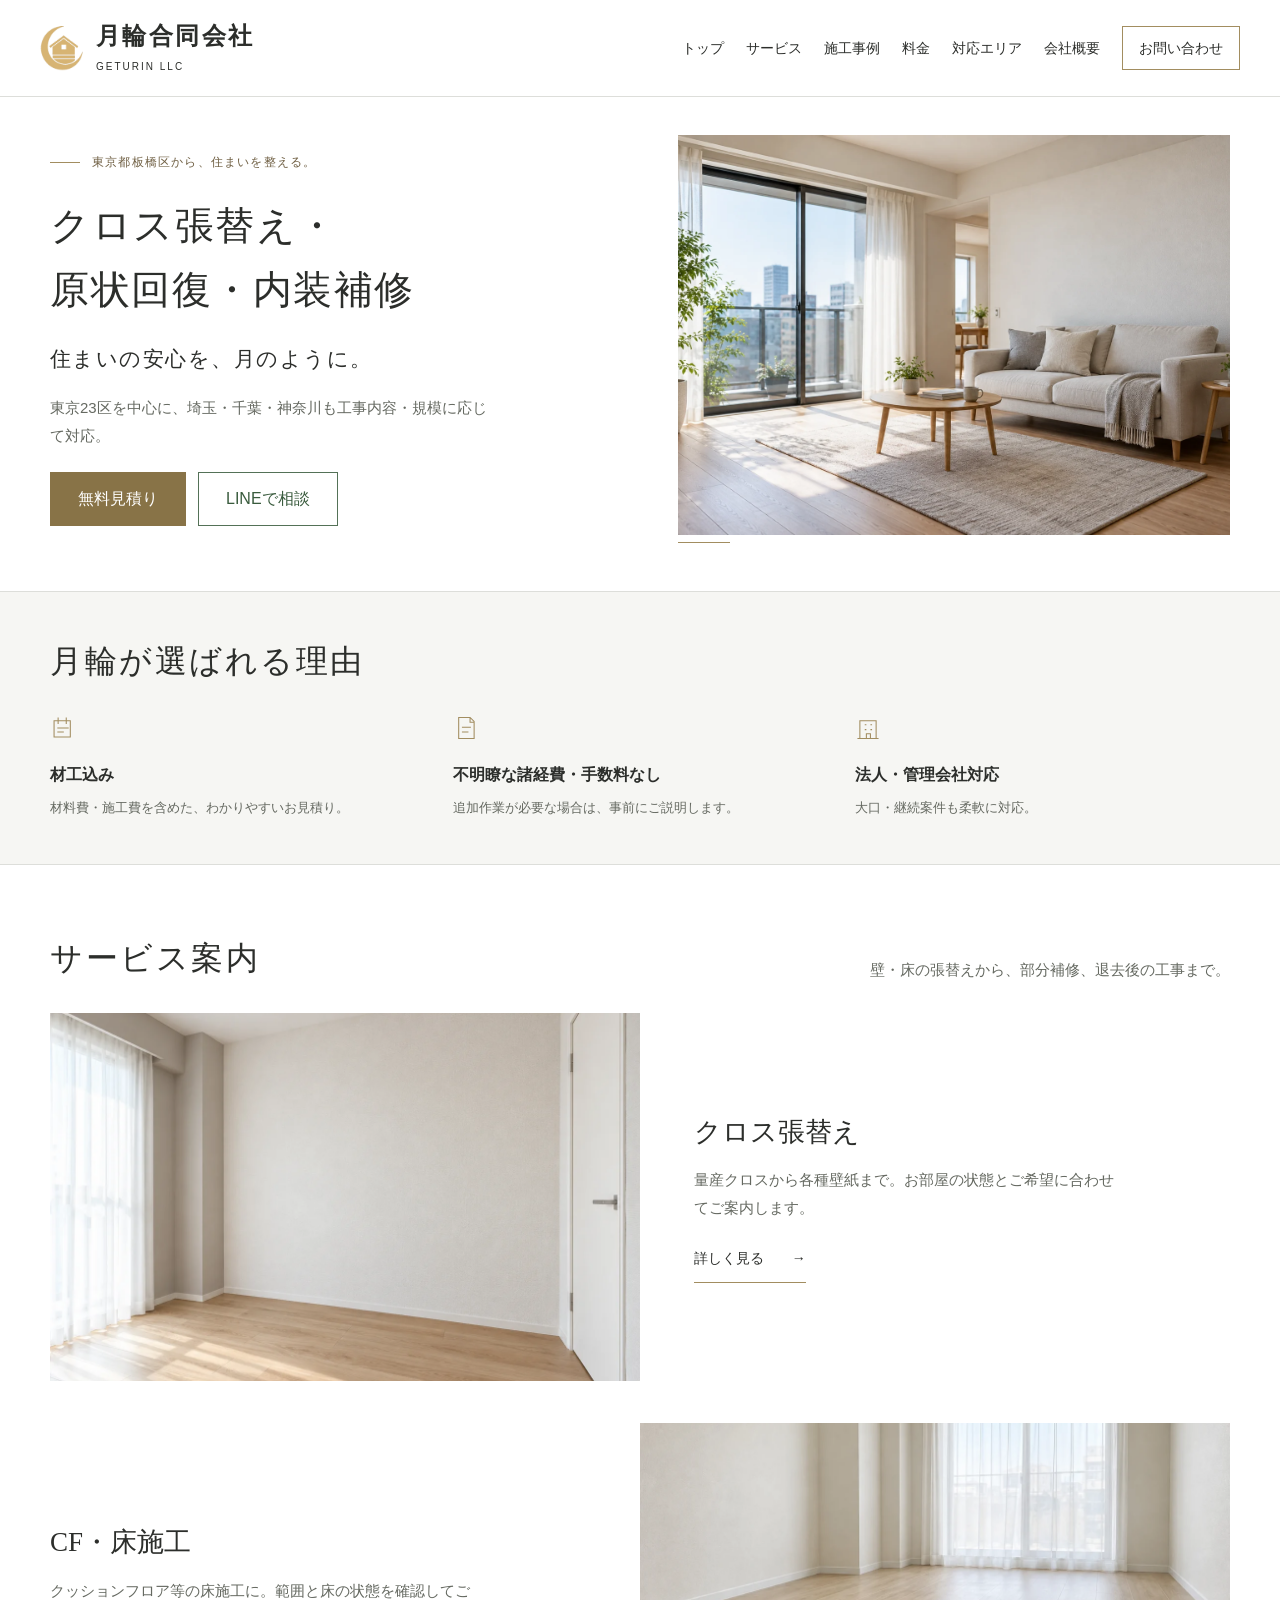
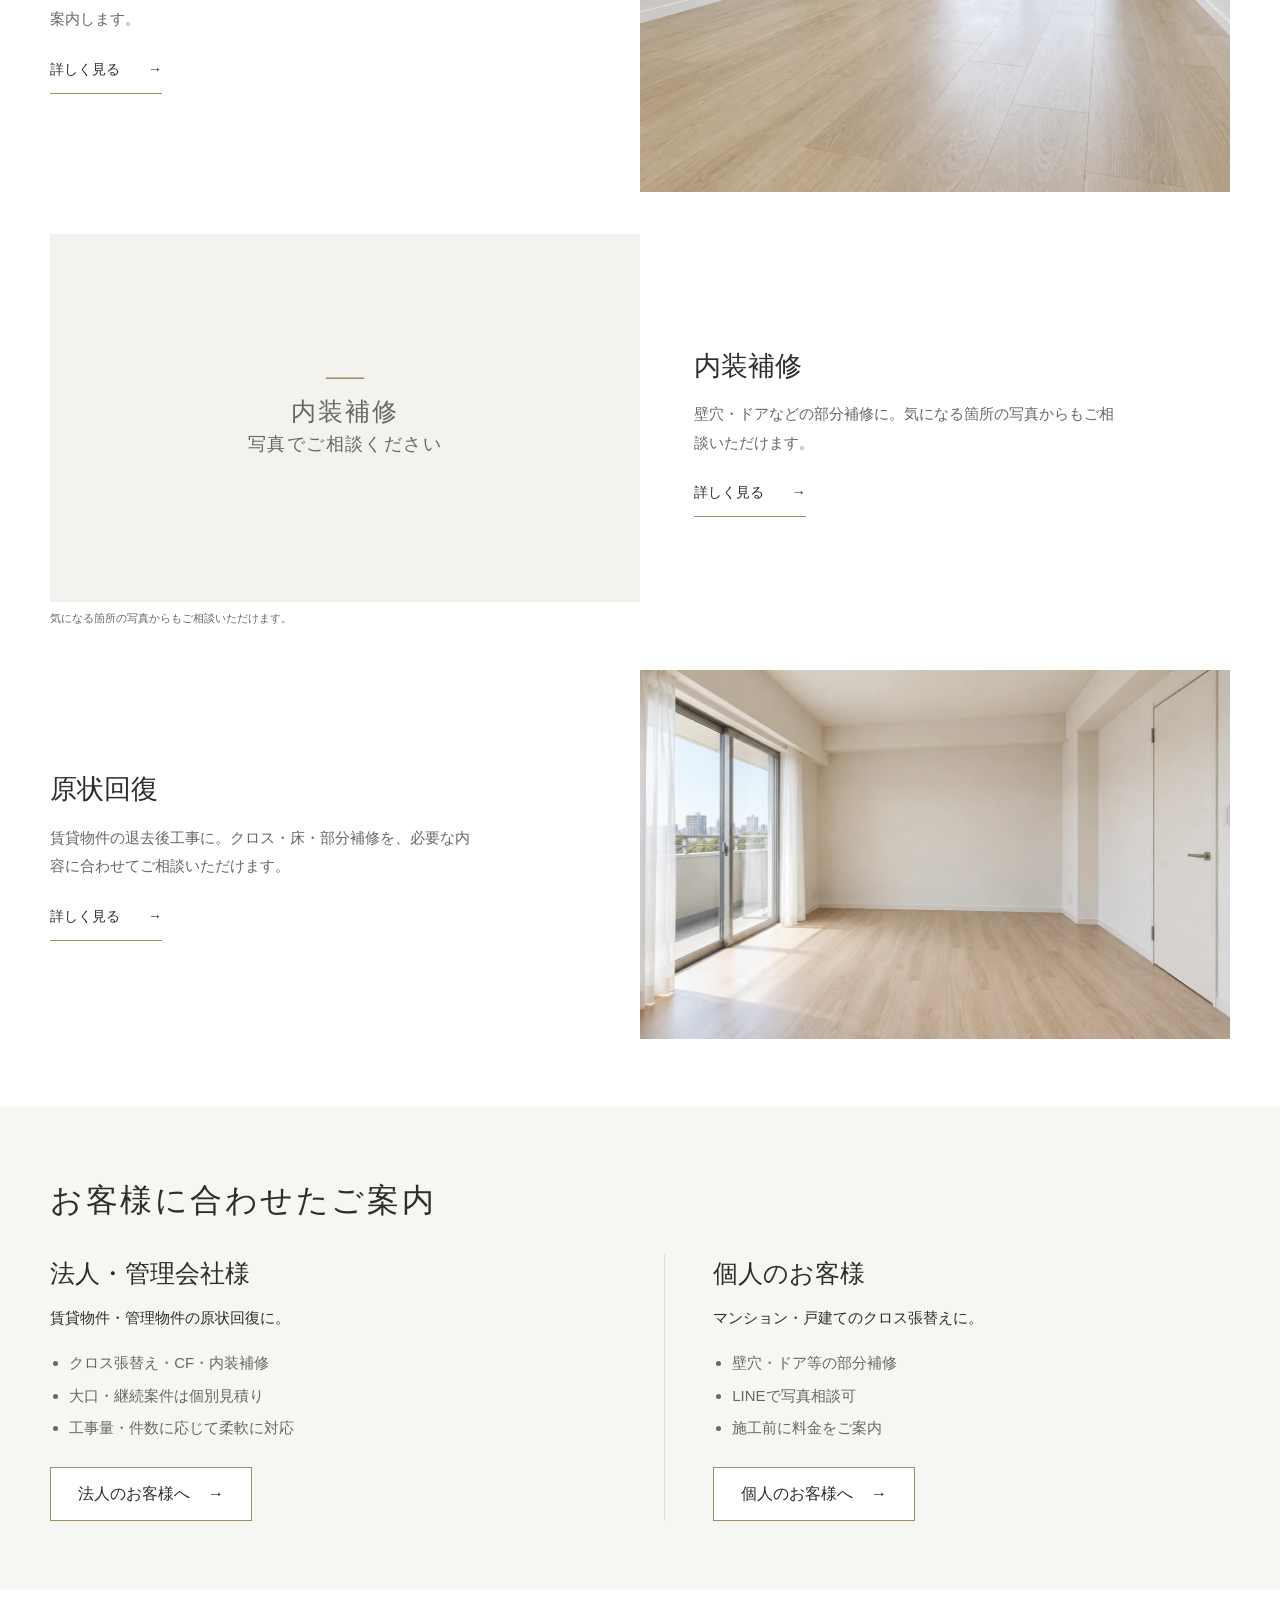
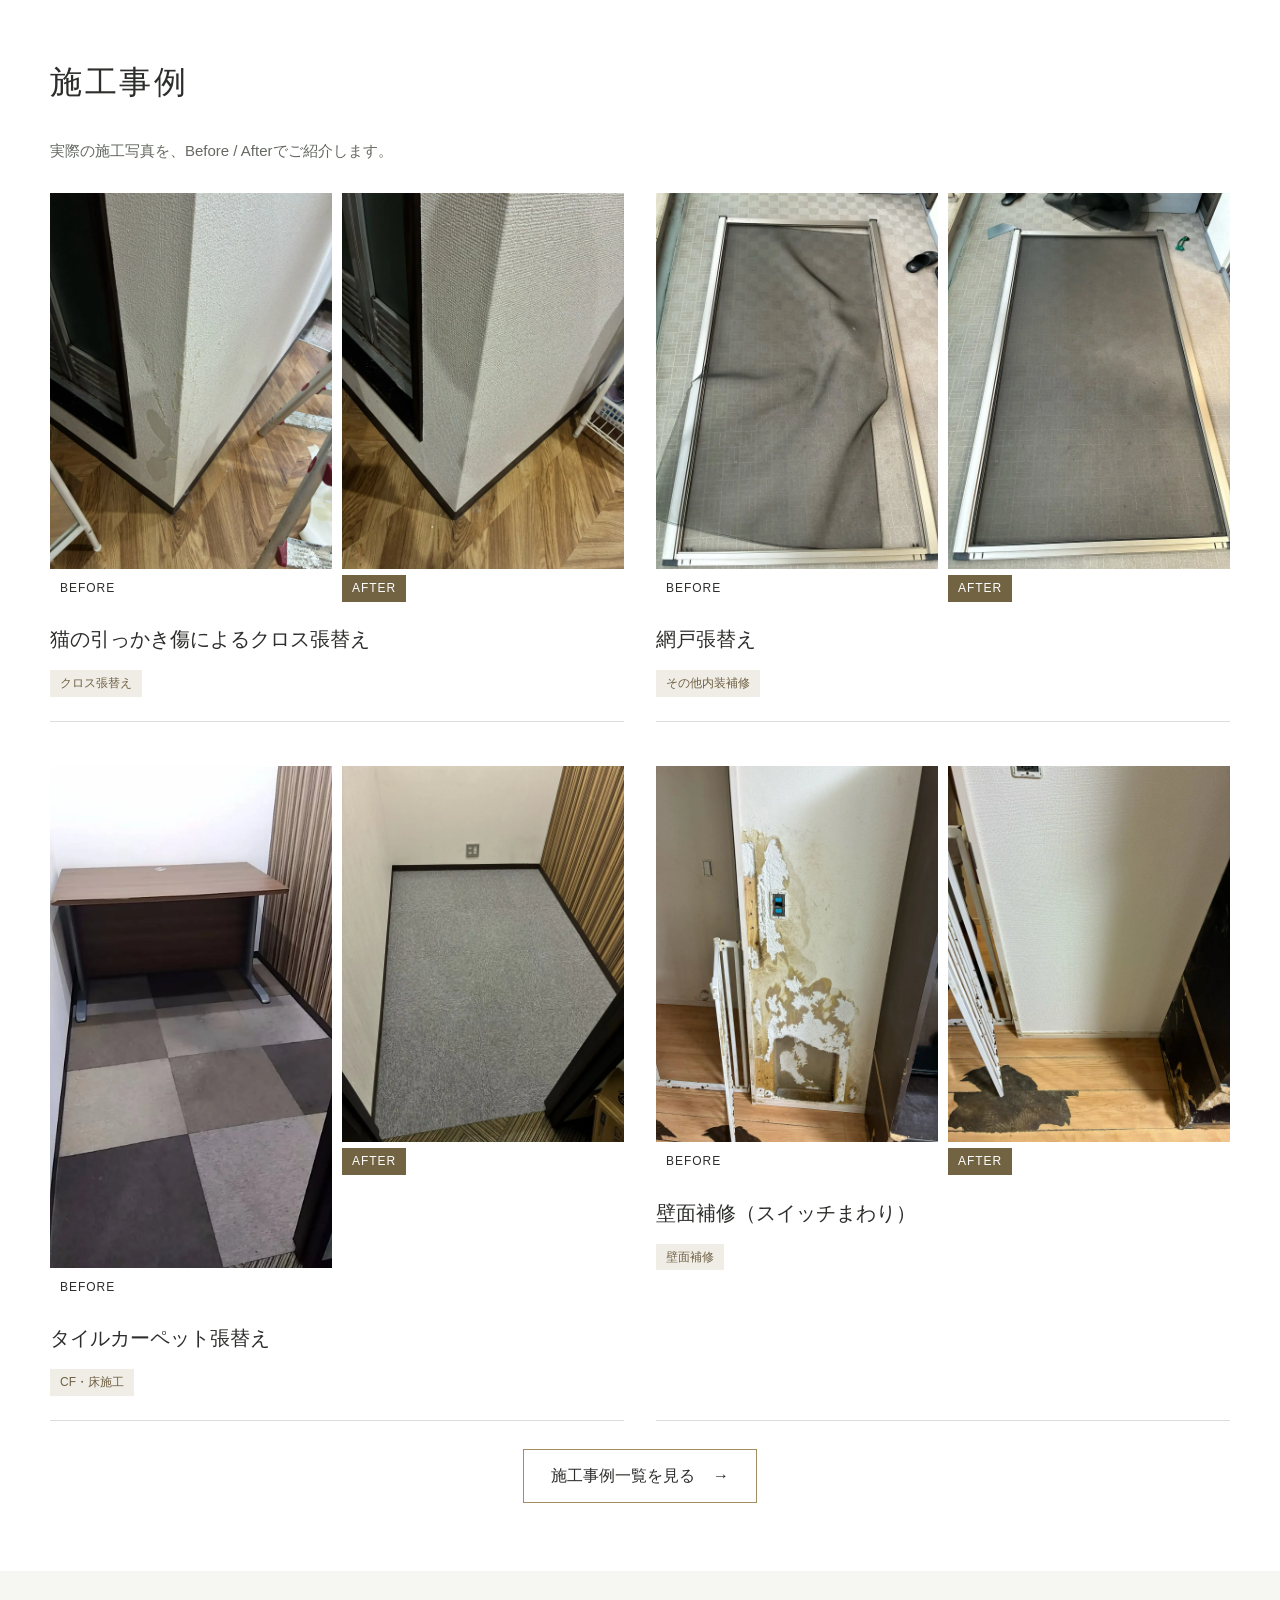
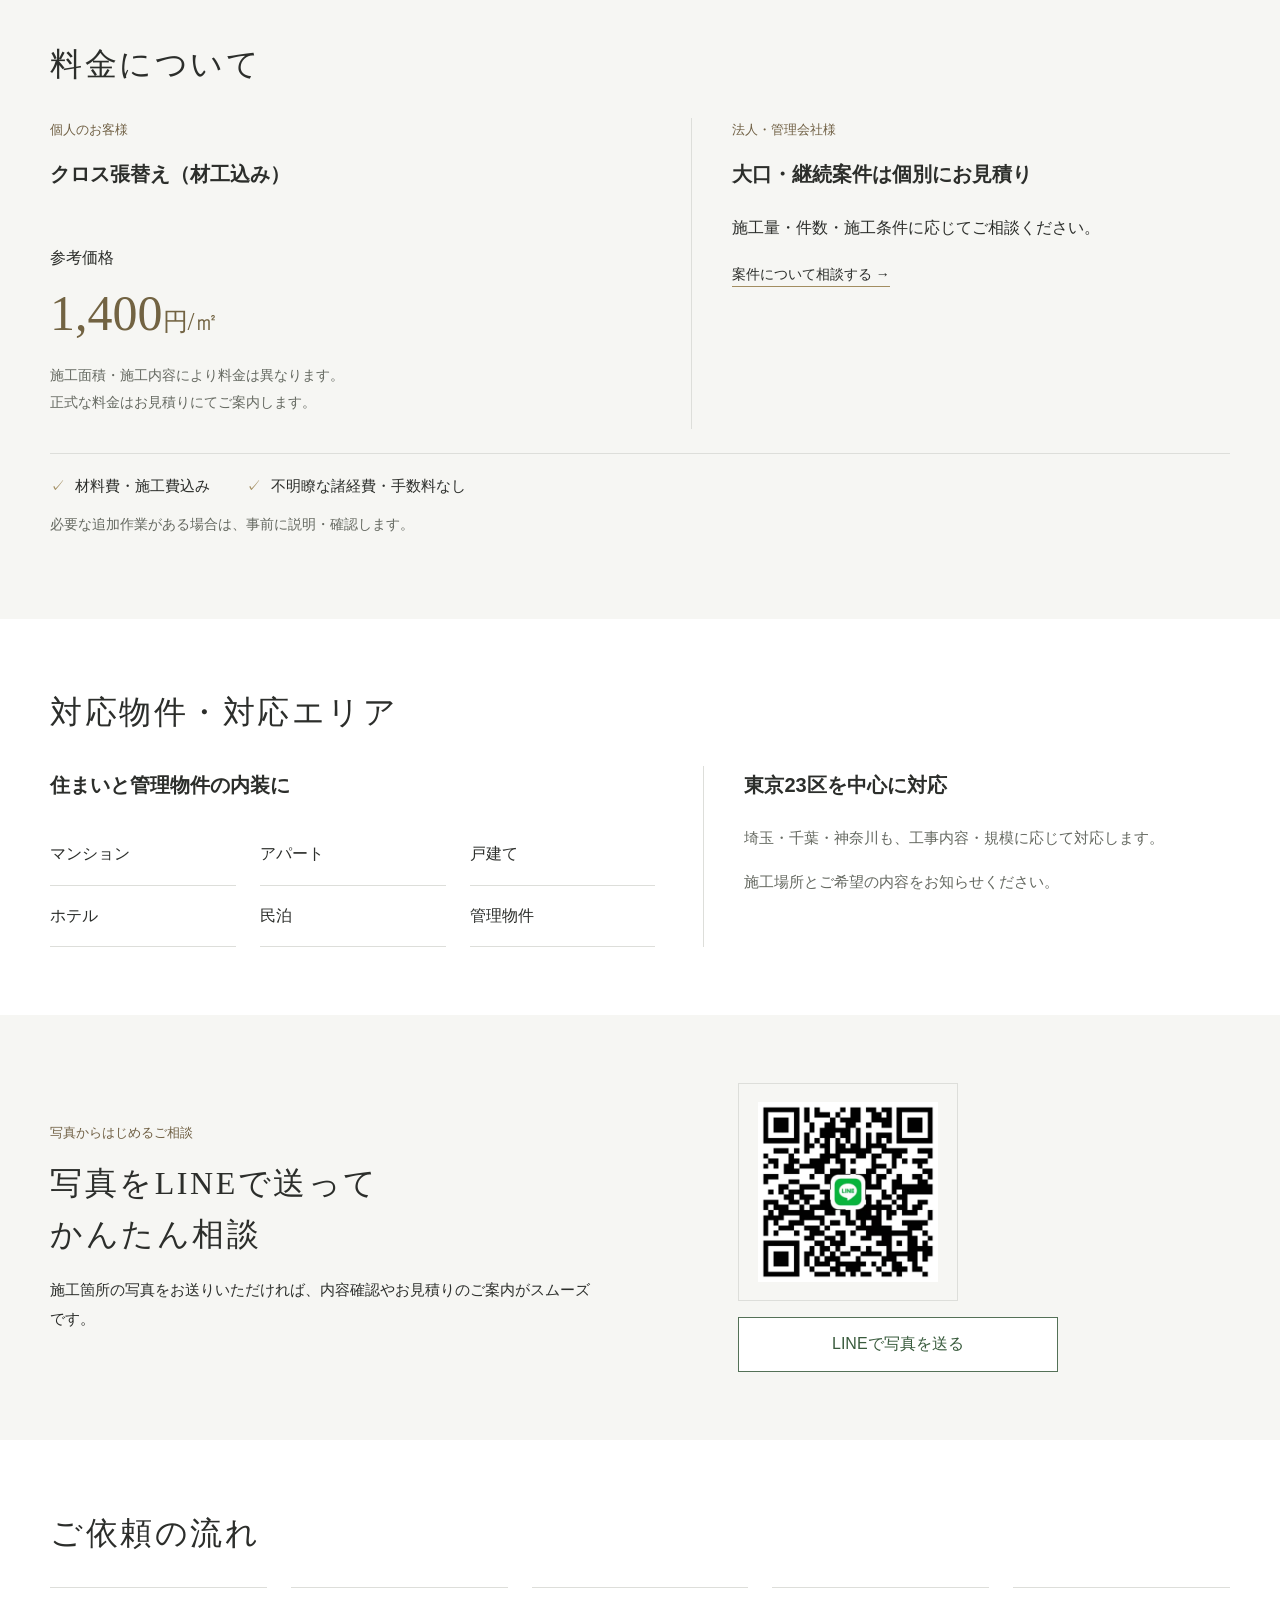
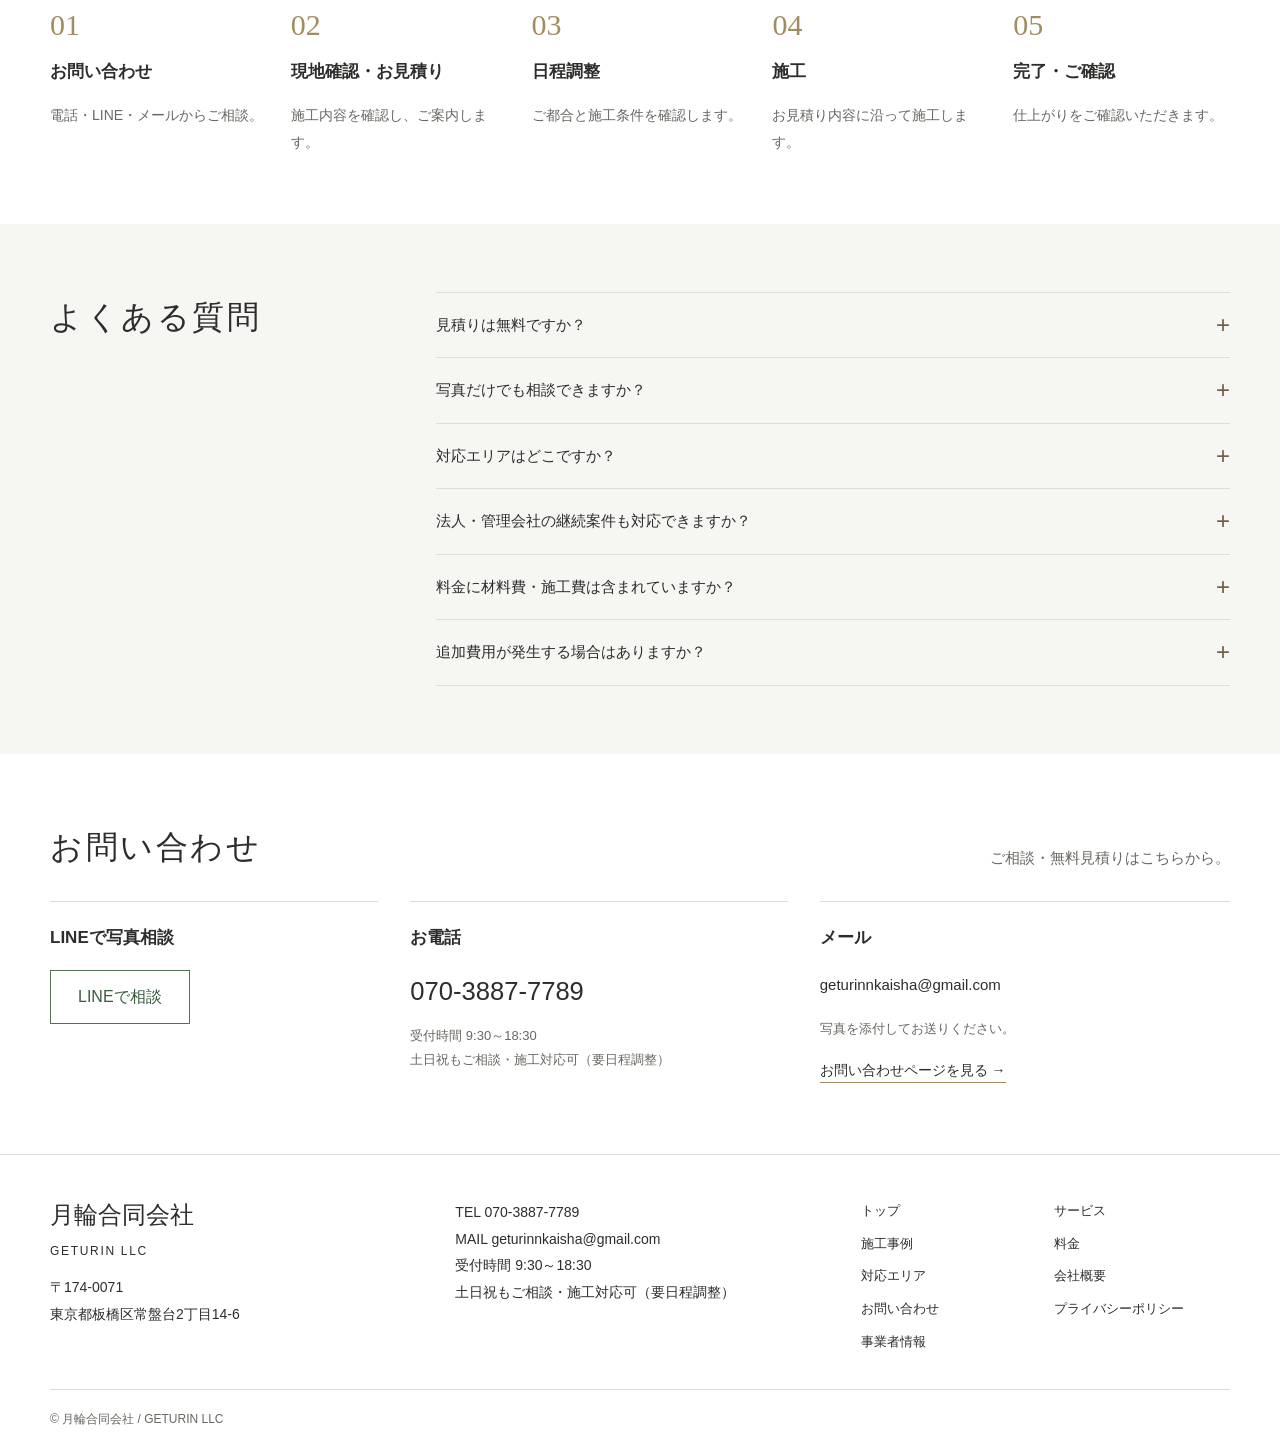
==== commit a73df235: "Fix prelaunch LINE links and public page copy" ====
--- a/index.html
+++ b/index.html
@@ -1,12 +1,12 @@
-<!doctype html><html lang="ja"><head><meta charset="utf-8"><meta name="viewport" content="width=device-width, initial-scale=1, viewport-fit=cover"><title>月輪合同会社｜クロス張替え・原状回復・内装補修｜東京都板橋区</title><meta name="description" content="東京都板橋区の月輪合同会社。クロス張替え、CF・床施工、内装補修、原状回復に対応。東京23区を中心に、埼玉・千葉・神奈川も工事内容に応じて対応します。"><link rel="canonical" href="https://geturinnkaisha-maker.github.io/tsukinowa-website/"><meta property="og:type" content="website"><meta property="og:locale" content="ja_JP"><meta property="og:site_name" content="月輪合同会社"><meta property="og:title" content="月輪合同会社｜クロス張替え・原状回復・内装補修｜東京都板橋区"><meta property="og:description" content="東京都板橋区の月輪合同会社。クロス張替え、CF・床施工、内装補修、原状回復に対応。東京23区を中心に、埼玉・千葉・神奈川も工事内容に応じて対応します。"><meta property="og:url" content="https://geturinnkaisha-maker.github.io/tsukinowa-website/"><meta name="robots" content="noindex, follow"><meta property="og:image" content="https://geturinnkaisha-maker.github.io/tsukinowa-website/assets/images/og-preview.jpg"><meta property="og:image:width" content="1200"><meta property="og:image:height" content="630"><meta property="og:image:alt" content="月輪合同会社 内装工事・原状回復のご案内（テスト公開）"><meta name="twitter:card" content="summary_large_image"><link rel="icon" href="assets/images/favicon.svg" type="image/svg+xml"><link rel="stylesheet" href="assets/css/style.css"><script defer src="assets/js/data.js"></script><script defer src="assets/js/works-data.js"></script><script defer src="assets/js/works.js"></script><script defer src="assets/js/services-data.js"></script><script defer src="assets/js/services.js"></script><script defer src="assets/js/main.js"></script></head><body class="home"><a class="skip" href="#main">本文へ移動</a><header class="header"><a class="brand" href="index.html"><span class="logo-slot" aria-hidden="true"></span><span><strong>月輪合同会社</strong><small>GETURIN LLC</small><span class="brand-tag">住まいの安心を、月のように。</span></span></a><button class="menu-toggle" aria-controls="navigation" aria-expanded="false" aria-label="メニューを開く"><span></span><span></span><span></span></button><nav id="navigation" aria-label="メインメニュー"><a href="index.html">トップ</a><a href="index.html#services">サービス</a><a href="works.html">施工事例</a><a href="index.html#pricing">料金</a><a href="index.html#area">対応エリア</a><a href="company.html">会社概要</a><a href="contact.html" class="nav-contact">お問い合わせ</a></nav></header><main id="main">
+<!doctype html><html lang="ja"><head><meta charset="utf-8"><meta name="viewport" content="width=device-width, initial-scale=1, viewport-fit=cover"><title>月輪合同会社｜クロス張替え・原状回復・内装補修｜東京都板橋区</title><meta name="description" content="東京都板橋区の月輪合同会社。クロス張替え、CF・床施工、内装補修、原状回復に対応。東京23区を中心に、埼玉・千葉・神奈川も工事内容に応じて対応します。"><link rel="canonical" href="https://geturinnkaisha-maker.github.io/tsukinowa-website/"><meta property="og:type" content="website"><meta property="og:locale" content="ja_JP"><meta property="og:site_name" content="月輪合同会社"><meta property="og:title" content="月輪合同会社｜クロス張替え・原状回復・内装補修｜東京都板橋区"><meta property="og:description" content="東京都板橋区の月輪合同会社。クロス張替え、CF・床施工、内装補修、原状回復に対応。東京23区を中心に、埼玉・千葉・神奈川も工事内容に応じて対応します。"><meta property="og:url" content="https://geturinnkaisha-maker.github.io/tsukinowa-website/"><meta name="robots" content="noindex, follow"><meta property="og:image" content="https://geturinnkaisha-maker.github.io/tsukinowa-website/assets/images/og-preview.jpg"><meta property="og:image:width" content="1200"><meta property="og:image:height" content="630"><meta property="og:image:alt" content="月輪合同会社 内装工事・原状回復のご案内"><meta name="twitter:card" content="summary_large_image"><link rel="icon" href="assets/images/favicon.svg" type="image/svg+xml"><link rel="stylesheet" href="assets/css/style.css"><script defer src="assets/js/data.js"></script><script defer src="assets/js/works-data.js"></script><script defer src="assets/js/works.js"></script><script defer src="assets/js/services-data.js"></script><script defer src="assets/js/services.js"></script><script defer src="assets/js/main.js"></script></head><body class="home"><a class="skip" href="#main">本文へ移動</a><header class="header"><a class="brand" href="index.html"><span class="logo-slot" aria-hidden="true"></span><span><strong>月輪合同会社</strong><small>GETURIN LLC</small><span class="brand-tag">住まいの安心を、月のように。</span></span></a><button class="menu-toggle" aria-controls="navigation" aria-expanded="false" aria-label="メニューを開く"><span></span><span></span><span></span></button><nav id="navigation" aria-label="メインメニュー"><a href="index.html">トップ</a><a href="index.html#services">サービス</a><a href="works.html">施工事例</a><a href="index.html#pricing">料金</a><a href="index.html#area">対応エリア</a><a href="company.html">会社概要</a><a href="contact.html" class="nav-contact">お問い合わせ</a></nav></header><main id="main">
 <section class="hero wrap">
   <div class="hero-copy">
     <p class="eyebrow">東京都板橋区から、住まいを整える。</p>
     <h1>クロス張替え・<br>原状回復・内装補修</h1>
     <p class="hero-tag">住まいの安心を、月のように。</p>
     <p class="hero-description">東京23区を中心に、埼玉・千葉・神奈川も工事内容・規模に応じて対応。</p>
-    <div class="hero-cta"><div class="buttons"><a class="button primary" href="contact.html">無料見積り</a><a class="button line" data-line href="contact.html#line">LINEで相談</a></div>
-    <p class="line-pending" data-line-pending>LINE窓口 準備中</p></div>
+    <div class="hero-cta"><div class="buttons"><a class="button primary" href="contact.html">無料見積り</a><a class="button line" data-line href="https://line.me/ti/p/m7O5HD_iVK">LINEで相談</a></div>
+    </div>
   </div>
   <figure class="hero-image"><img src="assets/images/illustrations/hero/interior-v3.webp" alt="自然光の入る、白い壁と明るい木目の室内イメージ。" width="1440" height="960" fetchpriority="high"></figure>
 </section>
@@ -20,7 +20,7 @@
   <div class="section-header"><div><h2>お客様に合わせたご案内</h2></div></div>
   <div class="customer-grid">
     <article class="customer"><h3>法人・管理会社様</h3><p>賃貸物件・管理物件の原状回復に。</p><ul><li>クロス張替え・CF・内装補修</li><li>大口・継続案件は個別見積り</li><li>工事量・件数に応じて柔軟に対応</li></ul><a class="button" href="#corporate-pricing">法人のお客様へ<span aria-hidden="true"> →</span></a></article>
-    <article class="customer"><h3>個人のお客様</h3><p>マンション・戸建てのクロス張替えに。</p><ul><li>壁穴・ドア等の部分補修</li><li>LINEで写真相談可<span data-line-pending>（窓口準備中）</span></li><li>施工前に料金をご案内</li></ul><a class="button" href="#personal-pricing">個人のお客様へ<span aria-hidden="true"> →</span></a></article>
+    <article class="customer"><h3>個人のお客様</h3><p>マンション・戸建てのクロス張替えに。</p><ul><li>壁穴・ドア等の部分補修</li><li>LINEで写真相談可</li><li>施工前に料金をご案内</li></ul><a class="button" href="#personal-pricing">個人のお客様へ<span aria-hidden="true"> →</span></a></article>
   </div>
 </div></section>
 <section class="section wrap" id="works">
@@ -45,7 +45,7 @@
 </section>
 <section class="section line-section wash" id="line-consultation"><div class="wrap line-layout">
   <div><p class="audience-label">写真からはじめるご相談</p><h2>写真をLINEで送って<br>かんたん相談</h2><p>施工箇所の写真をお送りいただければ、内容確認やお見積りのご案内がスムーズです。</p></div>
-  <div class="line-action"><div class="line-qr" data-line-qr><p data-line-qr-placeholder>LINE QR準備中</p><img data-line-qr-image hidden width="180" height="180" alt="LINE相談窓口のQRコード"></div><a class="button line" data-line data-line-label="LINEで写真を送る" href="contact.html#line">LINEで写真を送る</a><p class="line-pending" data-line-pending>LINE窓口は準備中です。<br>現在は電話・メールでご相談いただけます。</p></div>
+  <div class="line-action"><div class="line-qr" data-line-qr><p data-line-qr-placeholder>QRコードを表示できません。<a href="https://line.me/ti/p/m7O5HD_iVK">LINEで相談</a></p><img data-line-qr-image hidden width="180" height="180" alt="LINE相談窓口のQRコード"></div><a class="button line" data-line data-line-label="LINEで写真を送る" href="https://line.me/ti/p/m7O5HD_iVK">LINEで写真を送る</a></div>
 </div></section>
 <section class="section wrap" id="flow">
   <div class="section-header"><div><h2>ご依頼の流れ</h2></div></div>
@@ -54,7 +54,7 @@
 <section class="section wash" id="faq"><div class="wrap faq-layout">
   <div><h2>よくある質問</h2></div><div class="faq-list">
     <details><summary>見積りは無料ですか？</summary><p>お見積りは無料です。施工場所とご希望の内容をお知らせください。</p></details>
-    <details><summary>写真だけでも相談できますか？</summary><p>写真からもご相談いただけます。施工箇所の写真をお送りください。正式な料金は施工内容を確認し、お見積りにてご案内します。<span data-line-pending>LINE窓口は準備中のため、現在はメールに写真を添付してお送りください。</span></p></details>
+    <details><summary>写真だけでも相談できますか？</summary><p>写真からもご相談いただけます。施工箇所の写真をお送りください。正式な料金は施工内容を確認し、お見積りにてご案内します。</p></details>
     <details><summary>対応エリアはどこですか？</summary><p>東京23区を中心に、埼玉・千葉・神奈川も工事内容・規模に応じて対応します。施工場所をお知らせください。</p></details>
     <details><summary>法人・管理会社の継続案件も対応できますか？</summary><p>大口・継続案件も柔軟に対応します。施工量・件数・施工条件に応じて個別にお見積りします。</p></details>
     <details><summary>料金に材料費・施工費は含まれていますか？</summary><p>クロス張替えの参考価格は材工込みです。材料費・施工費を含めた、わかりやすいお見積りをご案内します。</p></details>
@@ -63,9 +63,9 @@
 <section class="section wrap home-contact" id="contact">
   <div class="section-header"><div><h2>お問い合わせ</h2></div><p class="section-intro">ご相談・無料見積りはこちらから。</p></div>
   <div class="home-contact-methods">
-    <div class="contact-channel"><h3>LINEで写真相談</h3><a class="button line" data-line href="contact.html#line">LINEで相談</a><p class="line-pending" data-line-pending>LINE窓口 準備中</p></div>
+    <div class="contact-channel"><h3>LINEで写真相談</h3><a class="button line" data-line href="https://line.me/ti/p/m7O5HD_iVK">LINEで相談</a></div>
     <div class="contact-channel"><h3>お電話</h3><a data-phone class="phone" href="tel:070-3887-7789">070-3887-7789</a><p>受付時間 9:30～18:30<br>土日祝もご相談・施工対応可（要日程調整）</p></div>
-    <div class="contact-channel"><h3>メール</h3><a data-email class="email-address" href="mailto:geturinnkaisha@gmail.com">geturinnkaisha@gmail.com</a><p>写真を添付してお送りください。</p><a class="text-link" href="contact.html#contact-form">メール相談フォーム →</a></div>
+    <div class="contact-channel"><h3>メール</h3><a data-email class="email-address" href="mailto:geturinnkaisha@gmail.com">geturinnkaisha@gmail.com</a><p>写真を添付してお送りください。</p><a class="text-link" href="contact.html">お問い合わせページを見る →</a></div>
   </div>
 </section>
-</main><footer><div class="footer-grid"><div><a class="footer-brand" href="index.html">月輪合同会社</a><p class="english">GETURIN LLC</p><p>〒174-0071<br>東京都板橋区常盤台2丁目14-6</p></div><div><p>TEL <a data-phone href="tel:070-3887-7789">070-3887-7789</a><br>MAIL <a data-email href="mailto:geturinnkaisha@gmail.com">geturinnkaisha@gmail.com</a><br>受付時間 9:30～18:30<br>土日祝もご相談・施工対応可（要日程調整）</p></div><nav aria-label="フッターメニュー"><a href="index.html">トップ</a><a href="index.html#services">サービス</a><a href="works.html">施工事例</a><a href="index.html#pricing">料金</a><a href="index.html#area">対応エリア</a><a href="company.html">会社概要</a><a href="contact.html">お問い合わせ</a><a href="privacy.html">プライバシーポリシー</a><a href="legal.html">特定商取引法に基づく表記</a></nav></div><div class="copyright">© 月輪合同会社 / GETURIN LLC</div></footer><nav class="mobile-contact" aria-label="お問い合わせのショートカット"><a class="line" data-line href="contact.html#line">LINE<span class="mobile-line-status" data-line-pending>準備中</span></a><a data-phone href="tel:070-3887-7789">電話</a><a href="contact.html">お問い合わせ</a></nav></body></html>+</main><footer><div class="footer-grid"><div><a class="footer-brand" href="index.html">月輪合同会社</a><p class="english">GETURIN LLC</p><p>〒174-0071<br>東京都板橋区常盤台2丁目14-6</p></div><div><p>TEL <a data-phone href="tel:070-3887-7789">070-3887-7789</a><br>MAIL <a data-email href="mailto:geturinnkaisha@gmail.com">geturinnkaisha@gmail.com</a><br>受付時間 9:30～18:30<br>土日祝もご相談・施工対応可（要日程調整）</p></div><nav aria-label="フッターメニュー"><a href="index.html">トップ</a><a href="index.html#services">サービス</a><a href="works.html">施工事例</a><a href="index.html#pricing">料金</a><a href="index.html#area">対応エリア</a><a href="company.html">会社概要</a><a href="contact.html">お問い合わせ</a><a href="privacy.html">プライバシーポリシー</a><a href="legal.html">事業者情報</a></nav></div><div class="copyright">© 月輪合同会社 / GETURIN LLC</div></footer><nav class="mobile-contact" aria-label="お問い合わせのショートカット"><a class="line" data-line href="https://line.me/ti/p/m7O5HD_iVK">LINE</a><a data-phone href="tel:070-3887-7789">電話</a><a href="contact.html">お問い合わせ</a></nav></body></html>
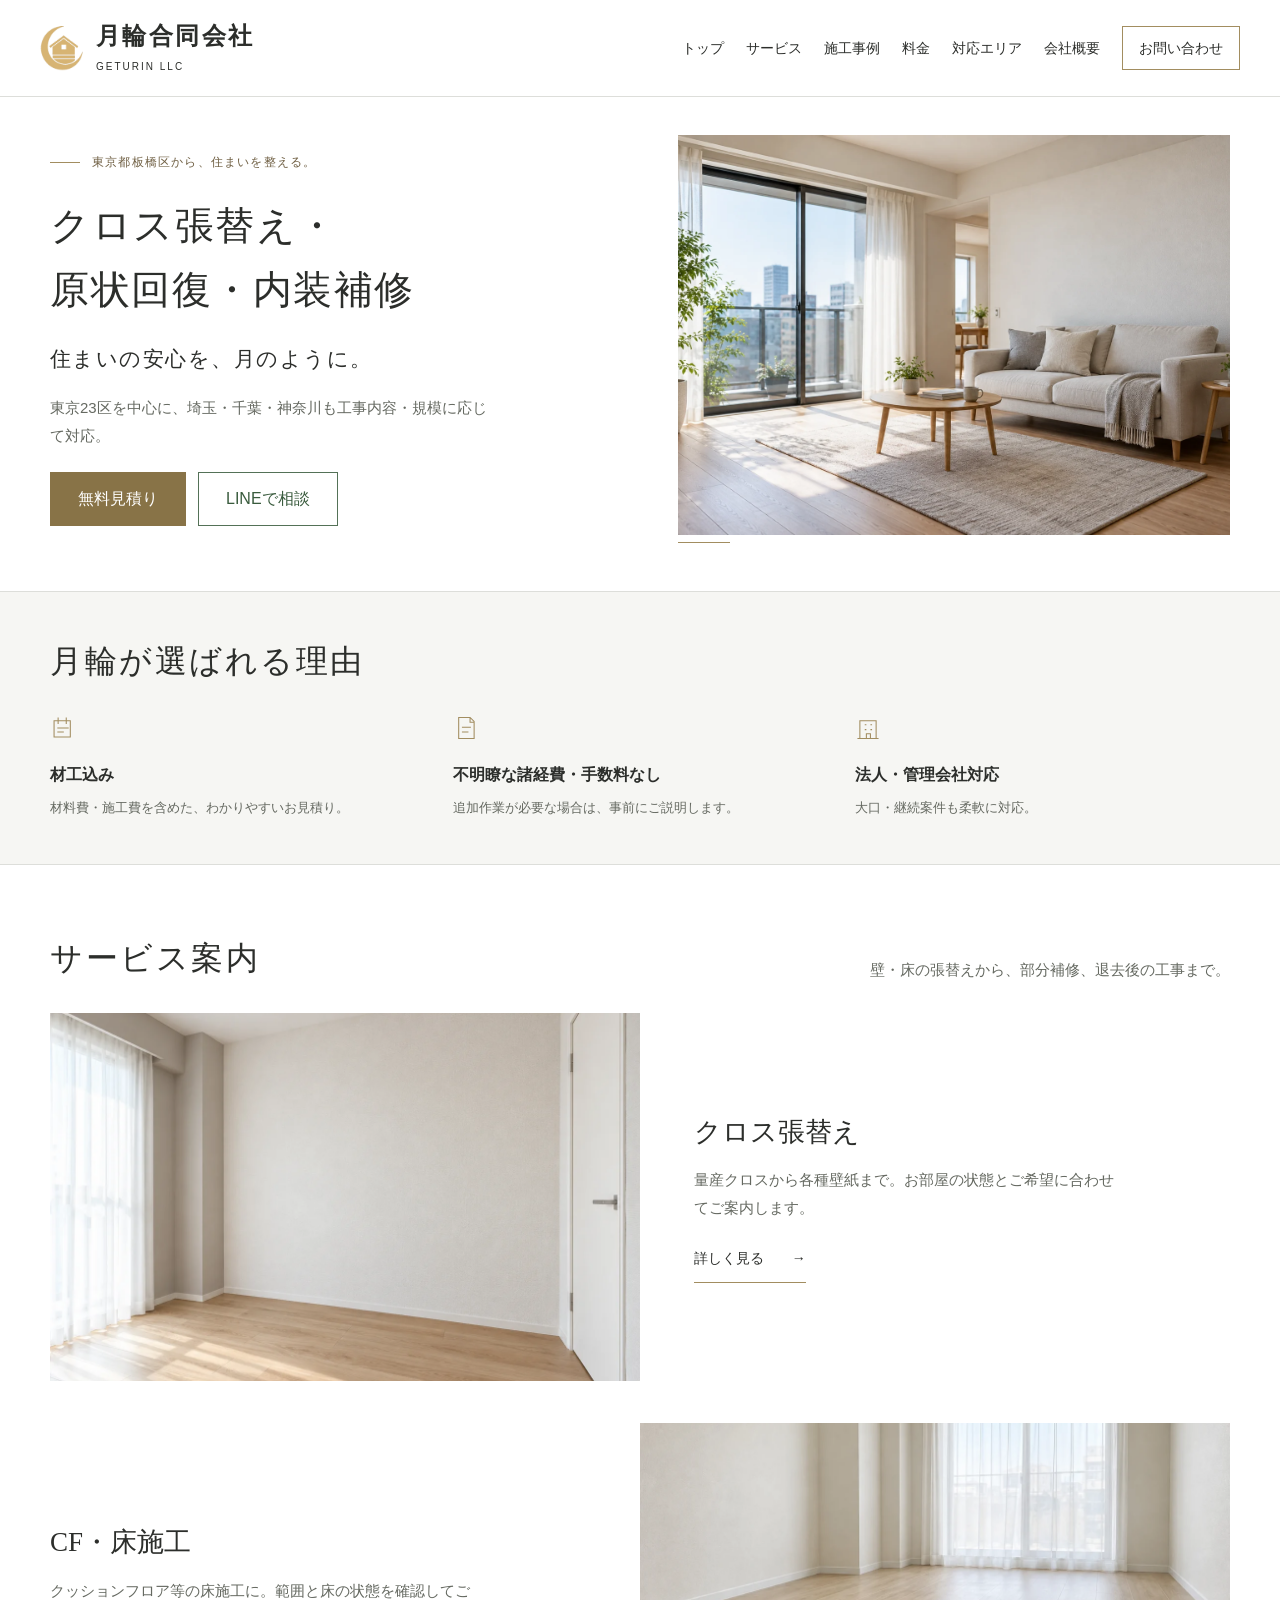
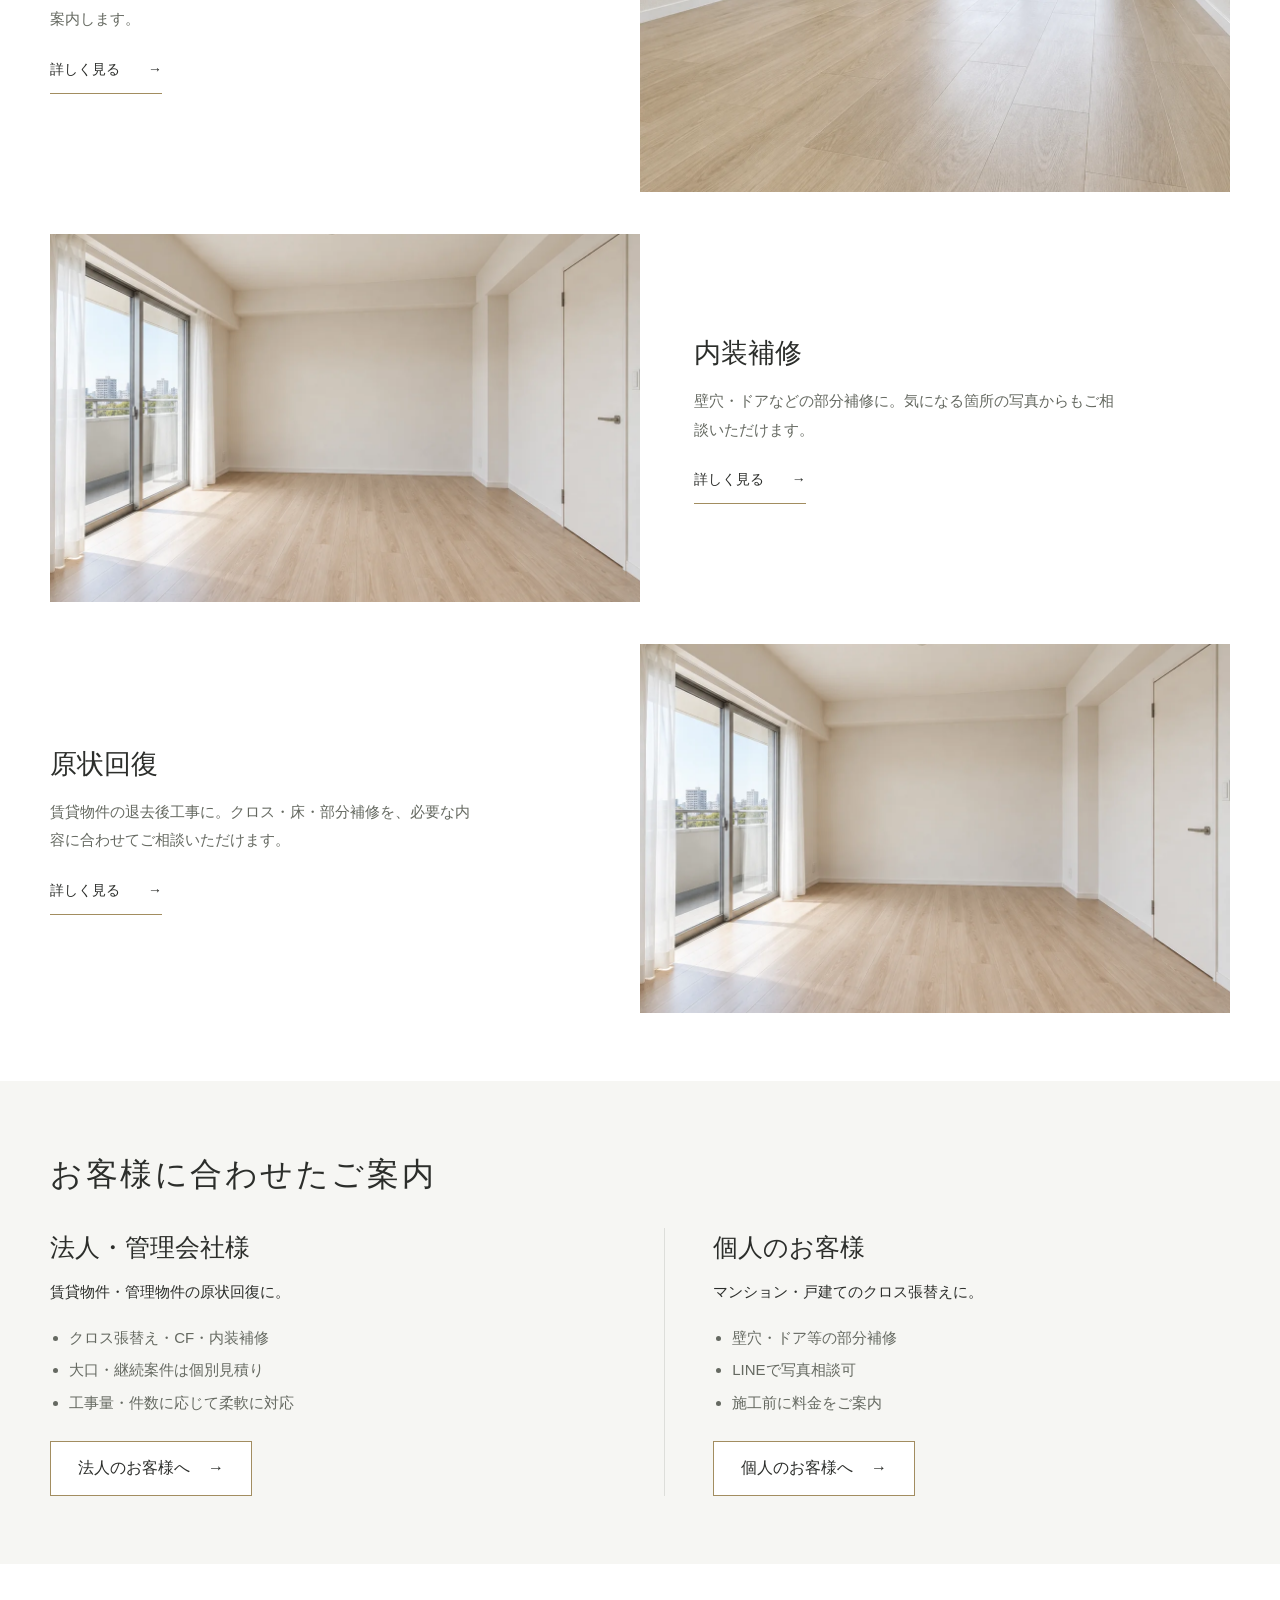
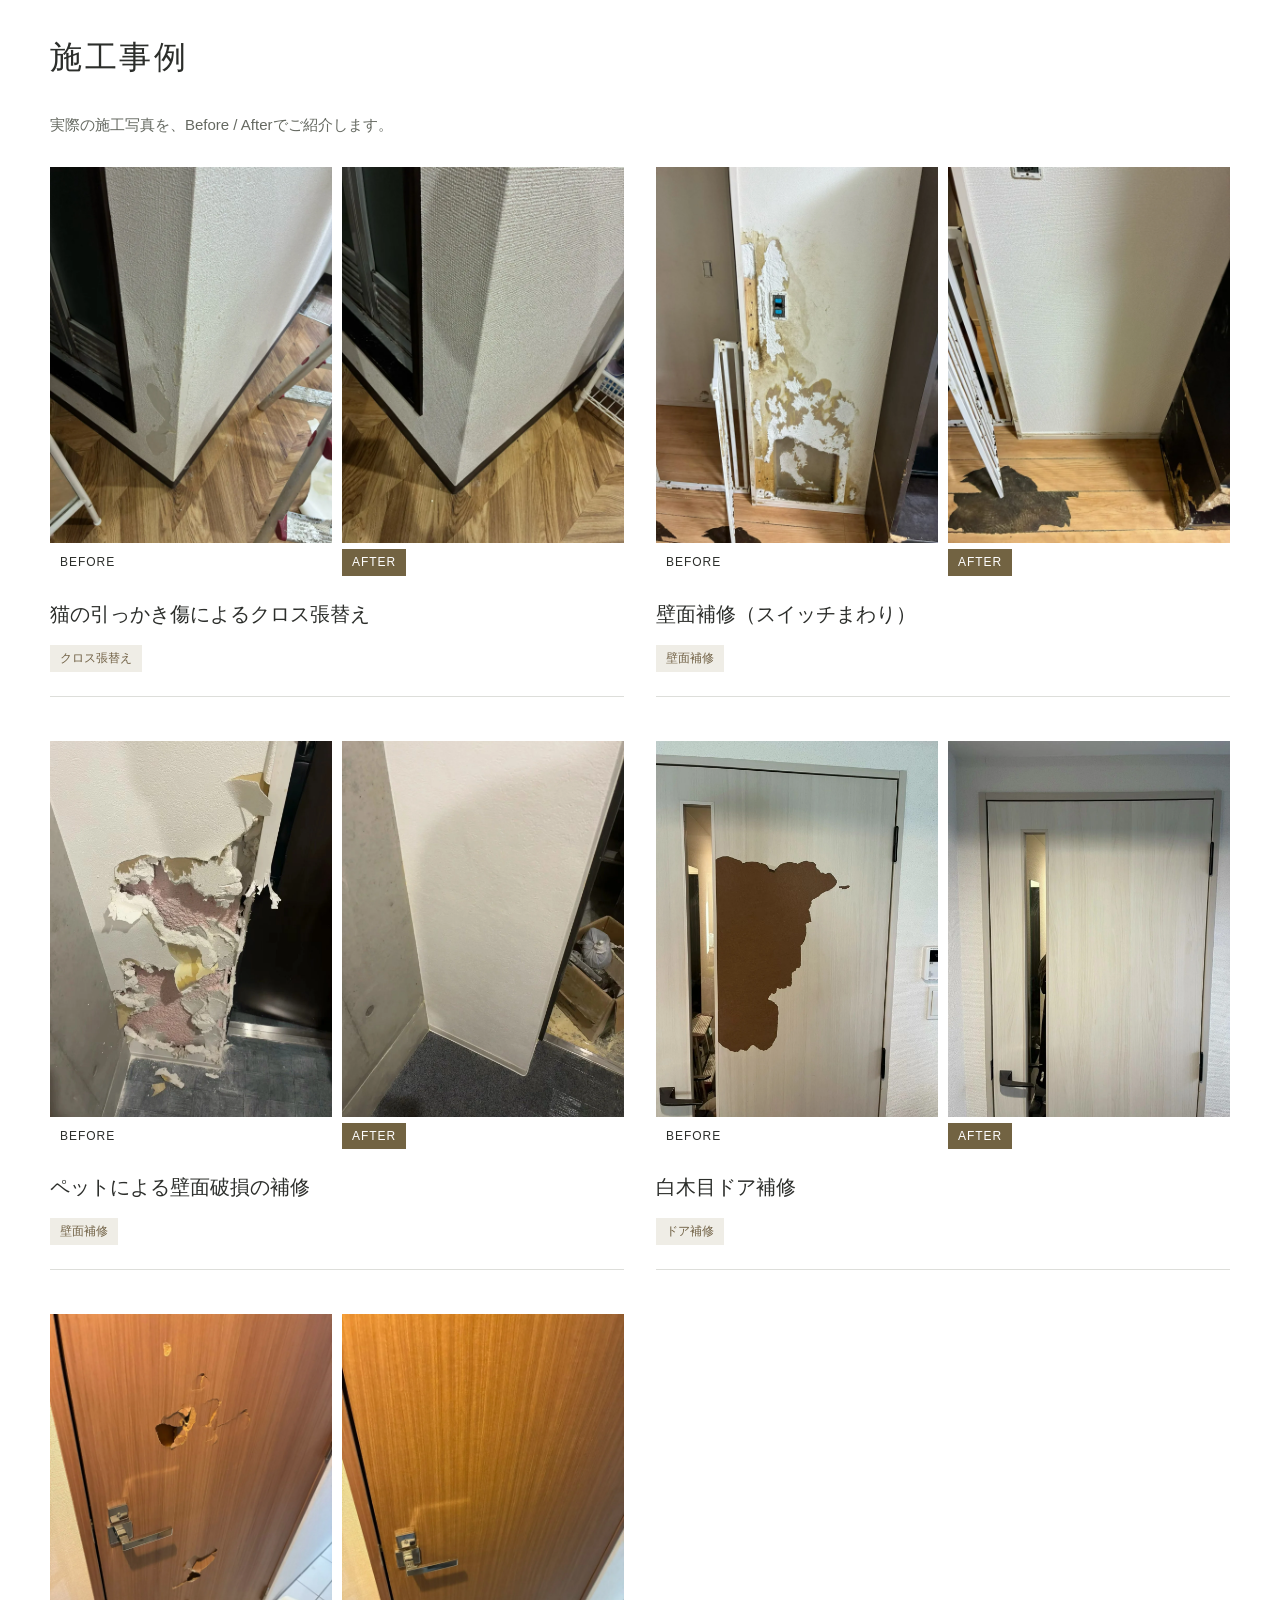
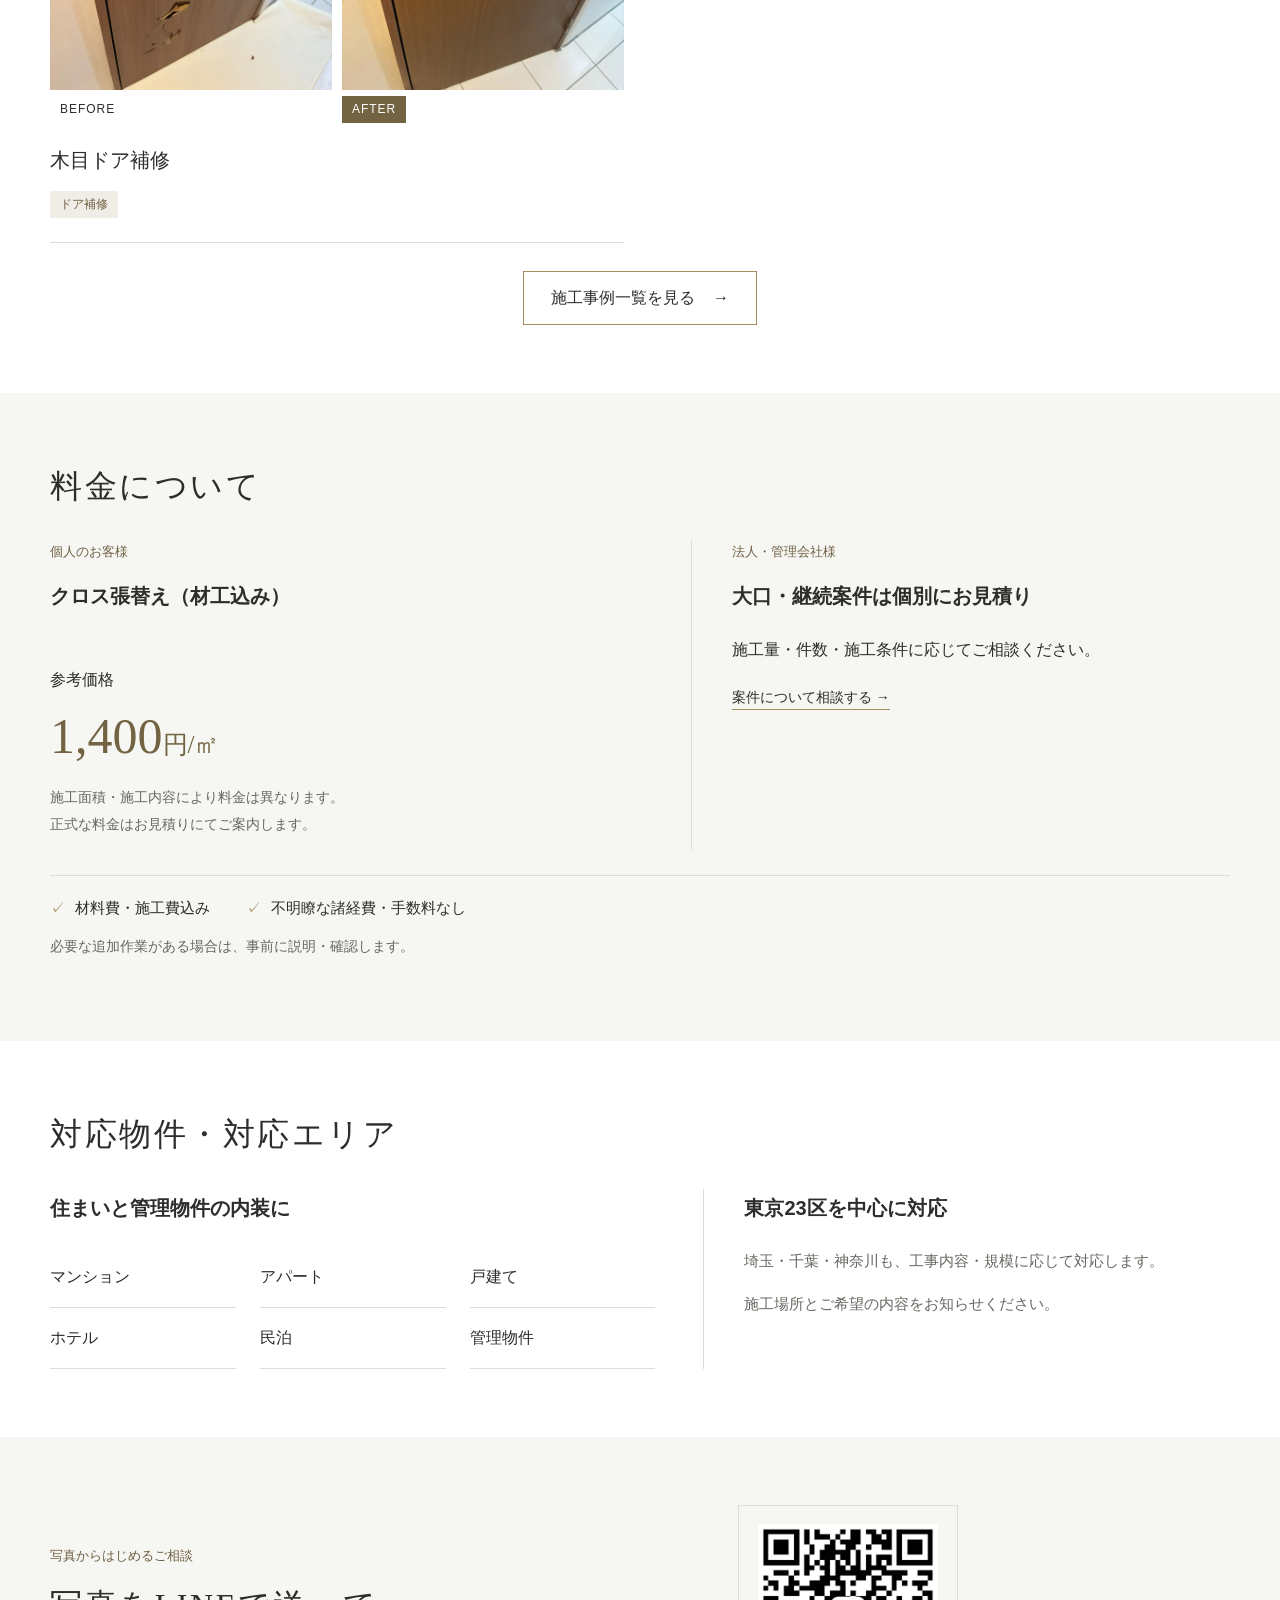
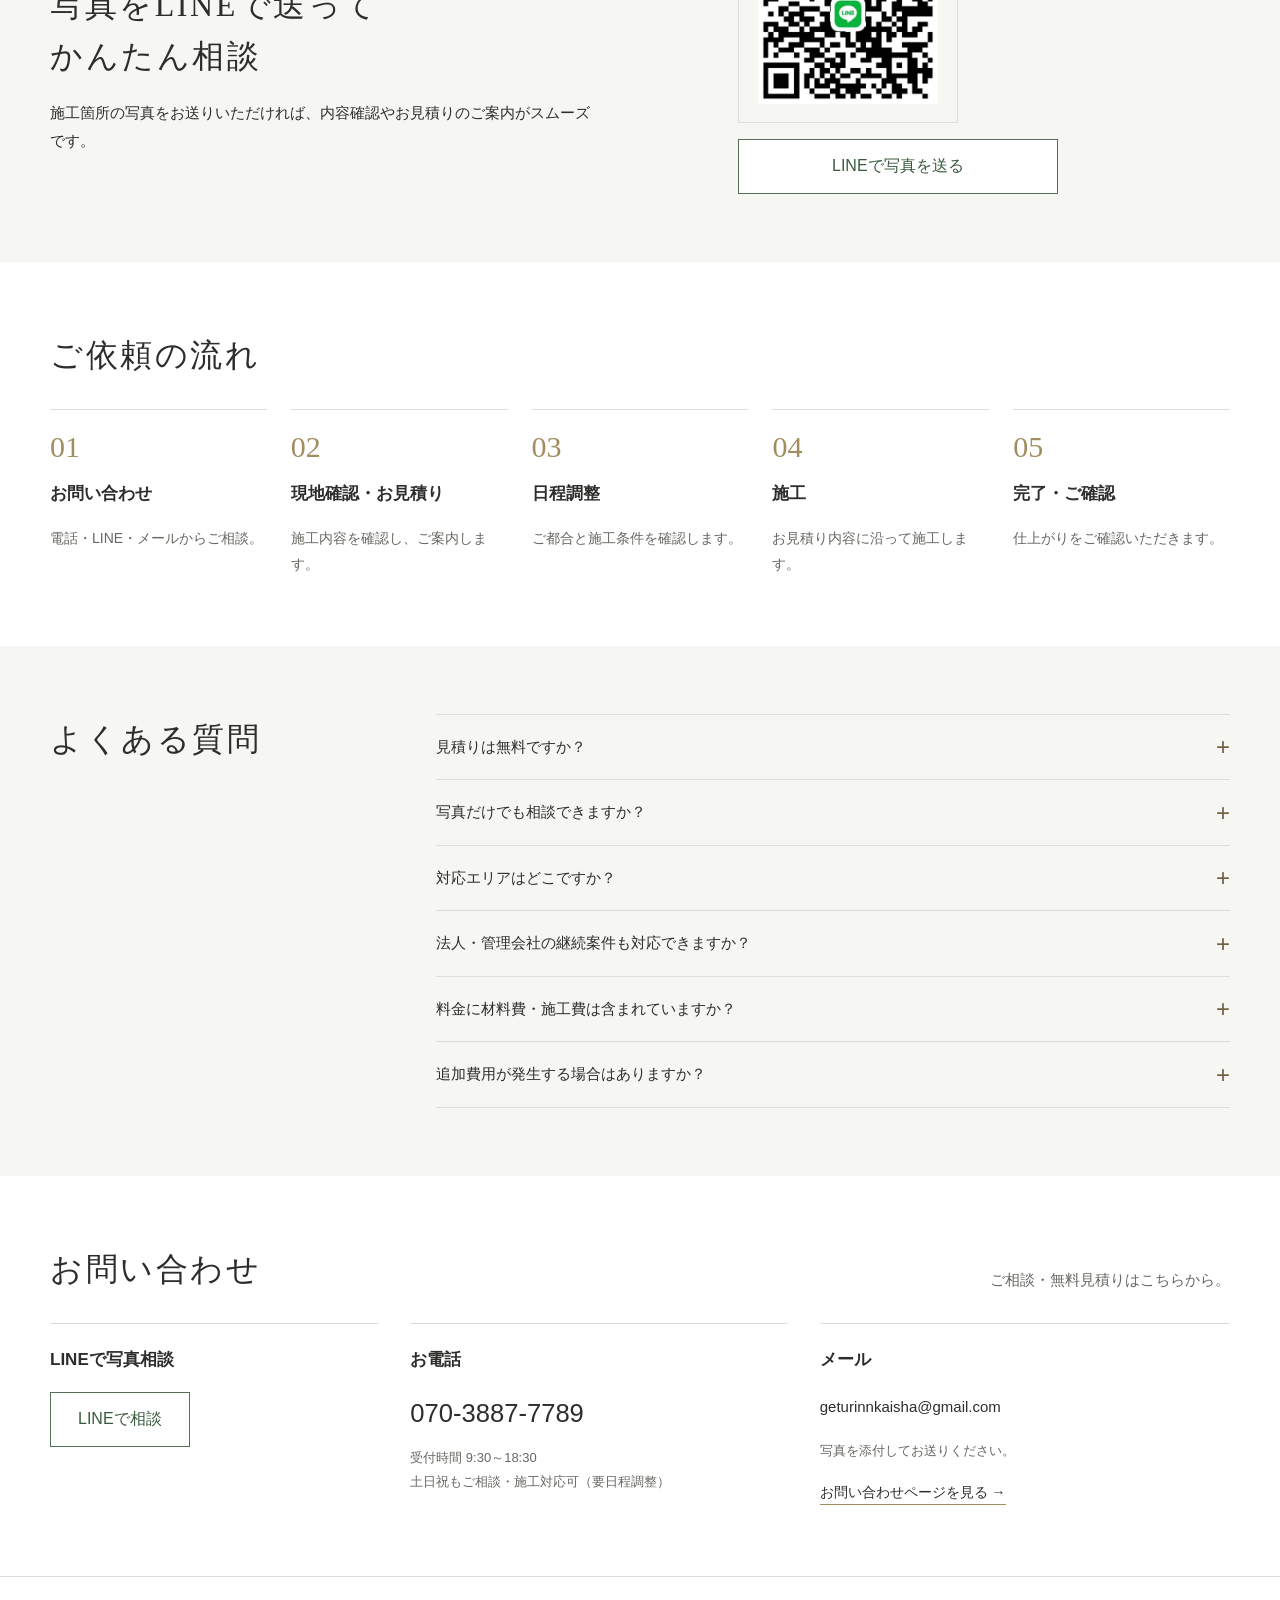
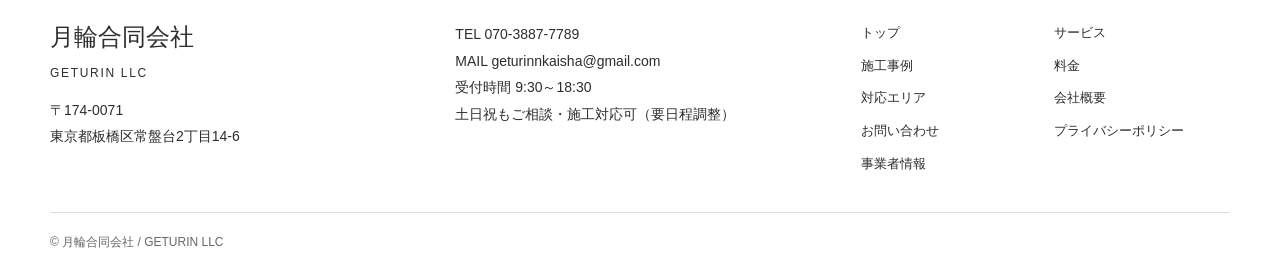
==== commit ae662dc1: "Refresh index.html assets and cache version" ====
--- a/index.html
+++ b/index.html
@@ -1,4 +1,4 @@
-<!doctype html><html lang="ja"><head><meta charset="utf-8"><meta name="viewport" content="width=device-width, initial-scale=1, viewport-fit=cover"><title>月輪合同会社｜クロス張替え・原状回復・内装補修｜東京都板橋区</title><meta name="description" content="東京都板橋区の月輪合同会社。クロス張替え、CF・床施工、内装補修、原状回復に対応。東京23区を中心に、埼玉・千葉・神奈川も工事内容に応じて対応します。"><link rel="canonical" href="https://geturinnkaisha-maker.github.io/tsukinowa-website/"><meta property="og:type" content="website"><meta property="og:locale" content="ja_JP"><meta property="og:site_name" content="月輪合同会社"><meta property="og:title" content="月輪合同会社｜クロス張替え・原状回復・内装補修｜東京都板橋区"><meta property="og:description" content="東京都板橋区の月輪合同会社。クロス張替え、CF・床施工、内装補修、原状回復に対応。東京23区を中心に、埼玉・千葉・神奈川も工事内容に応じて対応します。"><meta property="og:url" content="https://geturinnkaisha-maker.github.io/tsukinowa-website/"><meta name="robots" content="noindex, follow"><meta property="og:image" content="https://geturinnkaisha-maker.github.io/tsukinowa-website/assets/images/og-preview.jpg"><meta property="og:image:width" content="1200"><meta property="og:image:height" content="630"><meta property="og:image:alt" content="月輪合同会社 内装工事・原状回復のご案内"><meta name="twitter:card" content="summary_large_image"><link rel="icon" href="assets/images/favicon.svg" type="image/svg+xml"><link rel="stylesheet" href="assets/css/style.css"><script defer src="assets/js/data.js"></script><script defer src="assets/js/works-data.js"></script><script defer src="assets/js/works.js"></script><script defer src="assets/js/services-data.js"></script><script defer src="assets/js/services.js"></script><script defer src="assets/js/main.js"></script></head><body class="home"><a class="skip" href="#main">本文へ移動</a><header class="header"><a class="brand" href="index.html"><span class="logo-slot" aria-hidden="true"></span><span><strong>月輪合同会社</strong><small>GETURIN LLC</small><span class="brand-tag">住まいの安心を、月のように。</span></span></a><button class="menu-toggle" aria-controls="navigation" aria-expanded="false" aria-label="メニューを開く"><span></span><span></span><span></span></button><nav id="navigation" aria-label="メインメニュー"><a href="index.html">トップ</a><a href="index.html#services">サービス</a><a href="works.html">施工事例</a><a href="index.html#pricing">料金</a><a href="index.html#area">対応エリア</a><a href="company.html">会社概要</a><a href="contact.html" class="nav-contact">お問い合わせ</a></nav></header><main id="main">
+<!doctype html><html lang="ja"><head><meta charset="utf-8"><meta http-equiv="Cache-Control" content="no-cache, no-store, must-revalidate"><meta http-equiv="Pragma" content="no-cache"><meta http-equiv="Expires" content="0"><meta name="viewport" content="width=device-width, initial-scale=1, viewport-fit=cover"><title>月輪合同会社｜クロス張替え・原状回復・内装補修｜東京都板橋区</title><meta name="description" content="東京都板橋区の月輪合同会社。クロス張替え、CF・床施工、内装補修、原状回復に対応。東京23区を中心に、埼玉・千葉・神奈川も工事内容に応じて対応します。"><link rel="canonical" href="https://geturinnkaisha-maker.github.io/tsukinowa-website/"><meta property="og:type" content="website"><meta property="og:locale" content="ja_JP"><meta property="og:site_name" content="月輪合同会社"><meta property="og:title" content="月輪合同会社｜クロス張替え・原状回復・内装補修｜東京都板橋区"><meta property="og:description" content="東京都板橋区の月輪合同会社。クロス張替え、CF・床施工、内装補修、原状回復に対応。東京23区を中心に、埼玉・千葉・神奈川も工事内容に応じて対応します。"><meta property="og:url" content="https://geturinnkaisha-maker.github.io/tsukinowa-website/"><meta name="robots" content="noindex, follow"><meta property="og:image" content="https://geturinnkaisha-maker.github.io/tsukinowa-website/assets/images/og-preview.jpg"><meta property="og:image:width" content="1200"><meta property="og:image:height" content="630"><meta property="og:image:alt" content="月輪合同会社 内装工事・原状回復のご案内"><meta name="twitter:card" content="summary_large_image"><link rel="icon" href="assets/images/favicon.svg" type="image/svg+xml"><link rel="stylesheet" href="assets/css/style.css?v=20261009"><script defer src="assets/js/data.js?v=20261009"></script><script defer src="assets/js/works-data.js?v=20261009"></script><script defer src="assets/js/works.js?v=20261009"></script><script defer src="assets/js/services-data.js?v=20261009"></script><script defer src="assets/js/services.js?v=20261009"></script><script defer src="assets/js/main.js?v=20261009"></script></head><body class="home"><a class="skip" href="#main">本文へ移動</a><header class="header"><a class="brand" href="index.html"><span class="logo-slot" aria-hidden="true"></span><span><strong>月輪合同会社</strong><small>GETURIN LLC</small><span class="brand-tag">住まいの安心を、月のように。</span></span></a><button class="menu-toggle" aria-controls="navigation" aria-expanded="false" aria-label="メニューを開く"><span></span><span></span><span></span></button><nav id="navigation" aria-label="メインメニュー"><a href="index.html">トップ</a><a href="index.html#services">サービス</a><a href="works.html">施工事例</a><a href="index.html#pricing">料金</a><a href="index.html#area">対応エリア</a><a href="company.html">会社概要</a><a href="contact.html" class="nav-contact">お問い合わせ</a></nav></header><main id="main">
 <section class="hero wrap">
   <div class="hero-copy">
     <p class="eyebrow">東京都板橋区から、住まいを整える。</p>
@@ -26,7 +26,7 @@
 <section class="section wrap" id="works">
   <div class="section-header"><div><h2>施工事例</h2></div></div>
   <p class="section-intro">実際の施工写真を、Before / Afterでご紹介します。</p>
-  <div class="works-grid" data-works data-work-limit="4" data-work-preview></div>
+  <div class="works-grid" data-works data-work-limit="5" data-work-preview></div>
   <noscript><p>施工事例を見るには JavaScript を有効にしてください。</p></noscript>
   <div class="section-action"><a class="button" href="works.html">施工事例一覧を見る<span aria-hidden="true"> →</span></a></div>
 </section>
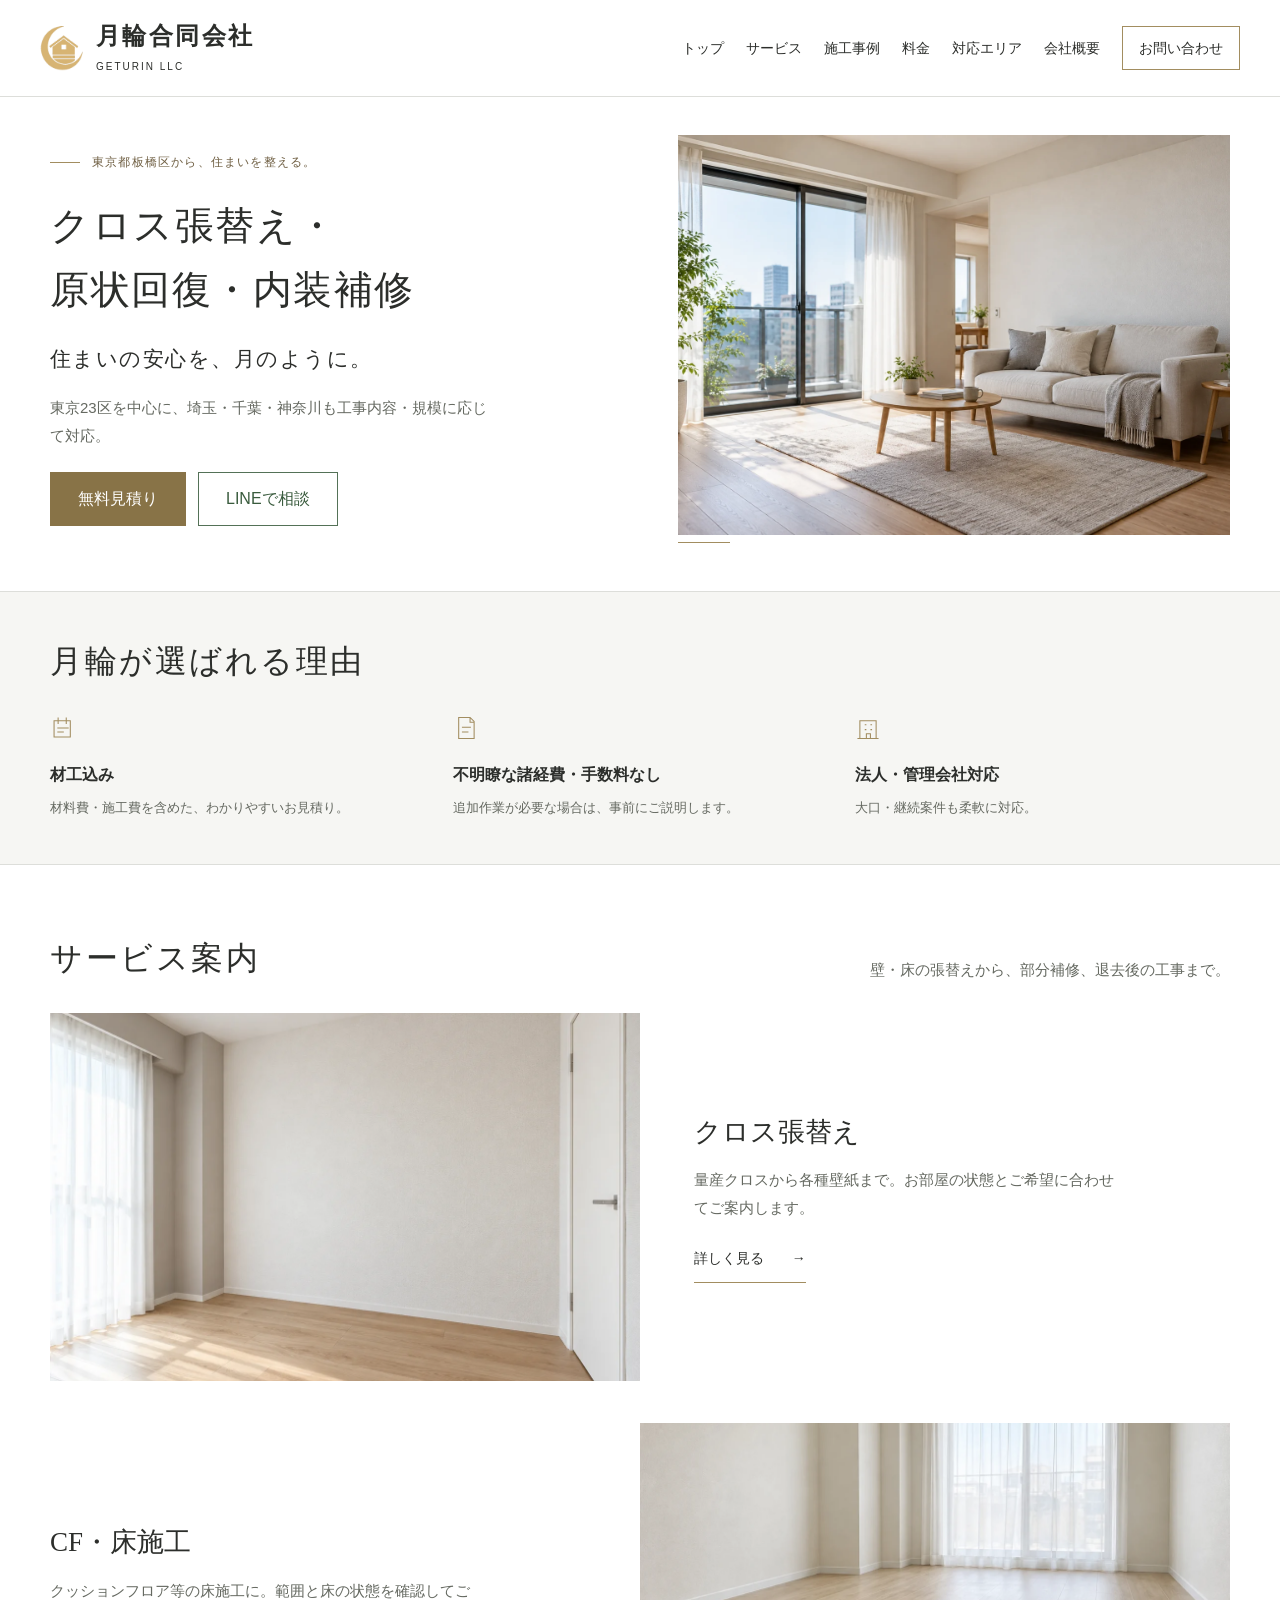
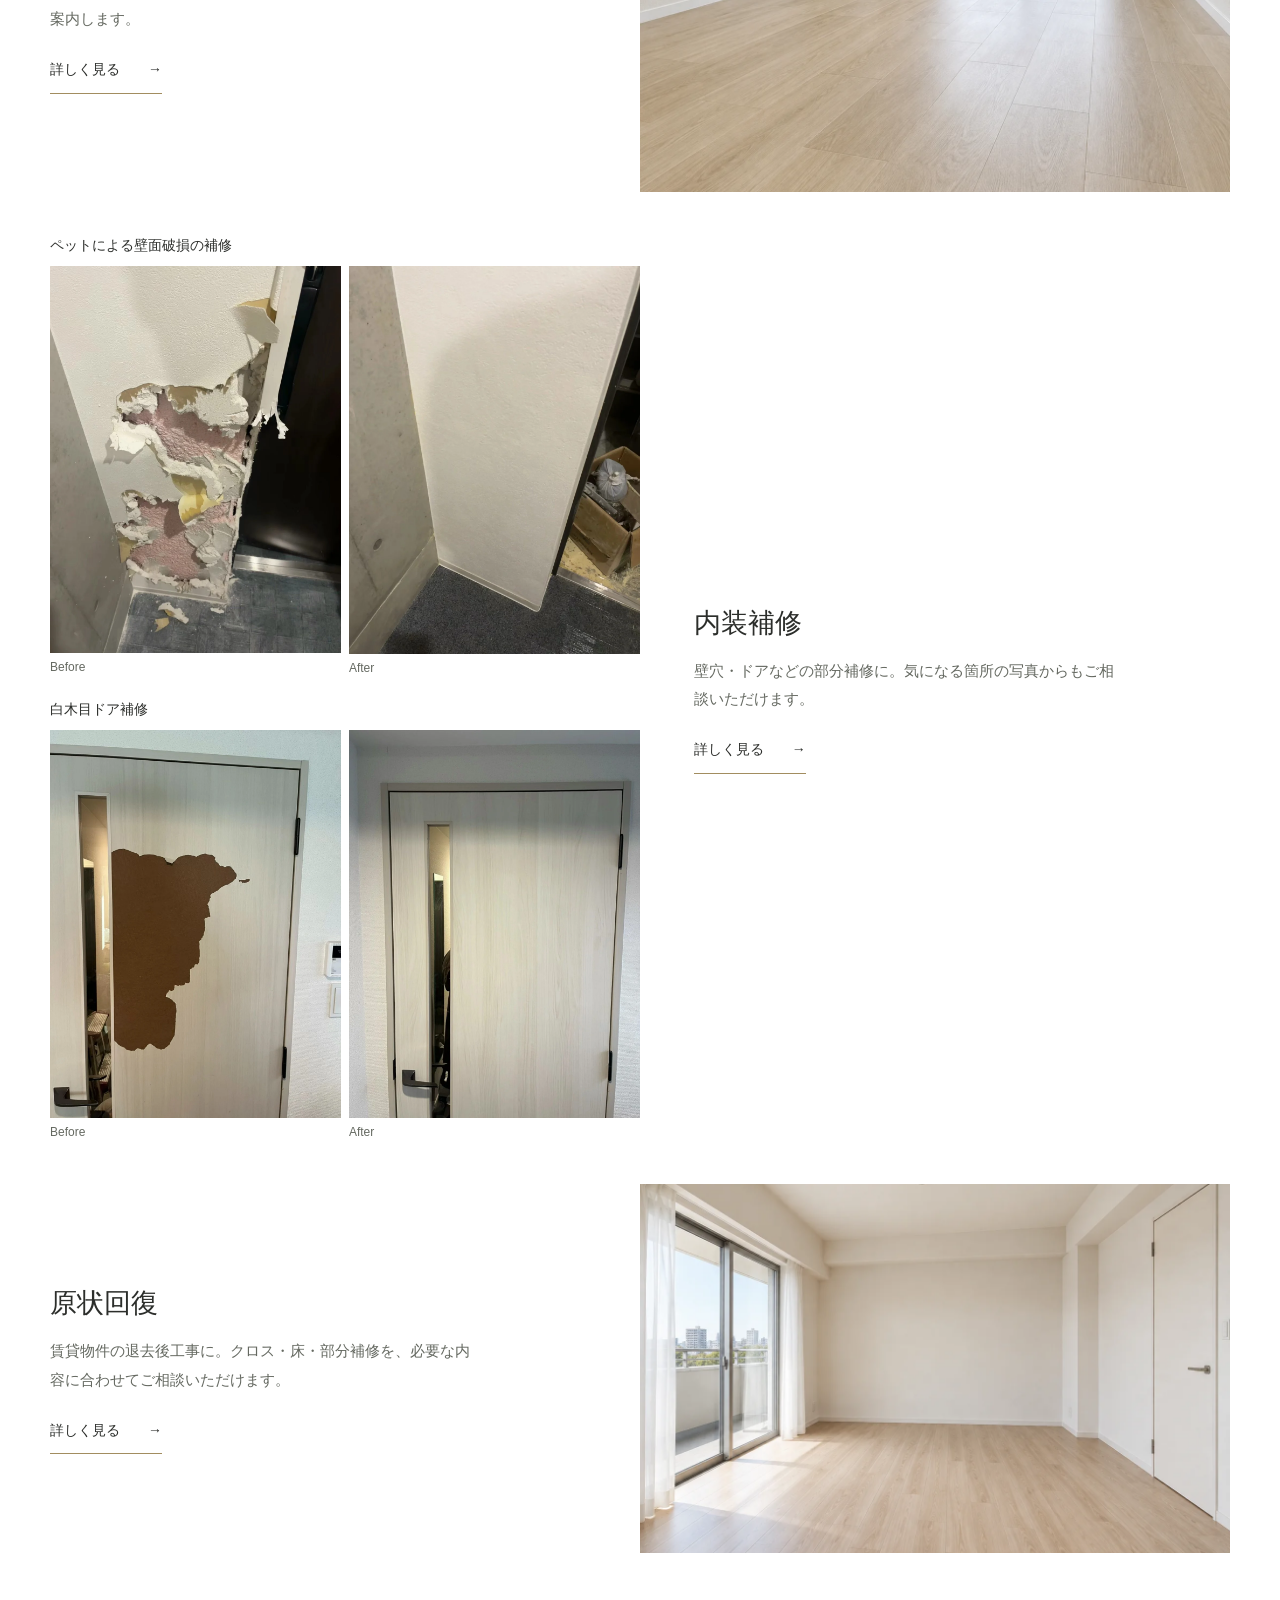
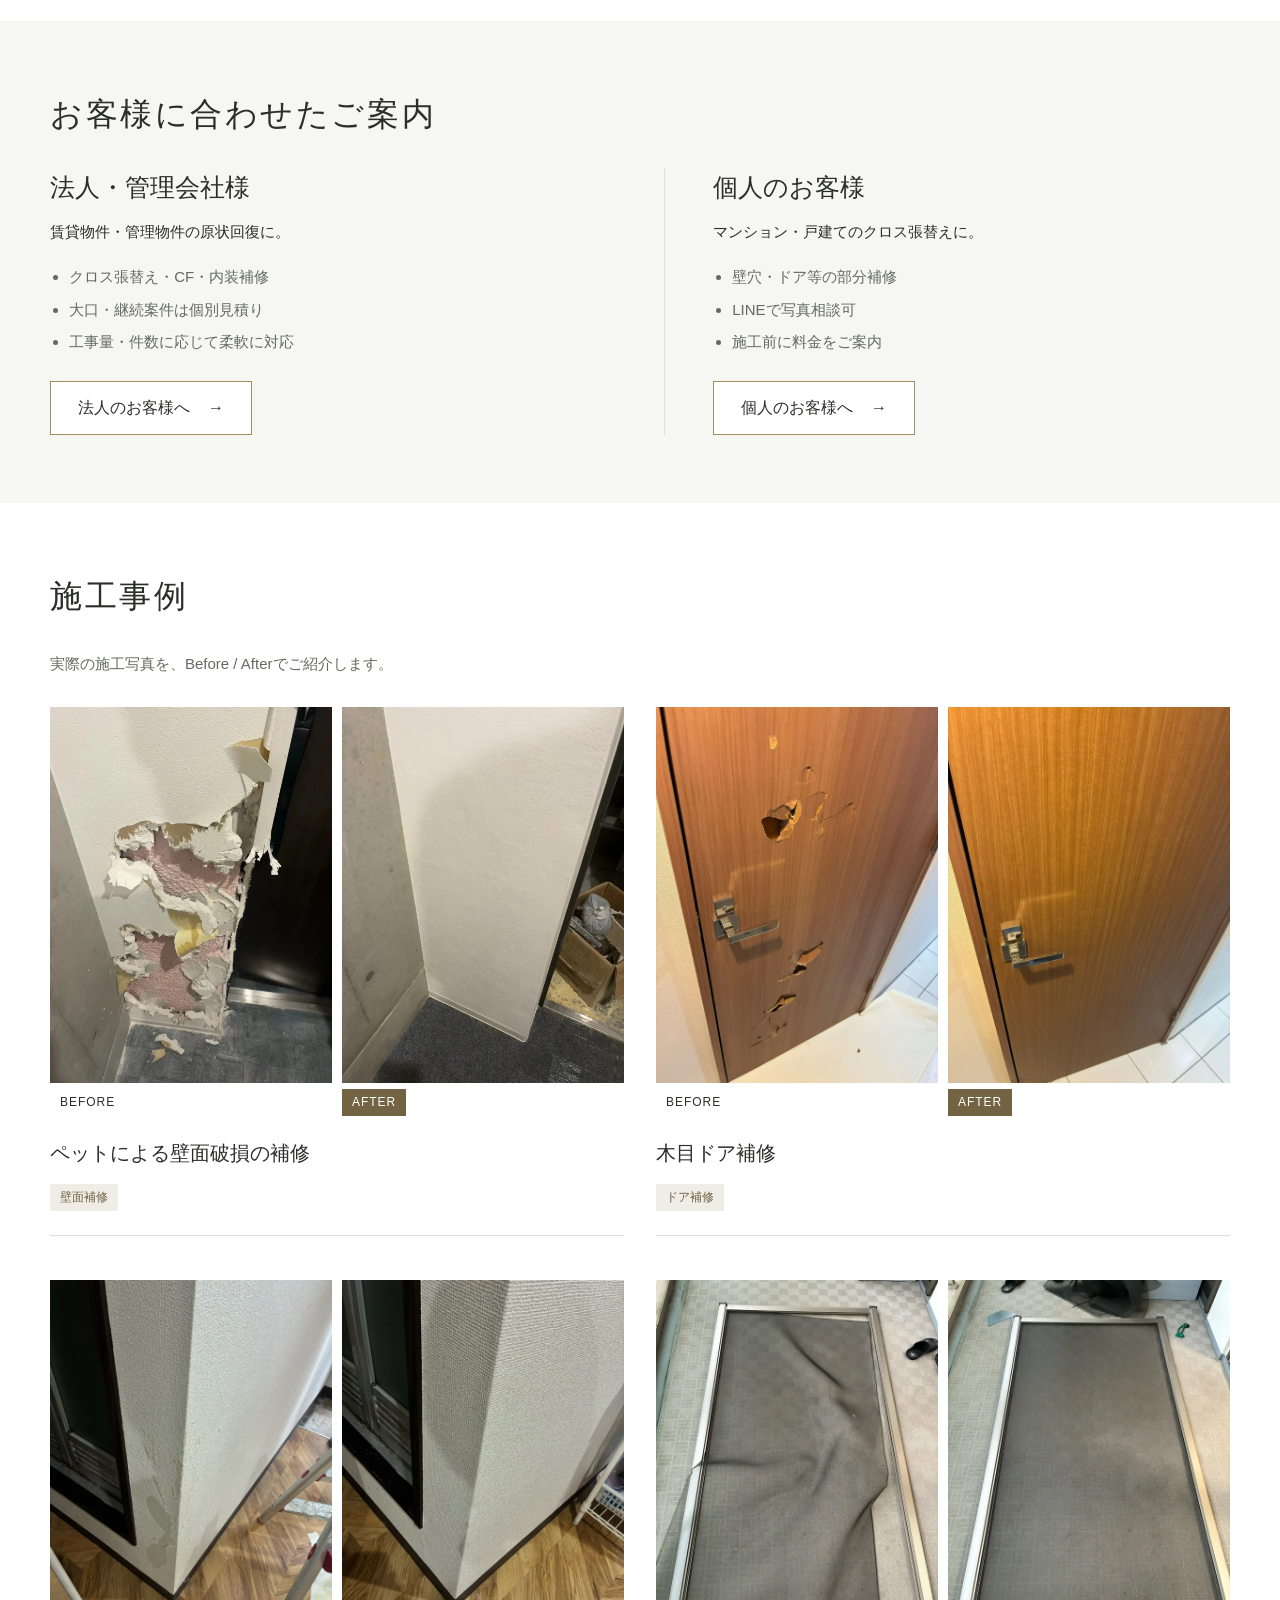
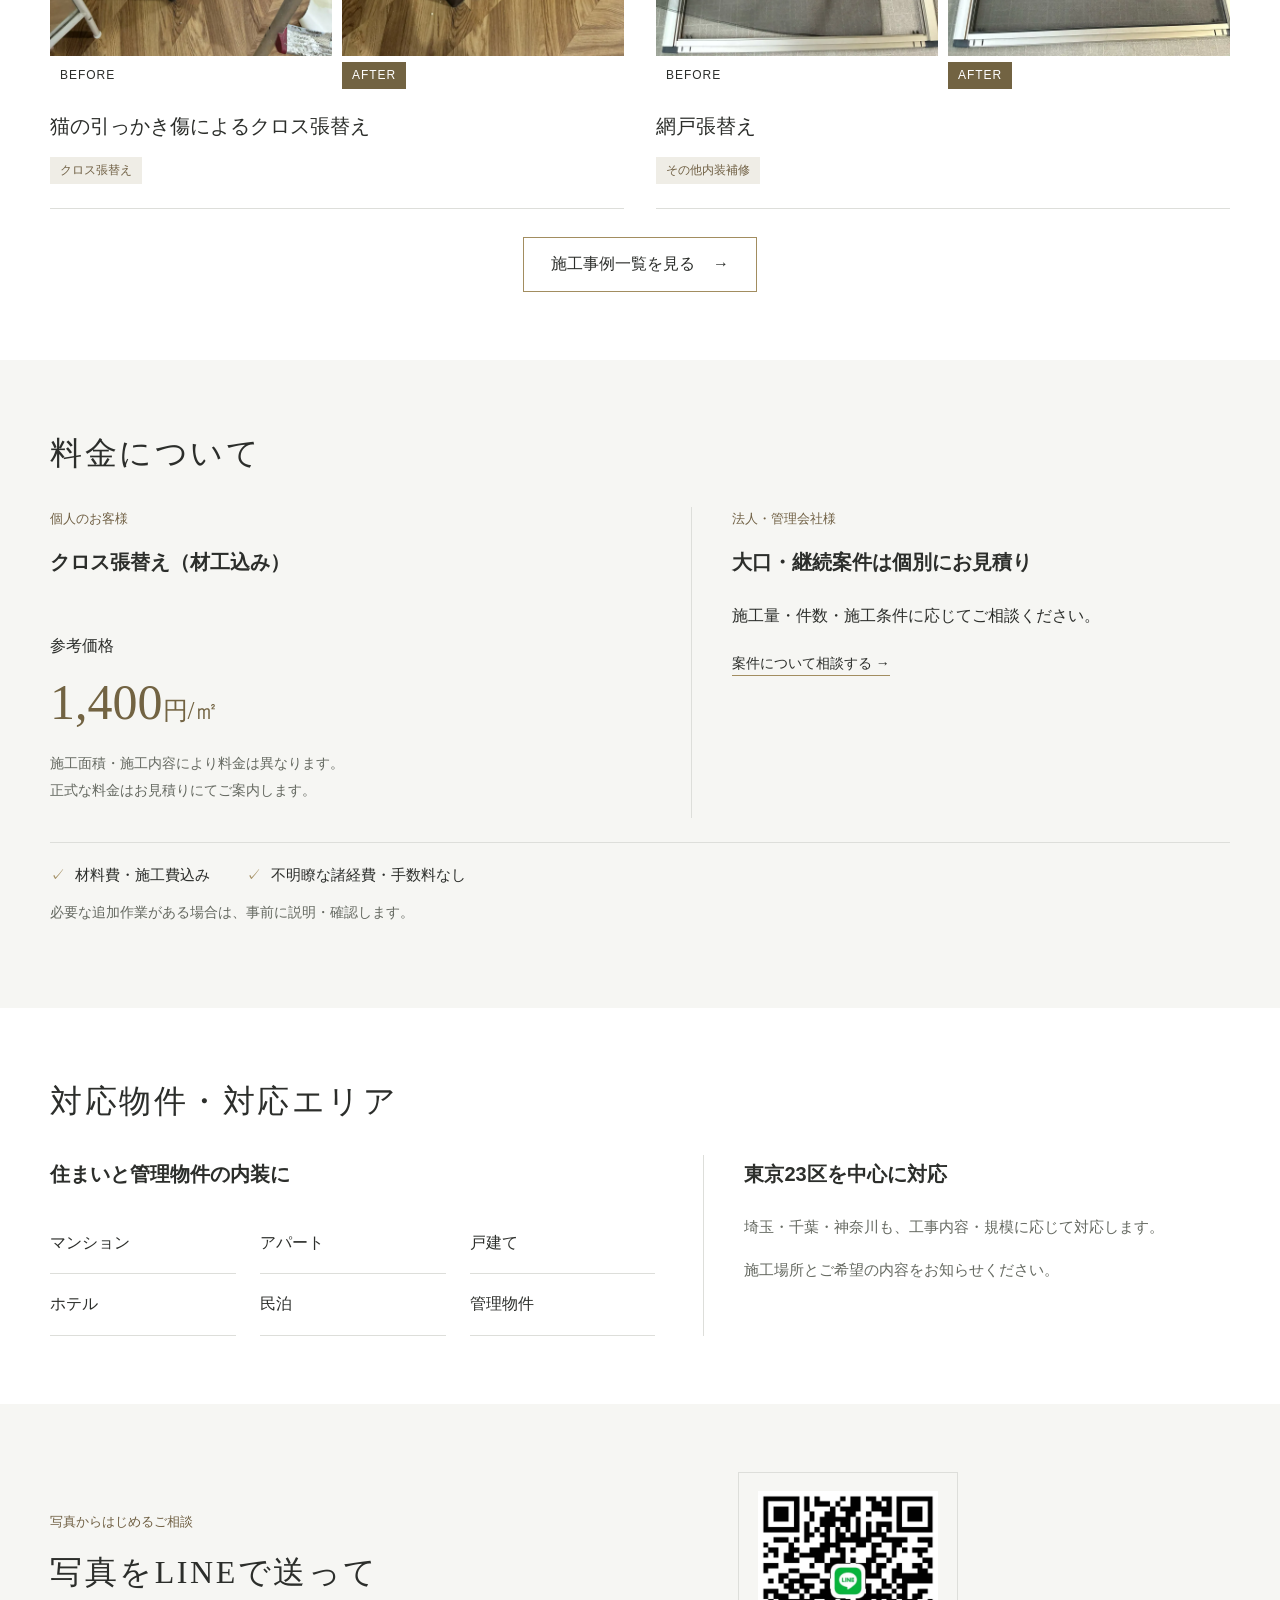
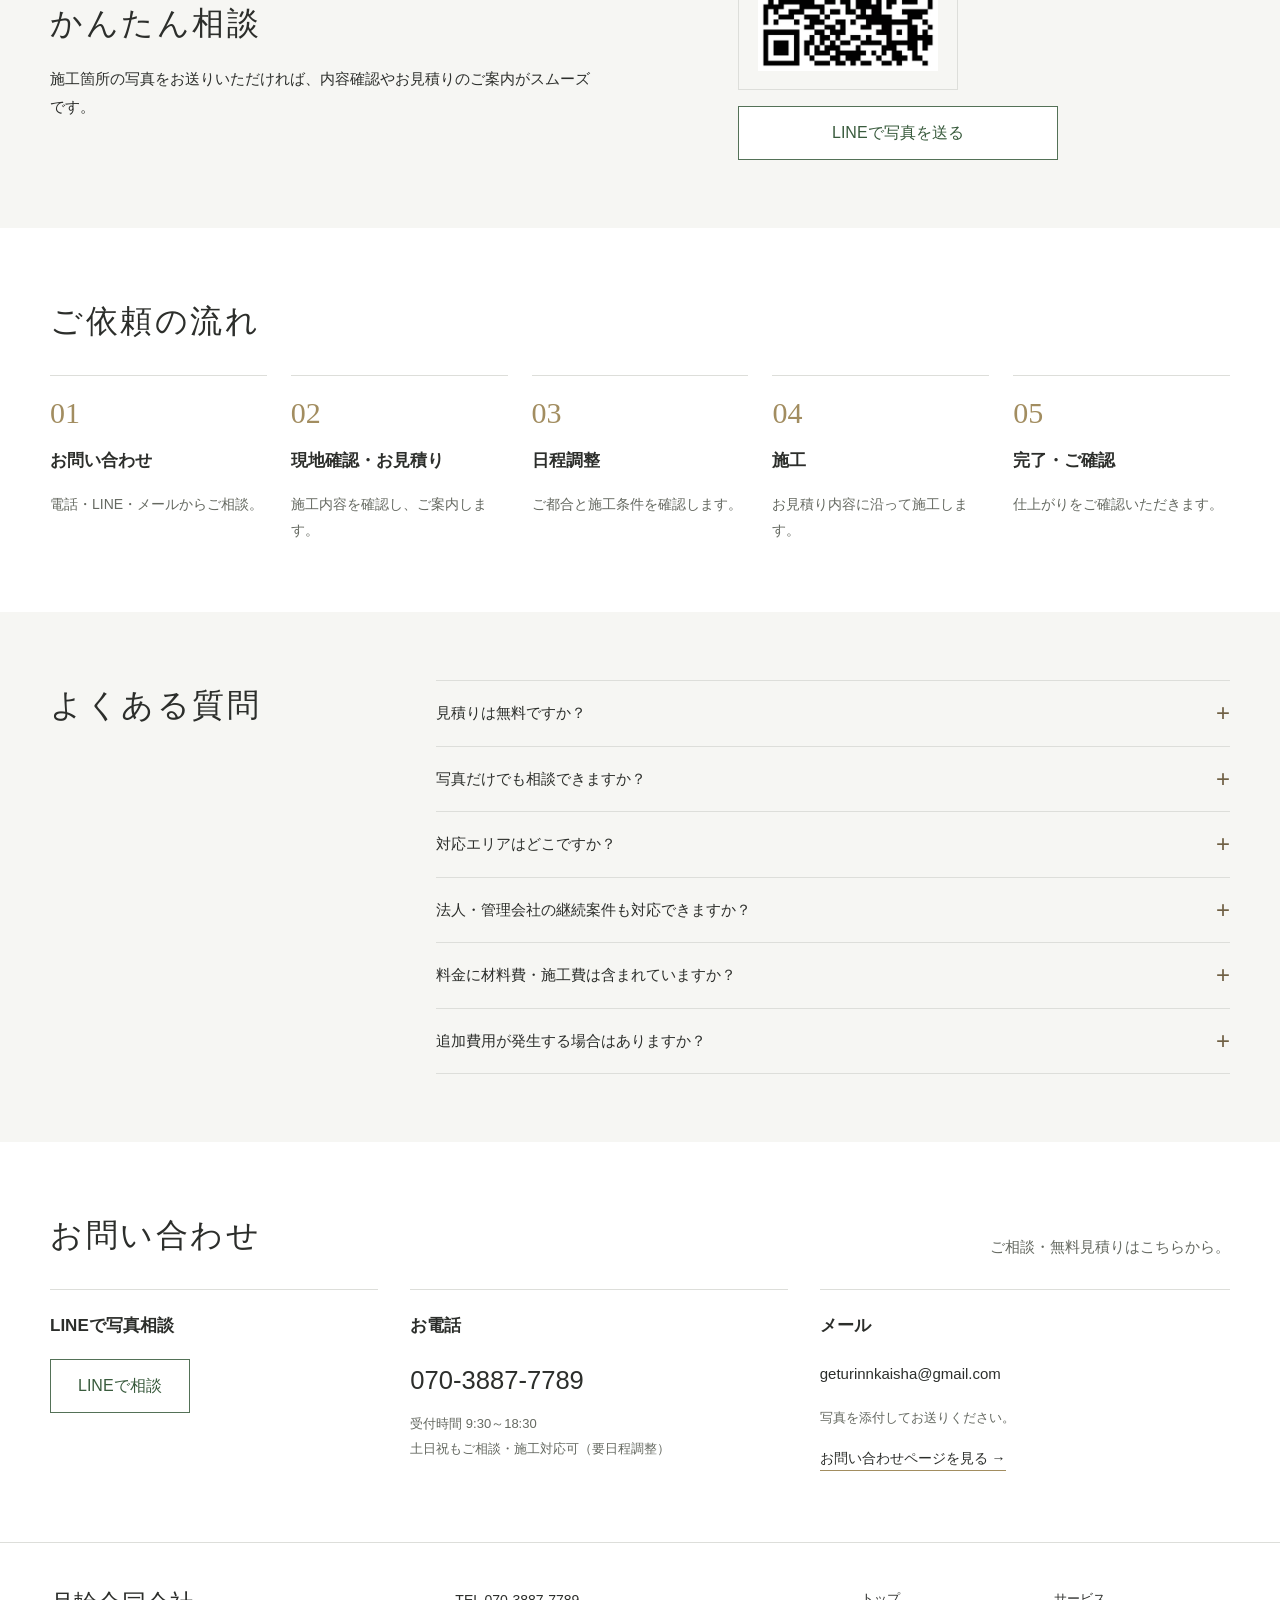
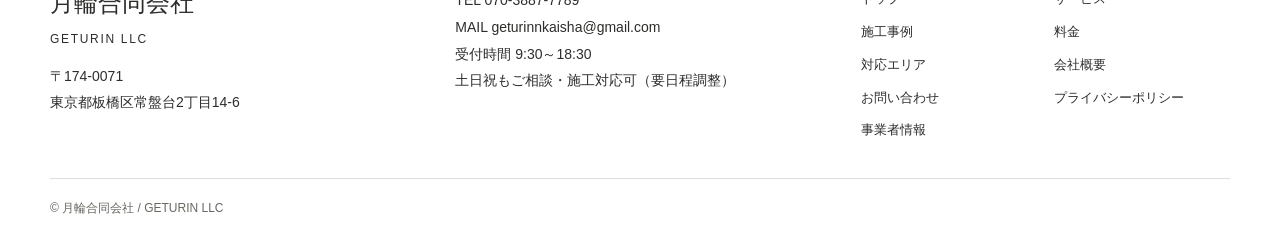
==== commit 5559aa95: "Use real repair photo pairs and order four homepage examples" ====
--- a/index.html
+++ b/index.html
@@ -1,4 +1,4 @@
-<!doctype html><html lang="ja"><head><meta charset="utf-8"><meta http-equiv="Cache-Control" content="no-cache, no-store, must-revalidate"><meta http-equiv="Pragma" content="no-cache"><meta http-equiv="Expires" content="0"><meta name="viewport" content="width=device-width, initial-scale=1, viewport-fit=cover"><title>月輪合同会社｜クロス張替え・原状回復・内装補修｜東京都板橋区</title><meta name="description" content="東京都板橋区の月輪合同会社。クロス張替え、CF・床施工、内装補修、原状回復に対応。東京23区を中心に、埼玉・千葉・神奈川も工事内容に応じて対応します。"><link rel="canonical" href="https://geturinnkaisha-maker.github.io/tsukinowa-website/"><meta property="og:type" content="website"><meta property="og:locale" content="ja_JP"><meta property="og:site_name" content="月輪合同会社"><meta property="og:title" content="月輪合同会社｜クロス張替え・原状回復・内装補修｜東京都板橋区"><meta property="og:description" content="東京都板橋区の月輪合同会社。クロス張替え、CF・床施工、内装補修、原状回復に対応。東京23区を中心に、埼玉・千葉・神奈川も工事内容に応じて対応します。"><meta property="og:url" content="https://geturinnkaisha-maker.github.io/tsukinowa-website/"><meta name="robots" content="noindex, follow"><meta property="og:image" content="https://geturinnkaisha-maker.github.io/tsukinowa-website/assets/images/og-preview.jpg"><meta property="og:image:width" content="1200"><meta property="og:image:height" content="630"><meta property="og:image:alt" content="月輪合同会社 内装工事・原状回復のご案内"><meta name="twitter:card" content="summary_large_image"><link rel="icon" href="assets/images/favicon.svg" type="image/svg+xml"><link rel="stylesheet" href="assets/css/style.css?v=20261009"><script defer src="assets/js/data.js?v=20261009"></script><script defer src="assets/js/works-data.js?v=20261009"></script><script defer src="assets/js/works.js?v=20261009"></script><script defer src="assets/js/services-data.js?v=20261009"></script><script defer src="assets/js/services.js?v=20261009"></script><script defer src="assets/js/main.js?v=20261009"></script></head><body class="home"><a class="skip" href="#main">本文へ移動</a><header class="header"><a class="brand" href="index.html"><span class="logo-slot" aria-hidden="true"></span><span><strong>月輪合同会社</strong><small>GETURIN LLC</small><span class="brand-tag">住まいの安心を、月のように。</span></span></a><button class="menu-toggle" aria-controls="navigation" aria-expanded="false" aria-label="メニューを開く"><span></span><span></span><span></span></button><nav id="navigation" aria-label="メインメニュー"><a href="index.html">トップ</a><a href="index.html#services">サービス</a><a href="works.html">施工事例</a><a href="index.html#pricing">料金</a><a href="index.html#area">対応エリア</a><a href="company.html">会社概要</a><a href="contact.html" class="nav-contact">お問い合わせ</a></nav></header><main id="main">
+<!doctype html><html lang="ja"><head><meta charset="utf-8"><meta http-equiv="Cache-Control" content="no-cache, no-store, must-revalidate"><meta http-equiv="Pragma" content="no-cache"><meta http-equiv="Expires" content="0"><meta name="viewport" content="width=device-width, initial-scale=1, viewport-fit=cover"><title>月輪合同会社｜クロス張替え・原状回復・内装補修｜東京都板橋区</title><meta name="description" content="東京都板橋区の月輪合同会社。クロス張替え、CF・床施工、内装補修、原状回復に対応。東京23区を中心に、埼玉・千葉・神奈川も工事内容に応じて対応します。"><link rel="canonical" href="https://geturinnkaisha-maker.github.io/tsukinowa-website/"><meta property="og:type" content="website"><meta property="og:locale" content="ja_JP"><meta property="og:site_name" content="月輪合同会社"><meta property="og:title" content="月輪合同会社｜クロス張替え・原状回復・内装補修｜東京都板橋区"><meta property="og:description" content="東京都板橋区の月輪合同会社。クロス張替え、CF・床施工、内装補修、原状回復に対応。東京23区を中心に、埼玉・千葉・神奈川も工事内容に応じて対応します。"><meta property="og:url" content="https://geturinnkaisha-maker.github.io/tsukinowa-website/"><meta name="robots" content="noindex, follow"><meta property="og:image" content="https://geturinnkaisha-maker.github.io/tsukinowa-website/assets/images/og-preview.jpg"><meta property="og:image:width" content="1200"><meta property="og:image:height" content="630"><meta property="og:image:alt" content="月輪合同会社 内装工事・原状回復のご案内"><meta name="twitter:card" content="summary_large_image"><link rel="icon" href="assets/images/favicon.svg" type="image/svg+xml"><link rel="stylesheet" href="assets/css/style.css?v=20261009-2"><script defer src="assets/js/data.js?v=20261009-2"></script><script defer src="assets/js/works-data.js?v=20261009-2"></script><script defer src="assets/js/works.js?v=20261009-2"></script><script defer src="assets/js/services-data.js?v=20261009-2"></script><script defer src="assets/js/services.js?v=20261009-2"></script><script defer src="assets/js/main.js?v=20261009-2"></script></head><body class="home"><a class="skip" href="#main">本文へ移動</a><header class="header"><a class="brand" href="index.html"><span class="logo-slot" aria-hidden="true"></span><span><strong>月輪合同会社</strong><small>GETURIN LLC</small><span class="brand-tag">住まいの安心を、月のように。</span></span></a><button class="menu-toggle" aria-controls="navigation" aria-expanded="false" aria-label="メニューを開く"><span></span><span></span><span></span></button><nav id="navigation" aria-label="メインメニュー"><a href="index.html">トップ</a><a href="index.html#services">サービス</a><a href="works.html">施工事例</a><a href="index.html#pricing">料金</a><a href="index.html#area">対応エリア</a><a href="company.html">会社概要</a><a href="contact.html" class="nav-contact">お問い合わせ</a></nav></header><main id="main">
 <section class="hero wrap">
   <div class="hero-copy">
     <p class="eyebrow">東京都板橋区から、住まいを整える。</p>
@@ -26,7 +26,7 @@
 <section class="section wrap" id="works">
   <div class="section-header"><div><h2>施工事例</h2></div></div>
   <p class="section-intro">実際の施工写真を、Before / Afterでご紹介します。</p>
-  <div class="works-grid" data-works data-work-limit="5" data-work-preview></div>
+  <div class="works-grid" data-works data-work-limit="4" data-work-preview></div>
   <noscript><p>施工事例を見るには JavaScript を有効にしてください。</p></noscript>
   <div class="section-action"><a class="button" href="works.html">施工事例一覧を見る<span aria-hidden="true"> →</span></a></div>
 </section>
--- a/assets/css/style.css
+++ b/assets/css/style.css
@@ -320,3 +320,12 @@
 .contact-page .contact-methods .phone{margin:6px 0 12px}
 .contact-page .line-qr{min-height:120px}
 @media(max-width:950px){.contact-page .line-qr{min-height:48px;padding:12px}}
+
+/* Repair service: two real cases, with full photos and labels below each image. */
+.service-repair-examples{display:grid;gap:20px;min-width:0}
+.service-repair-example{min-width:0}
+.service-repair-example h4{font-size:14px;font-weight:500;line-height:1.7;margin:0 0 8px}
+.service-repair-pair{display:grid;grid-template-columns:repeat(2,minmax(0,1fr));gap:8px;align-items:start}
+.service-repair-pair figure{min-width:0}
+.service-row .service-repair-pair img{width:100%;height:auto;aspect-ratio:auto;object-fit:contain}
+.service-repair-pair figcaption{position:static;margin-top:4px;font-size:12px}
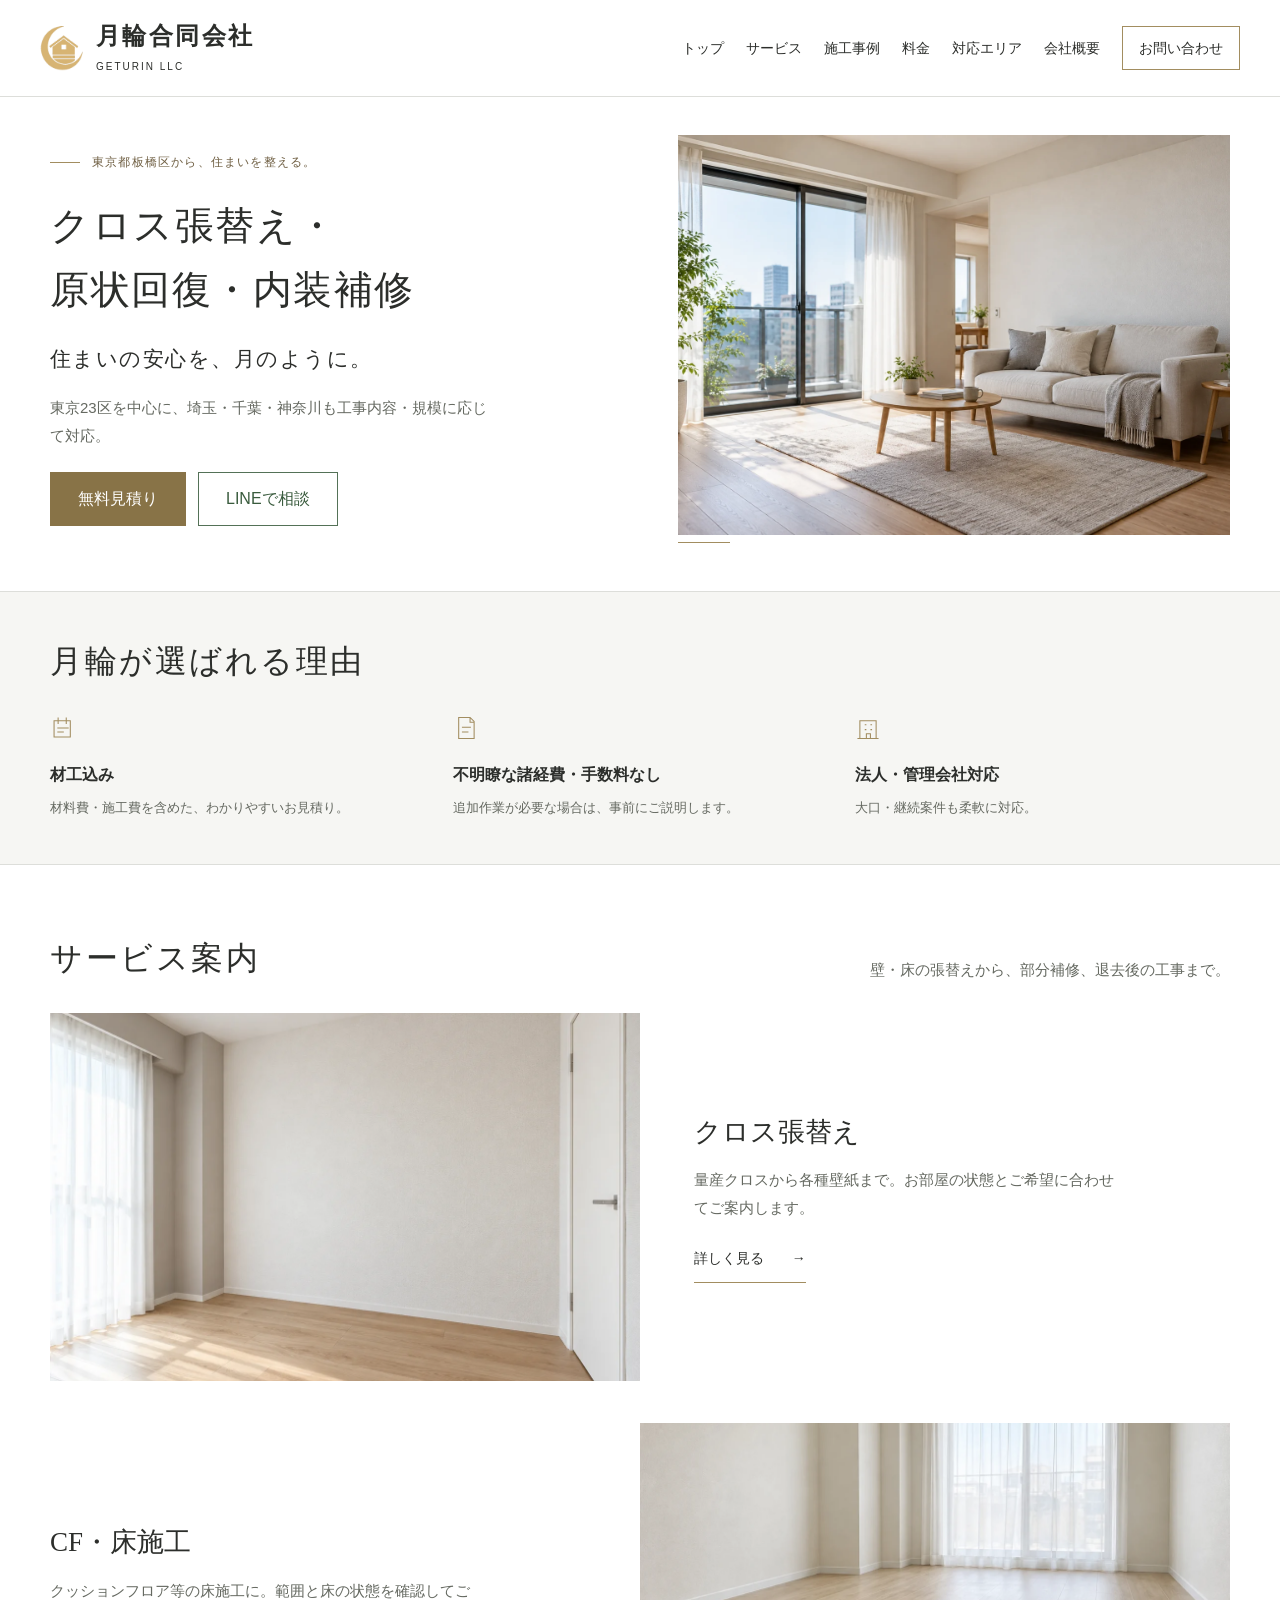
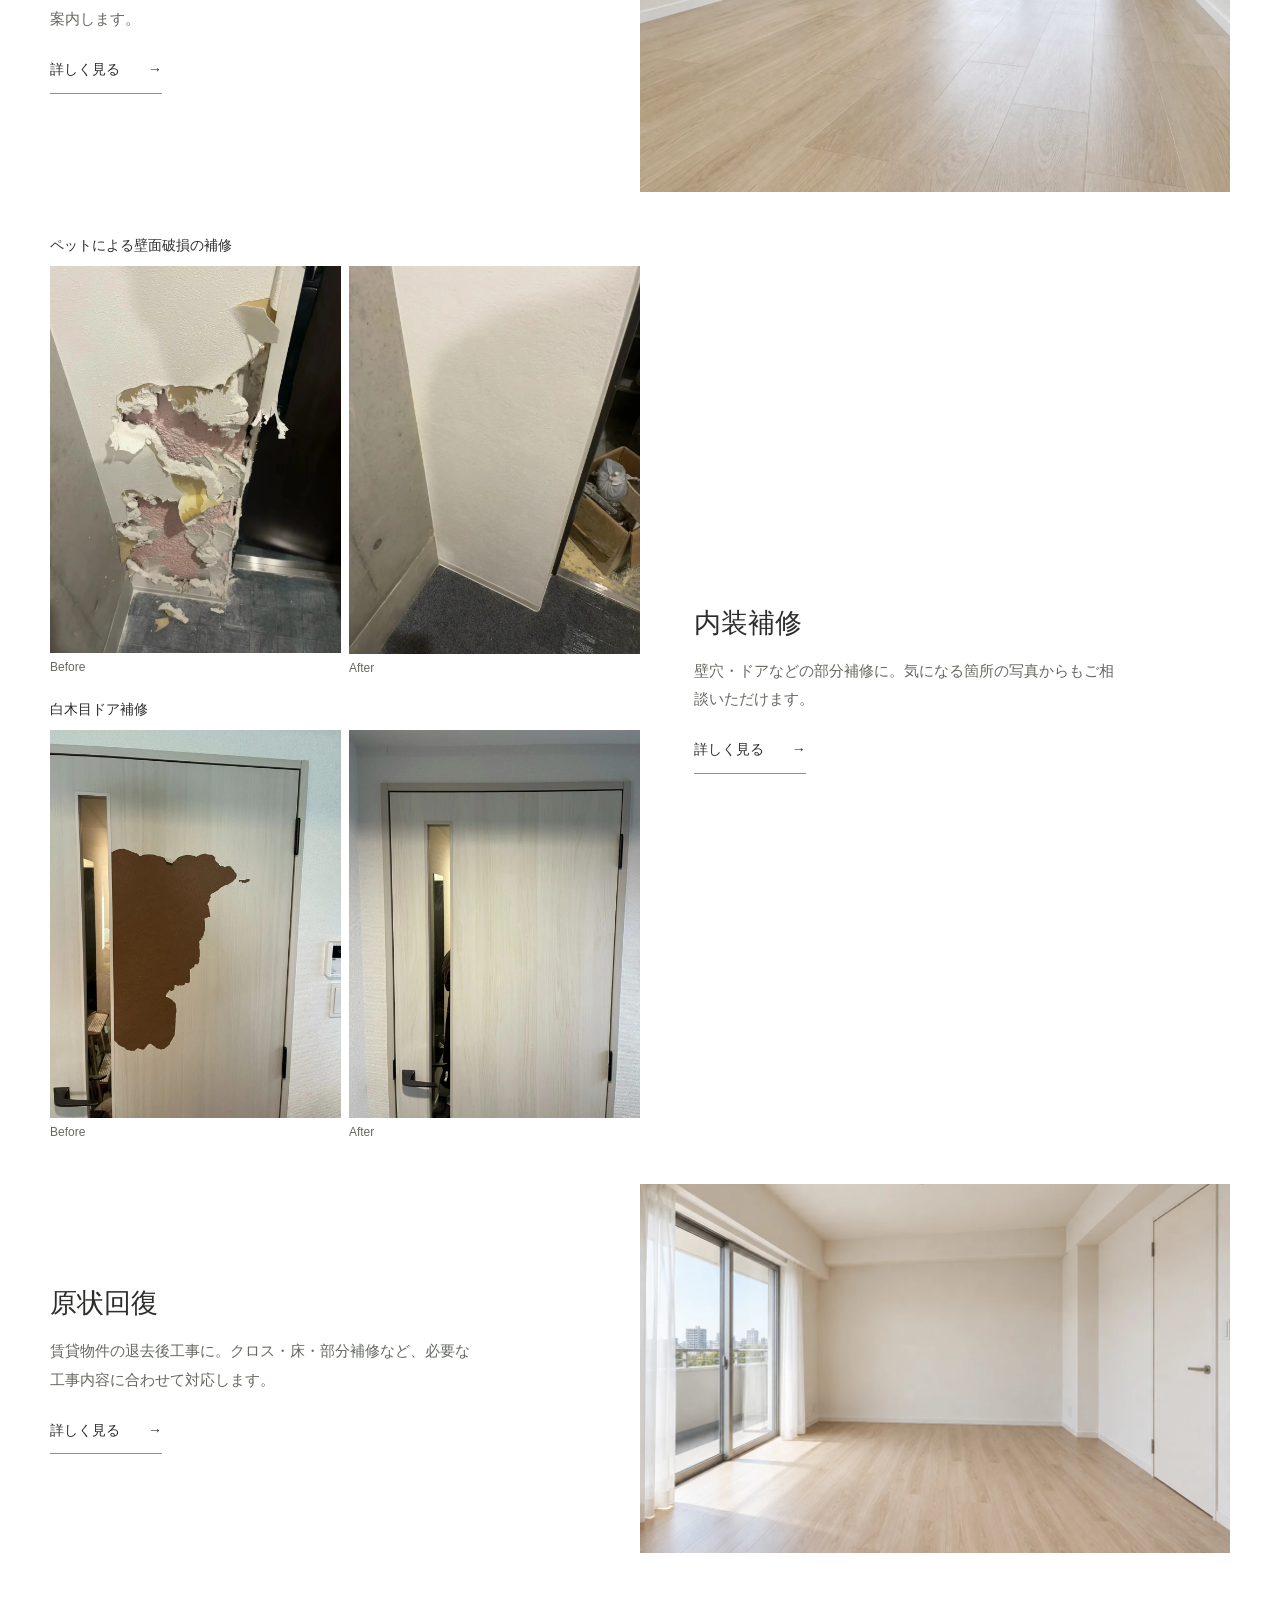
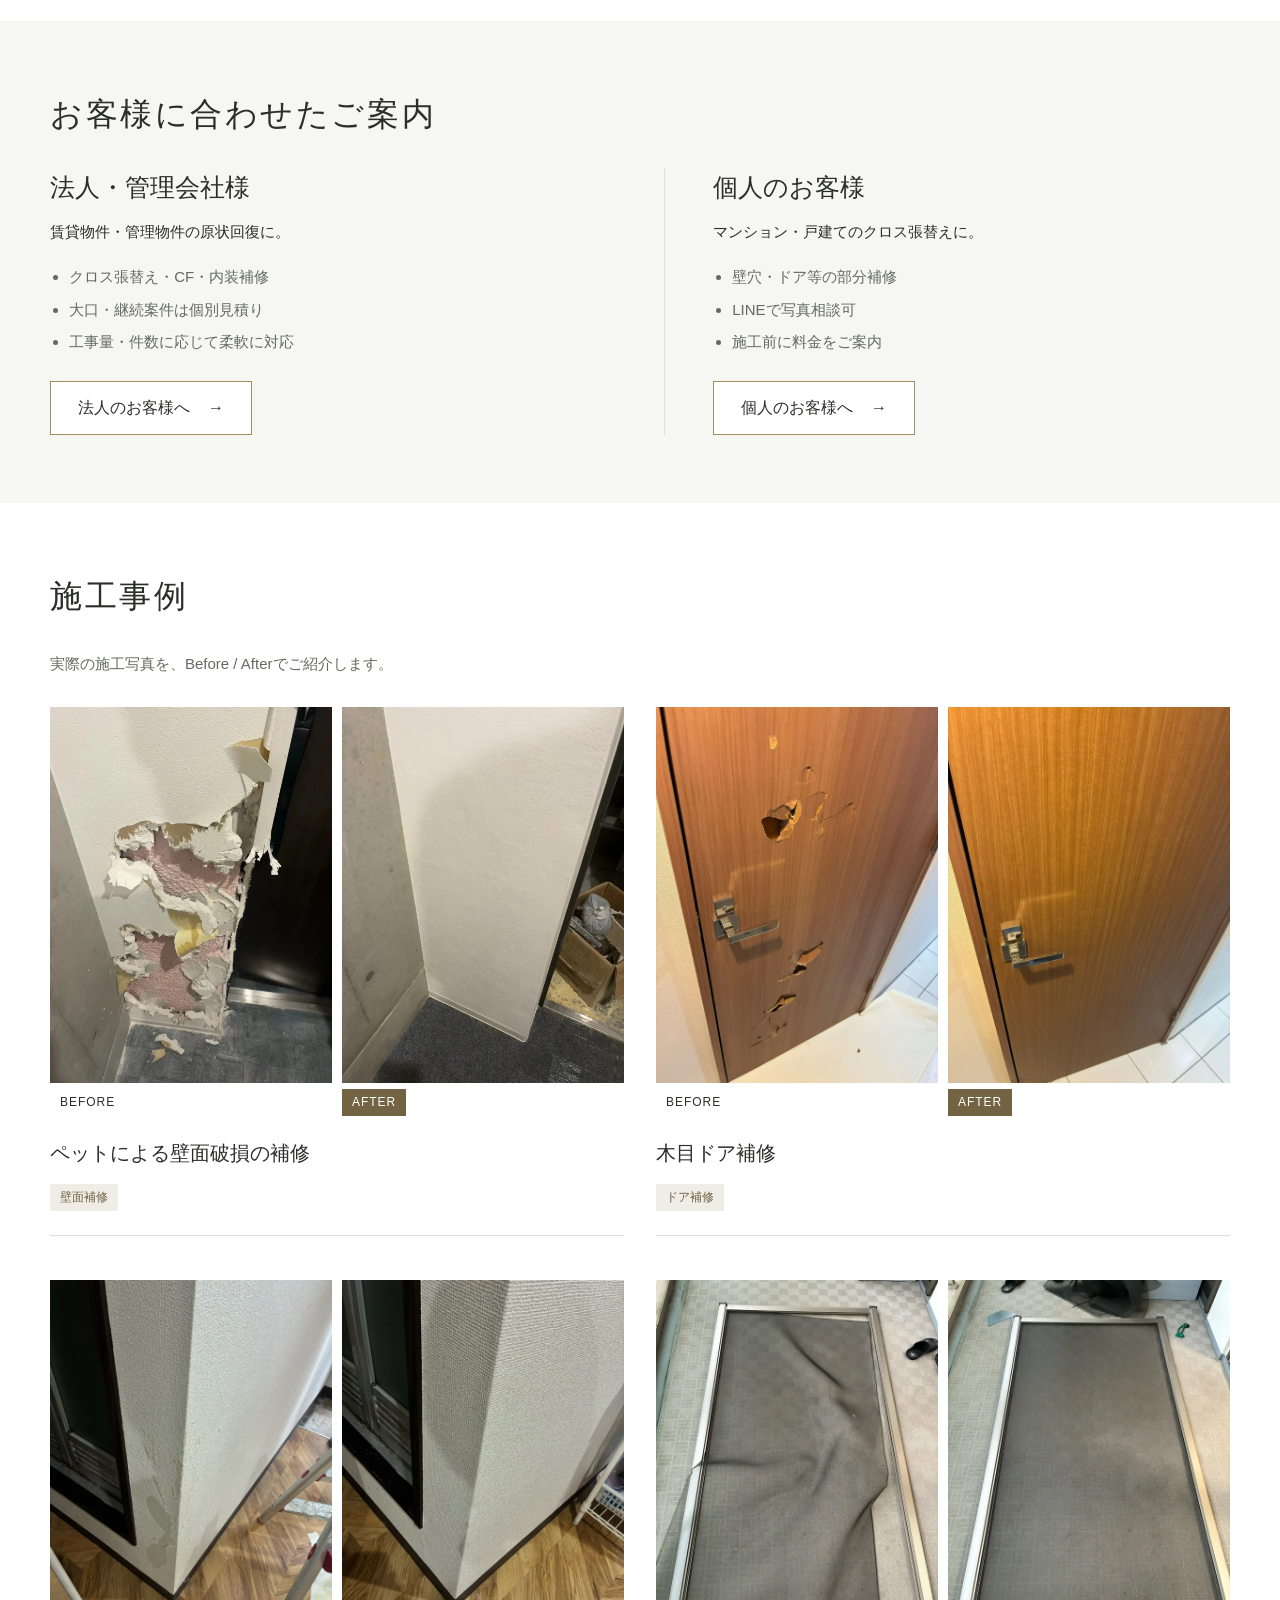
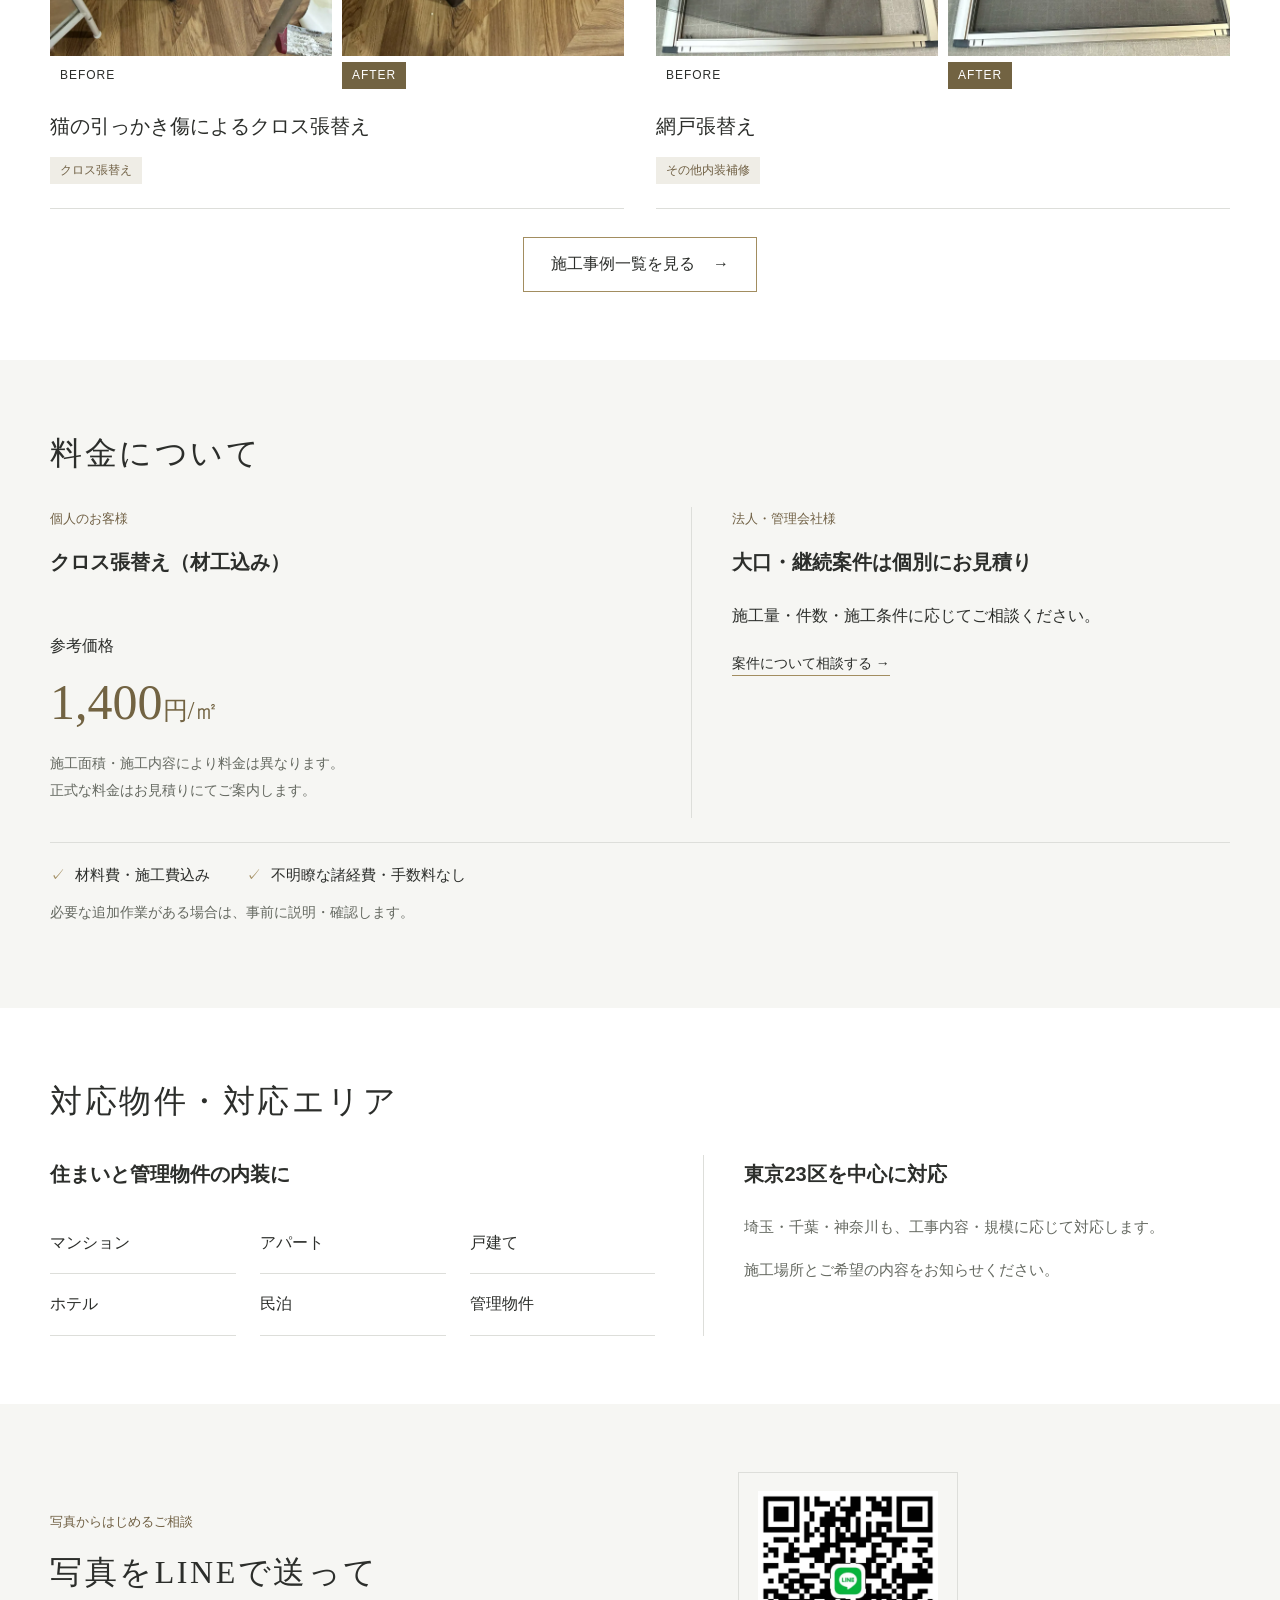
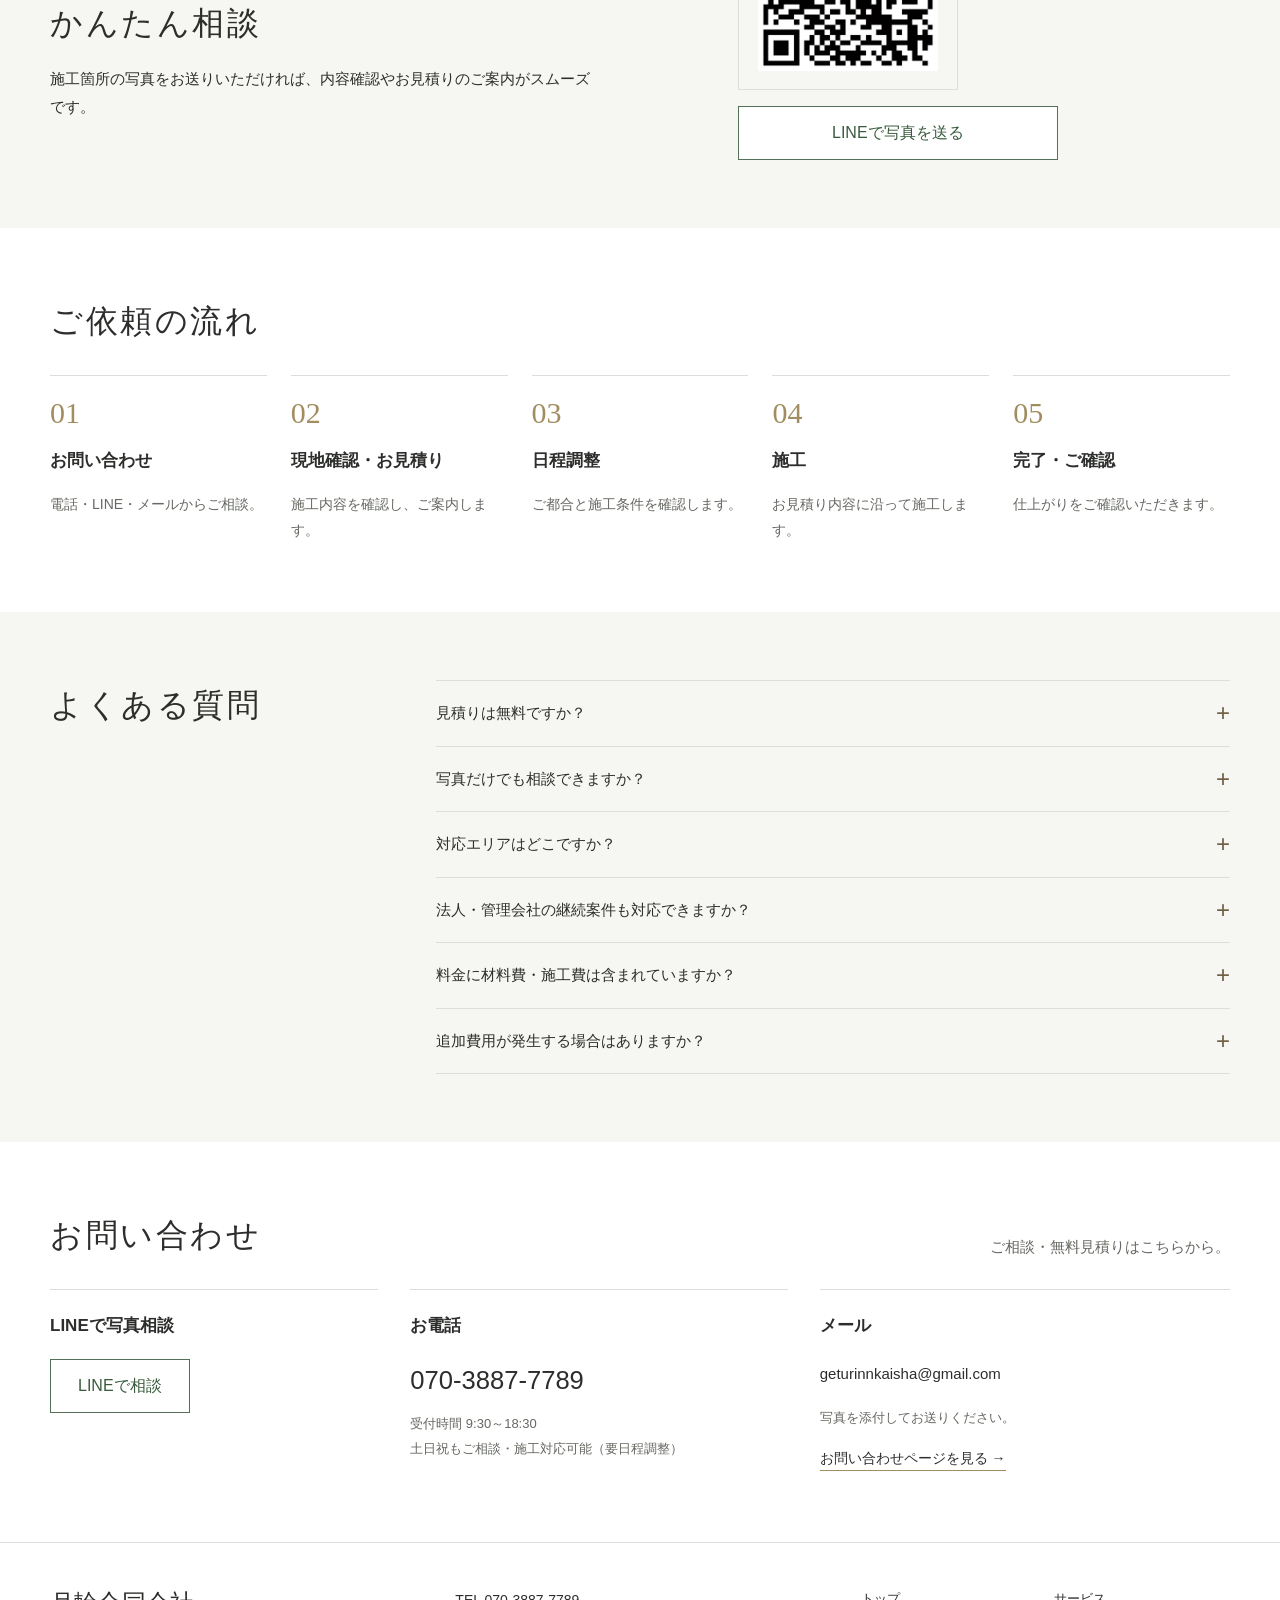
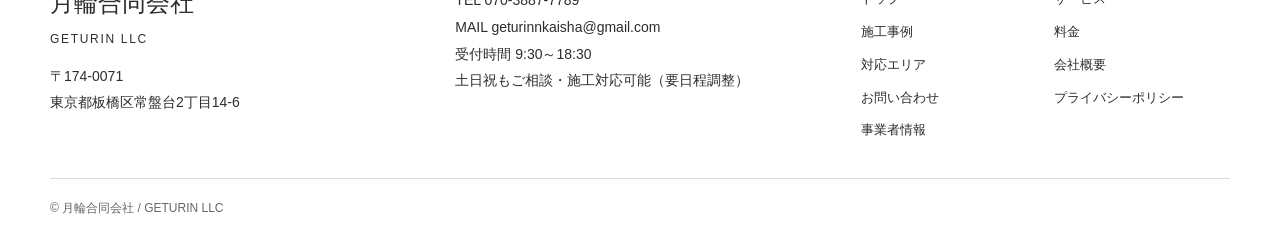
==== commit 22345356: "fix: polish Japanese copy and remove unfinished contact form" ====
--- a/index.html
+++ b/index.html
@@ -1,4 +1,4 @@
-<!doctype html><html lang="ja"><head><meta charset="utf-8"><meta http-equiv="Cache-Control" content="no-cache, no-store, must-revalidate"><meta http-equiv="Pragma" content="no-cache"><meta http-equiv="Expires" content="0"><meta name="viewport" content="width=device-width, initial-scale=1, viewport-fit=cover"><title>月輪合同会社｜クロス張替え・原状回復・内装補修｜東京都板橋区</title><meta name="description" content="東京都板橋区の月輪合同会社。クロス張替え、CF・床施工、内装補修、原状回復に対応。東京23区を中心に、埼玉・千葉・神奈川も工事内容に応じて対応します。"><link rel="canonical" href="https://geturinnkaisha-maker.github.io/tsukinowa-website/"><meta property="og:type" content="website"><meta property="og:locale" content="ja_JP"><meta property="og:site_name" content="月輪合同会社"><meta property="og:title" content="月輪合同会社｜クロス張替え・原状回復・内装補修｜東京都板橋区"><meta property="og:description" content="東京都板橋区の月輪合同会社。クロス張替え、CF・床施工、内装補修、原状回復に対応。東京23区を中心に、埼玉・千葉・神奈川も工事内容に応じて対応します。"><meta property="og:url" content="https://geturinnkaisha-maker.github.io/tsukinowa-website/"><meta name="robots" content="noindex, follow"><meta property="og:image" content="https://geturinnkaisha-maker.github.io/tsukinowa-website/assets/images/og-preview.jpg"><meta property="og:image:width" content="1200"><meta property="og:image:height" content="630"><meta property="og:image:alt" content="月輪合同会社 内装工事・原状回復のご案内"><meta name="twitter:card" content="summary_large_image"><link rel="icon" href="assets/images/favicon.svg" type="image/svg+xml"><link rel="stylesheet" href="assets/css/style.css?v=20261009-2"><script defer src="assets/js/data.js?v=20261009-2"></script><script defer src="assets/js/works-data.js?v=20261009-2"></script><script defer src="assets/js/works.js?v=20261009-2"></script><script defer src="assets/js/services-data.js?v=20261009-2"></script><script defer src="assets/js/services.js?v=20261009-2"></script><script defer src="assets/js/main.js?v=20261009-2"></script></head><body class="home"><a class="skip" href="#main">本文へ移動</a><header class="header"><a class="brand" href="index.html"><span class="logo-slot" aria-hidden="true"></span><span><strong>月輪合同会社</strong><small>GETURIN LLC</small><span class="brand-tag">住まいの安心を、月のように。</span></span></a><button class="menu-toggle" aria-controls="navigation" aria-expanded="false" aria-label="メニューを開く"><span></span><span></span><span></span></button><nav id="navigation" aria-label="メインメニュー"><a href="index.html">トップ</a><a href="index.html#services">サービス</a><a href="works.html">施工事例</a><a href="index.html#pricing">料金</a><a href="index.html#area">対応エリア</a><a href="company.html">会社概要</a><a href="contact.html" class="nav-contact">お問い合わせ</a></nav></header><main id="main">
+<!doctype html><html lang="ja"><head><meta charset="utf-8"><meta http-equiv="Cache-Control" content="no-cache, no-store, must-revalidate"><meta http-equiv="Pragma" content="no-cache"><meta http-equiv="Expires" content="0"><meta name="viewport" content="width=device-width, initial-scale=1, viewport-fit=cover"><title>月輪合同会社｜クロス張替え・原状回復・内装補修｜東京都板橋区</title><meta name="description" content="東京都板橋区の月輪合同会社。クロス張替え、CF・床施工、内装補修、原状回復に対応。東京23区を中心に、埼玉・千葉・神奈川も工事内容に応じて対応します。"><link rel="canonical" href="https://geturinnkaisha-maker.github.io/tsukinowa-website/"><meta property="og:type" content="website"><meta property="og:locale" content="ja_JP"><meta property="og:site_name" content="月輪合同会社"><meta property="og:title" content="月輪合同会社｜クロス張替え・原状回復・内装補修｜東京都板橋区"><meta property="og:description" content="東京都板橋区の月輪合同会社。クロス張替え、CF・床施工、内装補修、原状回復に対応。東京23区を中心に、埼玉・千葉・神奈川も工事内容に応じて対応します。"><meta property="og:url" content="https://geturinnkaisha-maker.github.io/tsukinowa-website/"><meta property="og:image" content="https://geturinnkaisha-maker.github.io/tsukinowa-website/assets/images/og-preview.jpg"><meta property="og:image:width" content="1200"><meta property="og:image:height" content="630"><meta property="og:image:alt" content="月輪合同会社 内装工事・原状回復のご案内"><meta name="twitter:card" content="summary_large_image"><link rel="icon" href="assets/images/favicon.svg" type="image/svg+xml"><link rel="stylesheet" href="assets/css/style.css?v=20261009-2"><script defer src="assets/js/data.js?v=20261009-2"></script><script defer src="assets/js/works-data.js?v=20261009-2"></script><script defer src="assets/js/works.js?v=20261009-2"></script><script defer src="assets/js/services-data.js?v=20261009-2"></script><script defer src="assets/js/services.js?v=20261009-2"></script><script defer src="assets/js/main.js?v=20261009-2"></script></head><body class="home"><a class="skip" href="#main">本文へ移動</a><header class="header"><a class="brand" href="index.html"><span class="logo-slot" aria-hidden="true"></span><span><strong>月輪合同会社</strong><small>GETURIN LLC</small><span class="brand-tag">住まいの安心を、月のように。</span></span></a><button class="menu-toggle" aria-controls="navigation" aria-expanded="false" aria-label="メニューを開く"><span></span><span></span><span></span></button><nav id="navigation" aria-label="メインメニュー"><a href="index.html">トップ</a><a href="index.html#services">サービス</a><a href="works.html">施工事例</a><a href="index.html#pricing">料金</a><a href="index.html#area">対応エリア</a><a href="company.html">会社概要</a><a href="contact.html" class="nav-contact">お問い合わせ</a></nav></header><main id="main">
 <section class="hero wrap">
   <div class="hero-copy">
     <p class="eyebrow">東京都板橋区から、住まいを整える。</p>
@@ -64,8 +64,8 @@
   <div class="section-header"><div><h2>お問い合わせ</h2></div><p class="section-intro">ご相談・無料見積りはこちらから。</p></div>
   <div class="home-contact-methods">
     <div class="contact-channel"><h3>LINEで写真相談</h3><a class="button line" data-line href="https://line.me/ti/p/m7O5HD_iVK">LINEで相談</a></div>
-    <div class="contact-channel"><h3>お電話</h3><a data-phone class="phone" href="tel:070-3887-7789">070-3887-7789</a><p>受付時間 9:30～18:30<br>土日祝もご相談・施工対応可（要日程調整）</p></div>
+    <div class="contact-channel"><h3>お電話</h3><a data-phone class="phone" href="tel:070-3887-7789">070-3887-7789</a><p>受付時間 9:30～18:30<br>土日祝もご相談・施工対応可能（要日程調整）</p></div>
     <div class="contact-channel"><h3>メール</h3><a data-email class="email-address" href="mailto:geturinnkaisha@gmail.com">geturinnkaisha@gmail.com</a><p>写真を添付してお送りください。</p><a class="text-link" href="contact.html">お問い合わせページを見る →</a></div>
   </div>
 </section>
-</main><footer><div class="footer-grid"><div><a class="footer-brand" href="index.html">月輪合同会社</a><p class="english">GETURIN LLC</p><p>〒174-0071<br>東京都板橋区常盤台2丁目14-6</p></div><div><p>TEL <a data-phone href="tel:070-3887-7789">070-3887-7789</a><br>MAIL <a data-email href="mailto:geturinnkaisha@gmail.com">geturinnkaisha@gmail.com</a><br>受付時間 9:30～18:30<br>土日祝もご相談・施工対応可（要日程調整）</p></div><nav aria-label="フッターメニュー"><a href="index.html">トップ</a><a href="index.html#services">サービス</a><a href="works.html">施工事例</a><a href="index.html#pricing">料金</a><a href="index.html#area">対応エリア</a><a href="company.html">会社概要</a><a href="contact.html">お問い合わせ</a><a href="privacy.html">プライバシーポリシー</a><a href="legal.html">事業者情報</a></nav></div><div class="copyright">© 月輪合同会社 / GETURIN LLC</div></footer><nav class="mobile-contact" aria-label="お問い合わせのショートカット"><a class="line" data-line href="https://line.me/ti/p/m7O5HD_iVK">LINE</a><a data-phone href="tel:070-3887-7789">電話</a><a href="contact.html">お問い合わせ</a></nav></body></html>+</main><footer><div class="footer-grid"><div><a class="footer-brand" href="index.html">月輪合同会社</a><p class="english">GETURIN LLC</p><p>〒174-0071<br>東京都板橋区常盤台2丁目14-6</p></div><div><p>TEL <a data-phone href="tel:070-3887-7789">070-3887-7789</a><br>MAIL <a data-email href="mailto:geturinnkaisha@gmail.com">geturinnkaisha@gmail.com</a><br>受付時間 9:30～18:30<br>土日祝もご相談・施工対応可能（要日程調整）</p></div><nav aria-label="フッターメニュー"><a href="index.html">トップ</a><a href="index.html#services">サービス</a><a href="works.html">施工事例</a><a href="index.html#pricing">料金</a><a href="index.html#area">対応エリア</a><a href="company.html">会社概要</a><a href="contact.html">お問い合わせ</a><a href="privacy.html">プライバシーポリシー</a><a href="legal.html">事業者情報</a></nav></div><div class="copyright">© 月輪合同会社 / GETURIN LLC</div></footer><nav class="mobile-contact" aria-label="お問い合わせのショートカット"><a class="line" data-line href="https://line.me/ti/p/m7O5HD_iVK">LINE</a><a data-phone href="tel:070-3887-7789">電話</a><a href="contact.html">お問い合わせ</a></nav></body></html>
